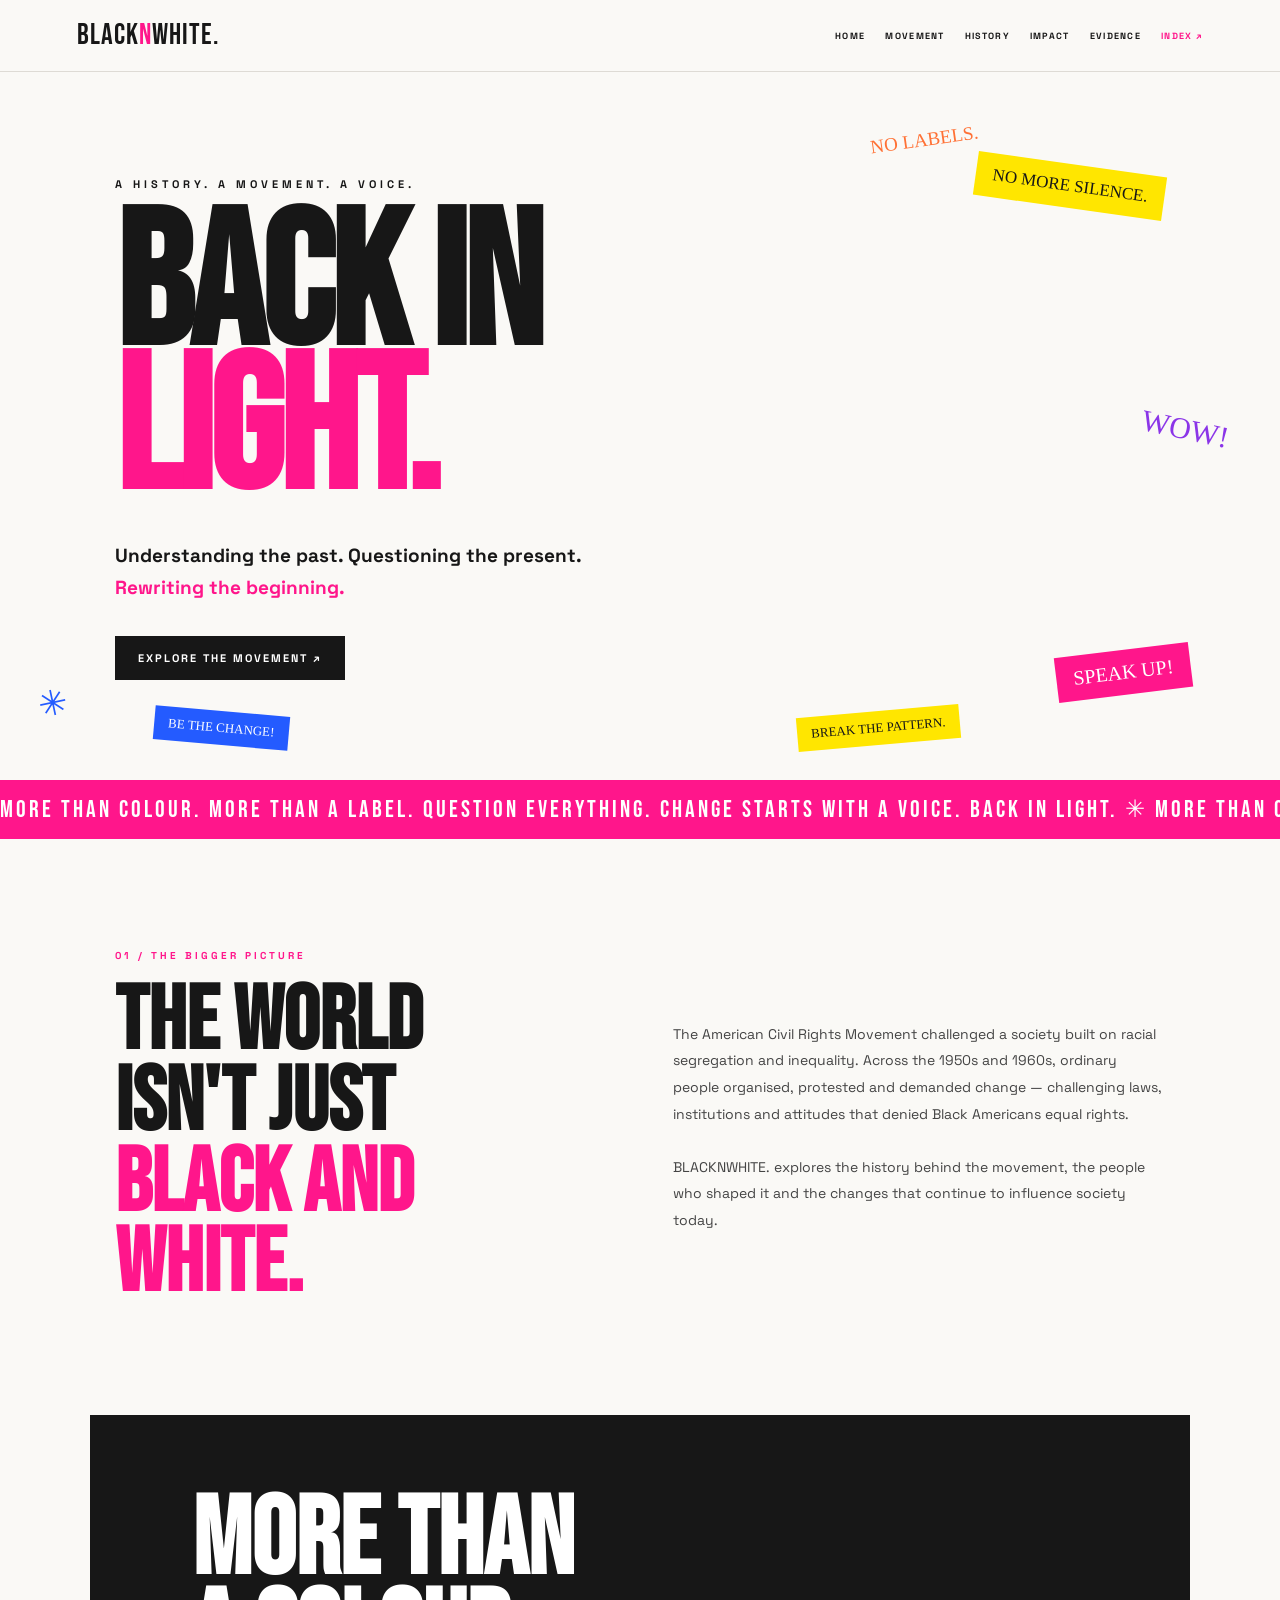
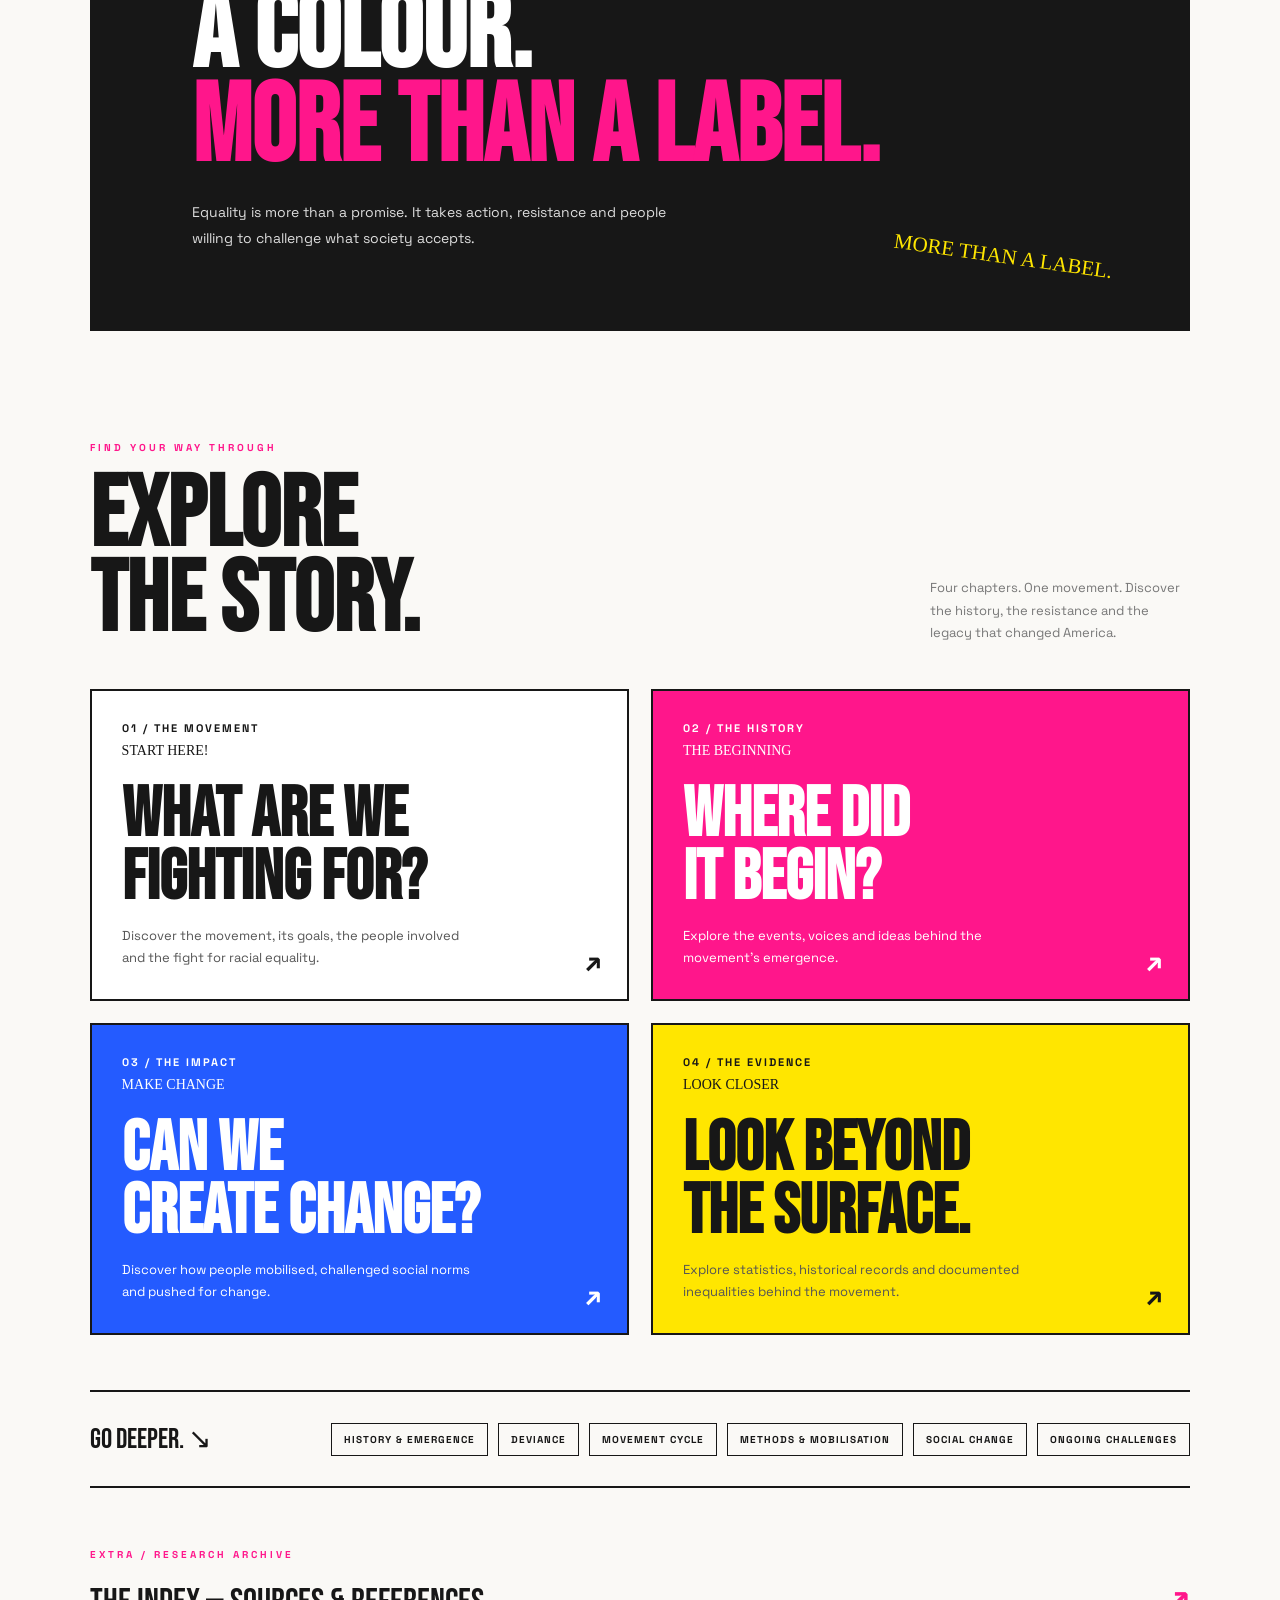
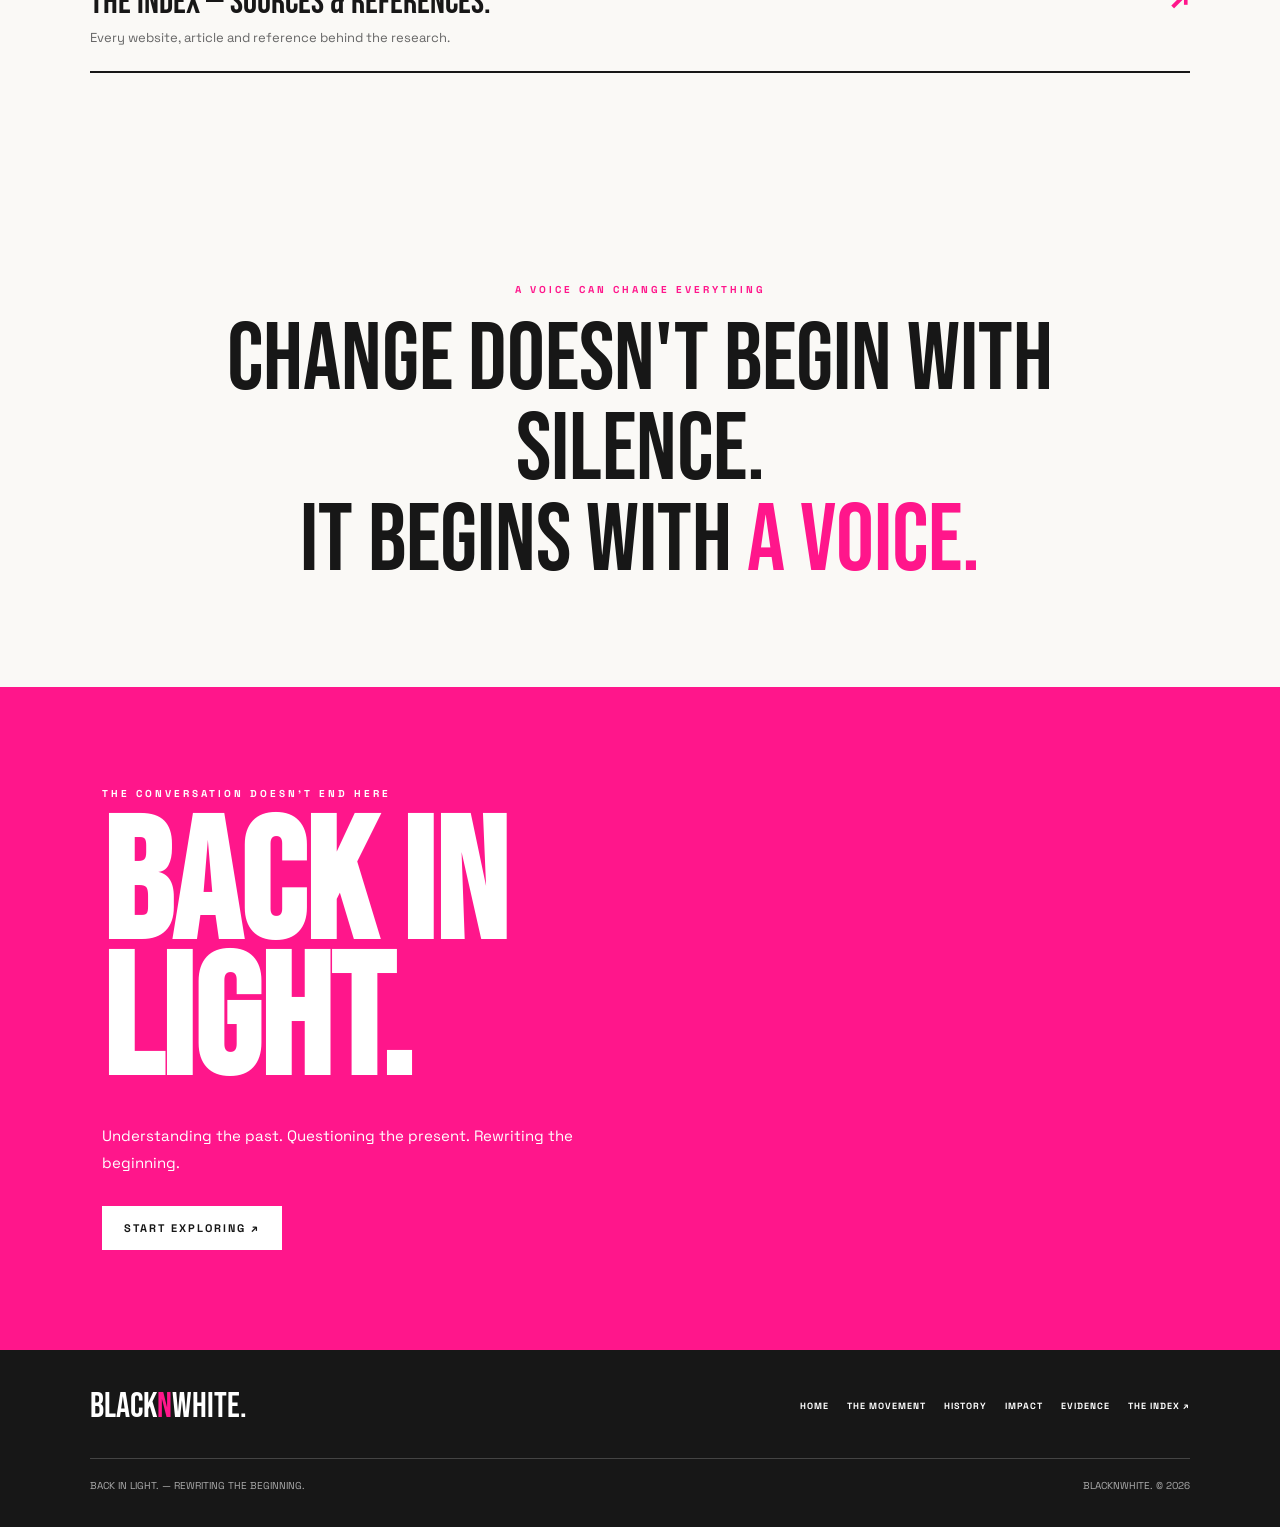
==== index.html @ 0b934551 "Update index.html" ====
<!DOCTYPE html>
<html lang="en">
<head>
  <meta charset="UTF-8">
  <meta name="viewport" content="width=device-width, initial-scale=1.0">

  <title>BLACKNWHITE. — Back in Light</title>

  <link rel="preconnect" href="https://fonts.googleapis.com">
  <link rel="preconnect" href="https://fonts.gstatic.com" crossorigin>

  <link href="https://fonts.googleapis.com/css2?family=Bebas+Neue&family=Permanent+Marker&family=Space+Grotesk:wght@400;500;600;700;800&display=swap" rel="stylesheet">

  <style>
    :root {
      --pink: #ff168b;
      --blue: #245bff;
      --purple: #8b35e8;
      --yellow: #ffe600;
      --orange: #ff7135;
      --black: #171717;
      --paper: #faf9f6;
      --grey: #777;
    }

    * {
      margin: 0;
      padding: 0;
      box-sizing: border-box;
    }

    html {
      scroll-behavior: smooth;
    }

    body {
      background: var(--paper);
      color: var(--black);
      font-family: 'Space Grotesk', sans-serif;
      overflow-x: hidden;
    }

    a {
      color: inherit;
      text-decoration: none;
    }

    /* SMALL CORNER NAVIGATION */

    header {
      padding: 18px 6%;
      display: flex;
      justify-content: space-between;
      align-items: center;
      border-bottom: 1px solid #dedbd5;
      position: sticky;
      top: 0;
      background: rgba(250,249,246,.96);
      backdrop-filter: blur(10px);
      z-index: 100;
    }

    .logo {
      font-family: 'Bebas Neue', sans-serif;
      font-size: 29px;
      letter-spacing: 1px;
      white-space: nowrap;
    }

    .logo span {
      color: var(--pink);
    }

    nav {
      display: flex;
      gap: 20px;
      align-items: center;
      font-size: 9px;
      font-weight: 800;
      letter-spacing: 1.3px;
    }

    nav a {
      transition: color .2s;
    }

    nav a:hover {
      color: var(--pink);
    }

    .nav-index {
      color: var(--pink);
    }

    /* HERO */

    .hero {
      min-height: 650px;
      padding: 105px 9% 100px;
      position: relative;
      display: flex;
      flex-direction: column;
      justify-content: center;
      overflow: hidden;
    }

    .hero-content {
      position: relative;
      z-index: 3;
      max-width: 850px;
    }

    .eyebrow {
      font-size: 11px;
      font-weight: 800;
      letter-spacing: 4px;
      margin-bottom: 25px;
    }

    .hero h1 {
      font-family: 'Bebas Neue', sans-serif;
      font-size: clamp(100px, 16vw, 190px);
      line-height: .76;
      letter-spacing: -4px;
    }

    .hero h1 .pink {
      color: var(--pink);
    }

    .hero-subtitle {
      font-size: clamp(14px, 2vw, 19px);
      font-weight: 700;
      margin-top: 35px;
      max-width: 480px;
      line-height: 1.7;
    }

    .hero-subtitle span {
      color: var(--pink);
    }

    .hero-button {
      display: inline-block;
      margin-top: 32px;
      background: var(--black);
      color: white;
      padding: 15px 23px;
      font-size: 11px;
      font-weight: 800;
      letter-spacing: 2px;
      transition: .25s;
    }

    .hero-button:hover {
      background: var(--pink);
      transform: translateY(-3px);
    }

    /* DECORATIVE STICKERS */

    .sticker {
      position: absolute;
      font-family: 'Permanent Marker', cursive;
      z-index: 1;
      pointer-events: none;
    }

    .sticker-one {
      right: 9%;
      top: 13%;
      background: var(--yellow);
      padding: 12px 17px;
      transform: rotate(8deg);
      font-size: 17px;
    }

    .sticker-two {
      right: 7%;
      bottom: 12%;
      color: white;
      background: var(--pink);
      padding: 11px 17px;
      transform: rotate(-7deg);
      font-size: 20px;
    }

    .sticker-three {
      left: 3%;
      bottom: 8%;
      color: var(--blue);
      font-size: 35px;
      transform: rotate(-12deg);
    }

    .sticker-four {
      right: 4%;
      top: 48%;
      color: var(--purple);
      font-size: 30px;
      transform: rotate(12deg);
    }

    .sticker-five {
      left: 68%;
      top: 8%;
      color: var(--orange);
      font-size: 19px;
      transform: rotate(-8deg);
    }

    .sticker-six {
      left: 12%;
      bottom: 5%;
      background: var(--blue);
      color: white;
      padding: 9px 14px;
      transform: rotate(5deg);
      font-size: 13px;
    }

    .sticker-seven {
      right: 25%;
      bottom: 5%;
      background: var(--yellow);
      padding: 9px 14px;
      transform: rotate(-5deg);
      font-size: 13px;
    }

    /* TICKER */

    .ticker {
      background: var(--pink);
      color: white;
      overflow: hidden;
      padding: 15px 0;
      white-space: nowrap;
      font-family: 'Bebas Neue', sans-serif;
      font-size: 24px;
      letter-spacing: 3px;
    }

    .ticker-track {
      display: inline-block;
      animation: ticker 26s linear infinite;
    }

    @keyframes ticker {
      from { transform: translateX(0); }
      to { transform: translateX(-50%); }
    }

    /* INTRO */

    .intro {
      padding: 110px 9%;
      display: grid;
      grid-template-columns: 1fr 1fr;
      gap: 65px;
      align-items: center;
    }

    .section-label {
      font-size: 10px;
      font-weight: 800;
      letter-spacing: 3px;
      color: var(--pink);
      margin-bottom: 20px;
    }

    .intro h2 {
      font-family: 'Bebas Neue', sans-serif;
      font-size: clamp(55px, 7vw, 90px);
      line-height: .9;
    }

    .intro h2 span {
      color: var(--pink);
    }

    .intro p {
      font-size: 14px;
      line-height: 1.9;
      color: #444;
    }

    /* ART PANEL */

    .art-panel {
      background: var(--black);
      color: white;
      margin: 0 7%;
      padding: 80px 8%;
      position: relative;
      overflow: hidden;
    }

    .art-panel h2 {
      font-family: 'Bebas Neue', sans-serif;
      font-size: clamp(55px, 9vw, 110px);
      line-height: .85;
      position: relative;
      z-index: 2;
    }

    .art-panel h2 span {
      color: var(--pink);
    }

    .art-panel p {
      margin-top: 25px;
      max-width: 480px;
      line-height: 1.8;
      color: #ddd;
      font-size: 14px;
    }

    .art-sticker {
      position: absolute;
      right: 7%;
      bottom: 12%;
      font-family: 'Permanent Marker', cursive;
      font-size: 21px;
      color: var(--yellow);
      transform: rotate(8deg);
    }

    /* EXPLORE */

    .explore {
      padding: 110px 7%;
    }

    .explore-heading {
      display: flex;
      justify-content: space-between;
      align-items: end;
      margin-bottom: 45px;
      gap: 20px;
    }

    .explore-heading h2 {
      font-family: 'Bebas Neue', sans-serif;
      font-size: clamp(60px, 8vw, 100px);
      line-height: .85;
    }

    .explore-heading p {
      max-width: 260px;
      font-size: 13px;
      line-height: 1.7;
      color: var(--grey);
    }

    .explore-grid {
      display: grid;
      grid-template-columns: repeat(2, 1fr);
      gap: 22px;
    }

    .explore-card {
      min-height: 300px;
      padding: 30px;
      border: 2px solid var(--black);
      position: relative;
      display: flex;
      flex-direction: column;
      justify-content: space-between;
      transition: .25s;
      background: white;
      overflow: hidden;
    }

    .explore-card:hover {
      transform: translateY(-6px) rotate(-.5deg);
      box-shadow: 7px 7px 0 var(--pink);
    }

    .card-number {
      font-size: 11px;
      font-weight: 800;
      letter-spacing: 2px;
    }

    .card-tag {
      font-family: 'Permanent Marker', cursive;
      font-size: 14px;
      margin-top: 8px;
    }

    .explore-card h3 {
      font-family: 'Bebas Neue', sans-serif;
      font-size: clamp(45px, 6vw, 70px);
      line-height: .9;
      margin: 25px 0 15px;
    }

    .explore-card p {
      font-size: 13px;
      line-height: 1.7;
      max-width: 380px;
      color: #555;
      padding-right: 20px;
    }

    .card-arrow {
      position: absolute;
      right: 25px;
      bottom: 20px;
      font-size: 27px;
      font-weight: 800;
    }

    .pink-card {
      background: var(--pink);
      color: white;
    }

    .pink-card p {
      color: white;
    }

    .blue-card {
      background: var(--blue);
      color: white;
    }

    .blue-card p {
      color: white;
    }

    .yellow-card {
      background: var(--yellow);
    }

    /* SUBLINKS */

    .sub-links {
      margin-top: 55px;
      padding: 30px 0;
      border-top: 2px solid var(--black);
      border-bottom: 2px solid var(--black);
      display: flex;
      justify-content: space-between;
      align-items: center;
      flex-wrap: wrap;
      gap: 20px;
    }

    .sub-links-title {
      font-family: 'Bebas Neue', sans-serif;
      font-size: 28px;
    }

    .sub-links-list {
      display: flex;
      flex-wrap: wrap;
      gap: 10px;
    }

    .sub-links-list a {
      font-size: 10px;
      font-weight: 800;
      letter-spacing: 1px;
      padding: 9px 12px;
      border: 1px solid var(--black);
      transition: .2s;
    }

    .sub-links-list a:hover {
      background: var(--pink);
      border-color: var(--pink);
      color: white;
    }

    /* RESEARCH INDEX */

    .index-link {
      display: flex;
      justify-content: space-between;
      align-items: center;
      gap: 20px;
      margin-top: 35px;
      padding: 25px 0;
      border-bottom: 2px solid var(--black);
      transition: .2s;
    }

    .index-link:hover .index-arrow {
      transform: translateX(8px);
      color: var(--blue);
    }

    .index-heading {
      font-family: 'Bebas Neue', sans-serif;
      font-size: 35px;
    }

    .index-description {
      font-size: 13px;
      color: #666;
      margin-top: 5px;
    }

    .index-arrow {
      font-size: 32px;
      font-weight: 800;
      color: var(--pink);
      transition: .2s;
    }

    /* QUOTE */

    .quote {
      padding: 100px 9%;
      text-align: center;
    }

    .quote p {
      font-family: 'Bebas Neue', sans-serif;
      font-size: clamp(45px, 8vw, 95px);
      line-height: .95;
    }

    .quote span {
      color: var(--pink);
    }

    /* FINAL */

    .final-section {
      background: var(--pink);
      color: white;
      padding: 100px 8%;
      position: relative;
      overflow: hidden;
    }

    .final-section h2 {
      font-family: 'Bebas Neue', sans-serif;
      font-size: clamp(80px, 14vw, 170px);
      line-height: .8;
    }

    .final-section p {
      margin-top: 30px;
      font-size: 15px;
      line-height: 1.8;
      max-width: 500px;
    }

    .final-link {
      display: inline-block;
      margin-top: 30px;
      background: white;
      color: var(--black);
      padding: 15px 22px;
      font-size: 11px;
      font-weight: 800;
      letter-spacing: 2px;
      transition: .2s;
    }

    .final-link:hover {
      background: var(--black);
      color: white;
    }

    /* FOOTER */

    footer {
      background: var(--black);
      color: white;
      padding: 35px 7%;
    }

    .footer-top {
      display: flex;
      justify-content: space-between;
      align-items: center;
      flex-wrap: wrap;
      gap: 25px;
    }

    .footer-logo {
      font-family: 'Bebas Neue', sans-serif;
      font-size: 35px;
    }

    .footer-logo span {
      color: var(--pink);
    }

    .footer-nav {
      display: flex;
      flex-wrap: wrap;
      gap: 18px;
      font-size: 9px;
      font-weight: 800;
      letter-spacing: 1px;
    }

    .footer-nav a:hover {
      color: var(--pink);
    }

    .footer-bottom {
      border-top: 1px solid #444;
      margin-top: 30px;
      padding-top: 20px;
      display: flex;
      justify-content: space-between;
      gap: 15px;
      flex-wrap: wrap;
      font-size: 10px;
      color: #aaa;
    }

    /* MOBILE */

    @media (max-width: 750px) {
      header {
        padding: 15px 5%;
      }

      .logo {
        font-size: 25px;
      }

      nav {
        gap: 10px;
        font-size: 8px;
      }

      .hero {
        min-height: 580px;
        padding: 90px 7%;
      }

      .hero h1 {
        letter-spacing: -2px;
      }

      .sticker-one {
        right: 5%;
        top: 5%;
        font-size: 12px;
      }

      .sticker-two {
        right: 5%;
        bottom: 5%;
        font-size: 15px;
      }

      .sticker-three {
        font-size: 23px;
        bottom: 3%;
      }

      .sticker-four,
      .sticker-five,
      .sticker-seven {
        display: none;
      }

      .sticker-six {
        left: auto;
        right: 7%;
        bottom: 18%;
        font-size: 11px;
      }

      .intro {
        grid-template-columns: 1fr;
        gap: 30px;
        padding: 75px 8%;
      }

      .art-panel {
        margin: 0 4%;
        padding: 60px 8%;
      }

      .art-sticker {
        display: none;
      }

      .explore {
        padding: 75px 5%;
      }

      .explore-heading {
        flex-direction: column;
        align-items: flex-start;
      }

      .explore-grid {
        grid-template-columns: 1fr;
      }

      .explore-card {
        min-height: 270px;
      }

      .sub-links {
        align-items: flex-start;
        flex-direction: column;
      }

      .quote {
        padding: 75px 7%;
      }

      .footer-top {
        flex-direction: column;
        align-items: flex-start;
      }

      .footer-nav {
        gap: 12px;
      }
    }

    @media (max-width: 480px) {
      header {
        flex-direction: column;
        gap: 10px;
      }

      nav {
        justify-content: center;
        flex-wrap: wrap;
      }

      .hero {
        min-height: 520px;
      }

      .hero h1 {
        font-size: clamp(85px, 19vw, 115px);
      }

      .sticker-one {
        top: 4%;
      }

      .sticker-six {
        display: none;
      }
    }
  </style>
</head>

<body>

  <!-- HEADER -->

  <header>
    <a href="index.html" class="logo">BLACK<span>N</span>WHITE.</a>

    <nav>
      <a href="index.html">HOME</a>
      <a href="movement.html">MOVEMENT</a>
      <a href="history.html">HISTORY</a>
      <a href="impact.html">IMPACT</a>
      <a href="sources.html">EVIDENCE</a>
      <a href="index-of-sources.html" class="nav-index">INDEX ↗</a>
    </nav>
  </header>


  <!-- HERO -->

  <section class="hero">

    <div class="hero-content">
      <div class="eyebrow">A HISTORY. A MOVEMENT. A VOICE.</div>

      <h1>
        BACK IN<br>
        <span class="pink">LIGHT.</span>
      </h1>

      <p class="hero-subtitle">
        Understanding the past. Questioning the present.
        <span>Rewriting the beginning.</span>
      </p>

      <a href="movement.html" class="hero-button">
        EXPLORE THE MOVEMENT ↗
      </a>
    </div>

    <div class="sticker sticker-one">NO MORE SILENCE.</div>
    <div class="sticker sticker-two">SPEAK UP!</div>
    <div class="sticker sticker-three">✳</div>
    <div class="sticker sticker-four">WOW!</div>
    <div class="sticker sticker-five">NO LABELS.</div>
    <div class="sticker sticker-six">BE THE CHANGE!</div>
    <div class="sticker sticker-seven">BREAK THE PATTERN.</div>

  </section>


  <!-- TICKER -->

  <div class="ticker">
    <div class="ticker-track">
      MORE THAN COLOUR. MORE THAN A LABEL. QUESTION EVERYTHING.
      CHANGE STARTS WITH A VOICE. BACK IN LIGHT. ✳
      MORE THAN COLOUR. MORE THAN A LABEL. QUESTION EVERYTHING.
      CHANGE STARTS WITH A VOICE. BACK IN LIGHT. ✳
    </div>
  </div>


  <!-- INTRO -->

  <section class="intro">

    <div>
      <div class="section-label">01 / THE BIGGER PICTURE</div>

      <h2>
        THE WORLD<br>
        ISN'T JUST<br>
        <span>BLACK AND WHITE.</span>
      </h2>
    </div>

    <div>
      <p>
        The American Civil Rights Movement challenged a society built
        on racial segregation and inequality. Across the 1950s and
        1960s, ordinary people organised, protested and demanded
        change — challenging laws, institutions and attitudes that
        denied Black Americans equal rights.
        <br><br>
        BLACKNWHITE. explores the history behind the movement,
        the people who shaped it and the changes that continue
        to influence society today.
      </p>
    </div>

  </section>


  <!-- ART PANEL -->

  <section class="art-panel">

    <div class="art-sticker">MORE THAN A LABEL.</div>

    <h2>
      MORE THAN<br>
      A COLOUR.<br>
      <span>MORE THAN A LABEL.</span>
    </h2>

    <p>
      Equality is more than a promise. It takes action, resistance
      and people willing to challenge what society accepts.
    </p>

  </section>


  <!-- EXPLORE -->

  <section class="explore" id="explore">

    <div class="explore-heading">

      <div>
        <div class="section-label">FIND YOUR WAY THROUGH</div>
        <h2>EXPLORE<br>THE STORY.</h2>
      </div>

      <p>
        Four chapters. One movement.
        Discover the history, the resistance and the legacy
        that changed America.
      </p>

    </div>


    <div class="explore-grid">

      <a href="movement.html" class="explore-card">

        <div>
          <div class="card-number">01 / THE MOVEMENT</div>
          <div class="card-tag">START HERE!</div>
        </div>

        <div>
          <h3>WHAT ARE WE<br>FIGHTING FOR?</h3>
          <p>
            Discover the movement, its goals, the people involved
            and the fight for racial equality.
          </p>
        </div>

        <div class="card-arrow">↗</div>

      </a>


      <a href="history.html" class="explore-card pink-card">

        <div>
          <div class="card-number">02 / THE HISTORY</div>
          <div class="card-tag">THE BEGINNING</div>
        </div>

        <div>
          <h3>WHERE DID<br>IT BEGIN?</h3>
          <p>
            Explore the events, voices and ideas behind the
            movement's emergence.
          </p>
        </div>

        <div class="card-arrow">↗</div>

      </a>


      <a href="impact.html" class="explore-card blue-card">

        <div>
          <div class="card-number">03 / THE IMPACT</div>
          <div class="card-tag">MAKE CHANGE</div>
        </div>

        <div>
          <h3>CAN WE<br>CREATE CHANGE?</h3>
          <p>
            Discover how people mobilised, challenged social norms
            and pushed for change.
          </p>
        </div>

        <div class="card-arrow">↗</div>

      </a>


      <a href="sources.html" class="explore-card yellow-card">

        <div>
          <div class="card-number">04 / THE EVIDENCE</div>
          <div class="card-tag">LOOK CLOSER</div>
        </div>

        <div>
          <h3>LOOK BEYOND<br>THE SURFACE.</h3>
          <p>
            Explore statistics, historical records and documented
            inequalities behind the movement.
          </p>
        </div>

        <div class="card-arrow">↗</div>

      </a>

    </div>


    <!-- EXTRA TOPIC LINKS -->

    <div class="sub-links">

      <div class="sub-links-title">GO DEEPER. ↘</div>

      <div class="sub-links-list">
        <a href="history.html#emergence">HISTORY & EMERGENCE</a>
        <a href="history.html#deviance">DEVIANCE</a>
        <a href="history.html#movement-cycle">MOVEMENT CYCLE</a>
        <a href="impact.html#methods">METHODS & MOBILISATION</a>
        <a href="impact.html#social-change">SOCIAL CHANGE</a>
        <a href="impact.html#limitations">ONGOING CHALLENGES</a>
      </div>

    </div>


    <!-- INDEX -->

    <a href="index-of-sources.html" class="index-link">

      <div>
        <div class="section-label">EXTRA / RESEARCH ARCHIVE</div>

        <div class="index-heading">
          THE INDEX — SOURCES & REFERENCES.
        </div>

        <p class="index-description">
          Every website, article and reference behind the research.
        </p>
      </div>

      <div class="index-arrow">↗</div>

    </a>

  </section>


  <!-- QUOTE -->

  <section class="quote">

    <div class="section-label">A VOICE CAN CHANGE EVERYTHING</div>

    <p>
      CHANGE DOESN'T BEGIN WITH SILENCE.<br>
      IT BEGINS WITH <span>A VOICE.</span>
    </p>

  </section>


  <!-- FINAL SECTION -->

  <section class="final-section">

    <div class="section-label" style="color:white;">
      THE CONVERSATION DOESN'T END HERE
    </div>

    <h2>BACK IN<br>LIGHT.</h2>

    <p>
      Understanding the past. Questioning the present.
      Rewriting the beginning.
    </p>

    <a href="movement.html" class="final-link">
      START EXPLORING ↗
    </a>

  </section>


  <!-- FOOTER -->

  <footer>

    <div class="footer-top">

      <div class="footer-logo">
        BLACK<span>N</span>WHITE.
      </div>

      <div class="footer-nav">
        <a href="index.html">HOME</a>
        <a href="movement.html">THE MOVEMENT</a>
        <a href="history.html">HISTORY</a>
        <a href="impact.html">IMPACT</a>
        <a href="sources.html">EVIDENCE</a>
        <a href="index-of-sources.html">THE INDEX ↗</a>
      </div>

    </div>

    <div class="footer-bottom">
      <span>BACK IN LIGHT. — REWRITING THE BEGINNING.</span>
      <span>BLACKNWHITE. © 2026</span>
    </div>

  </footer>

</body>
</html>
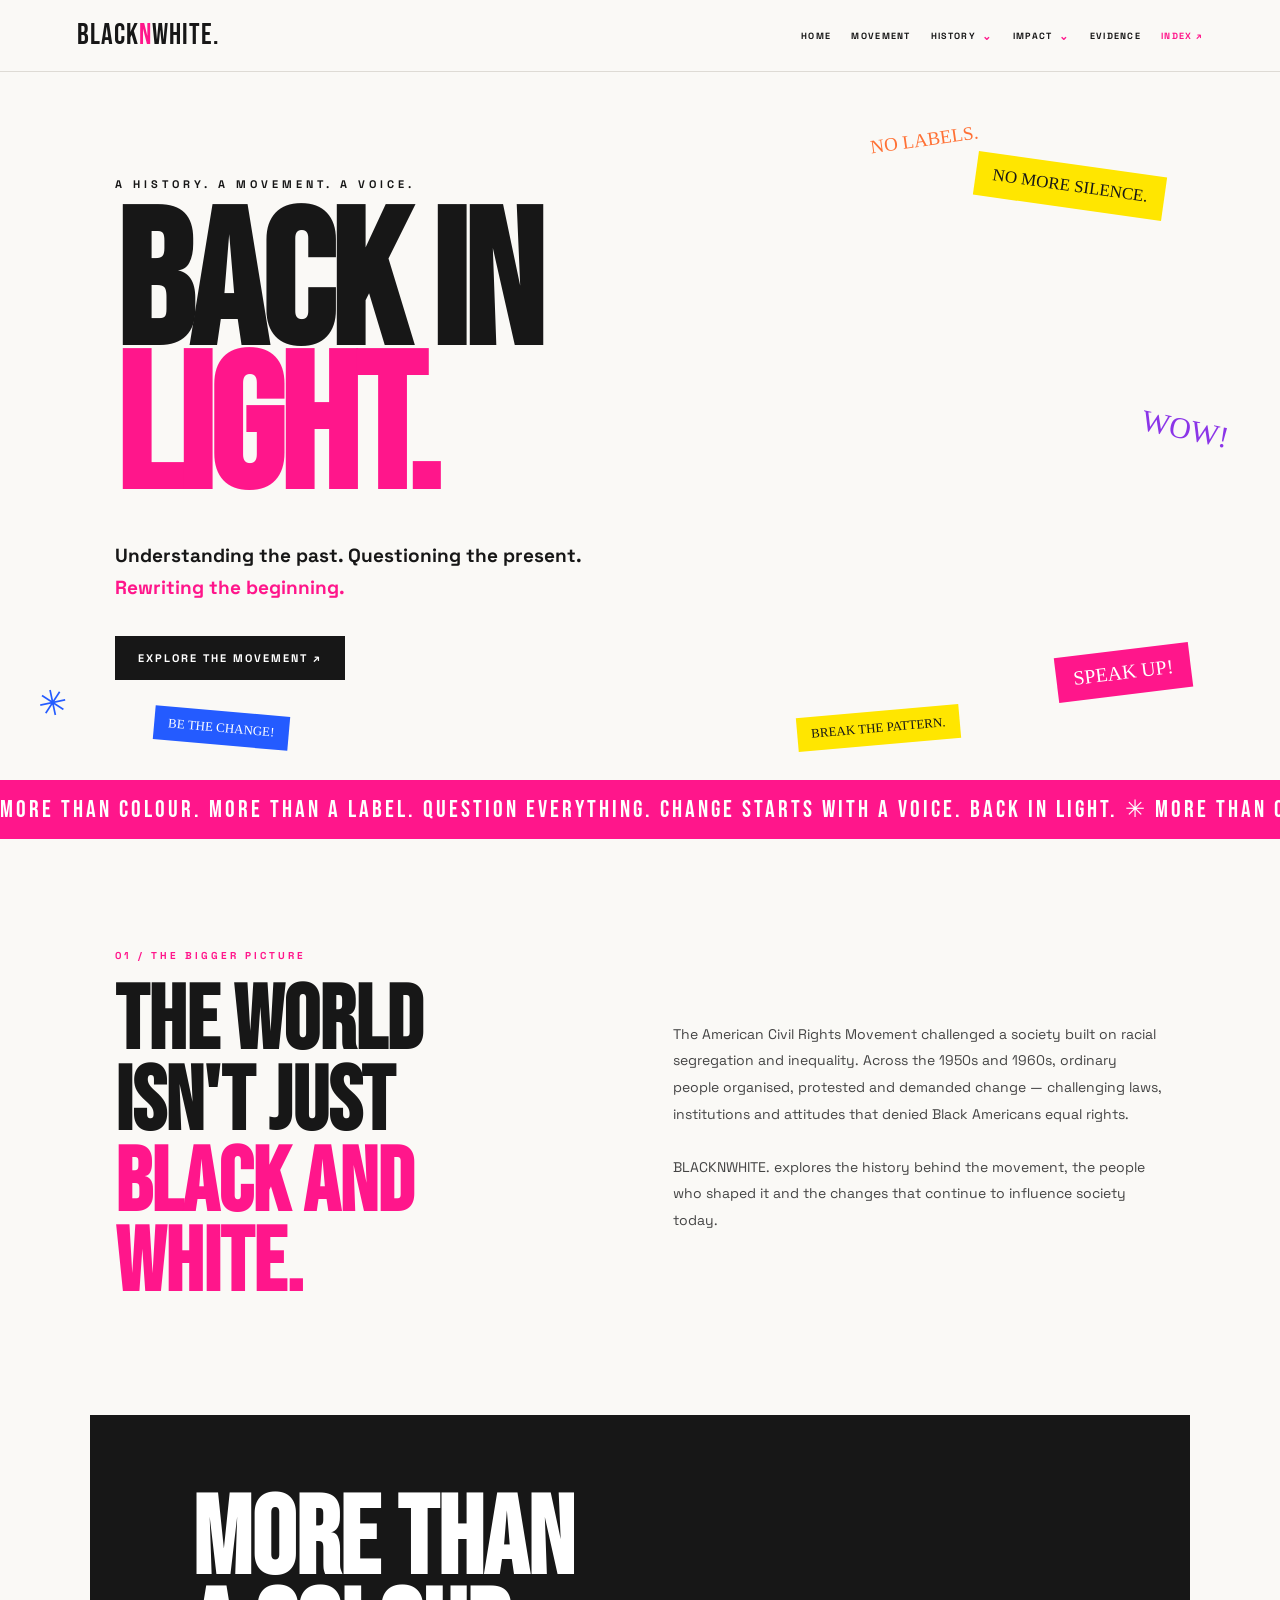
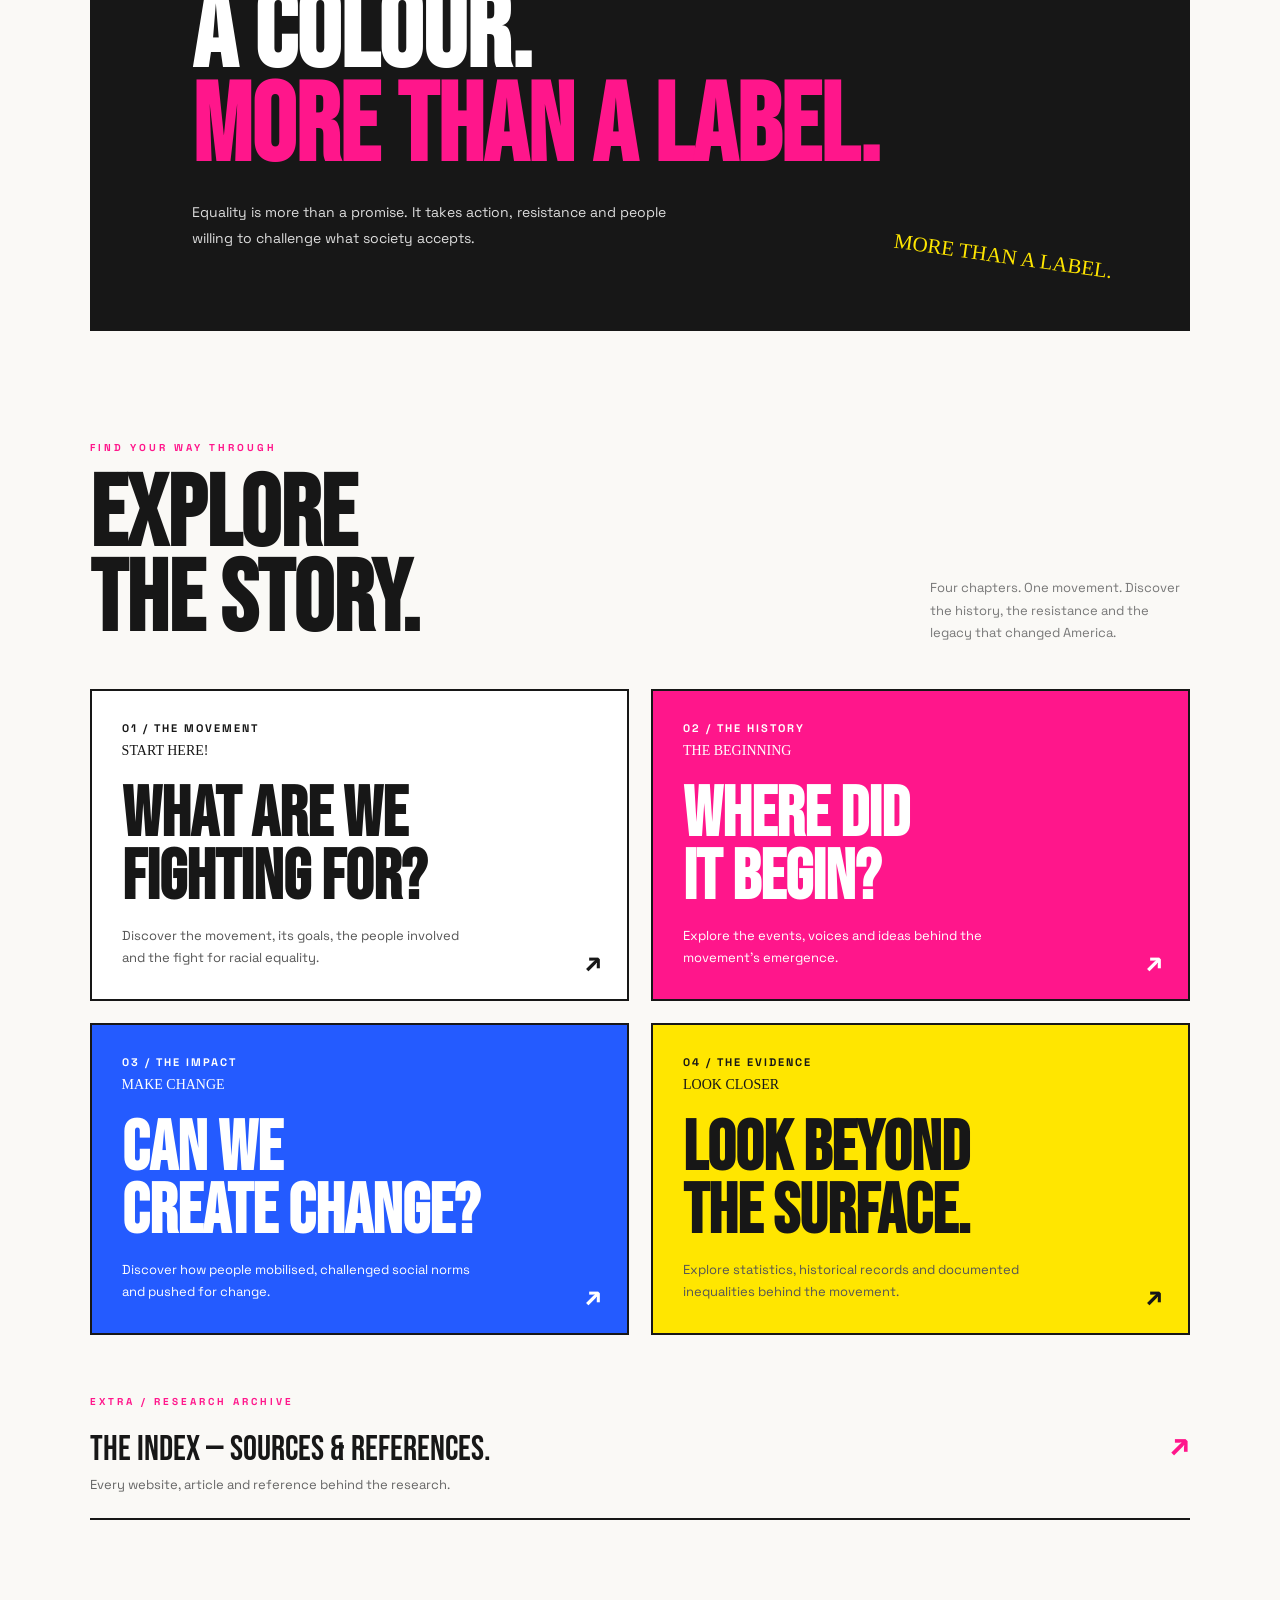
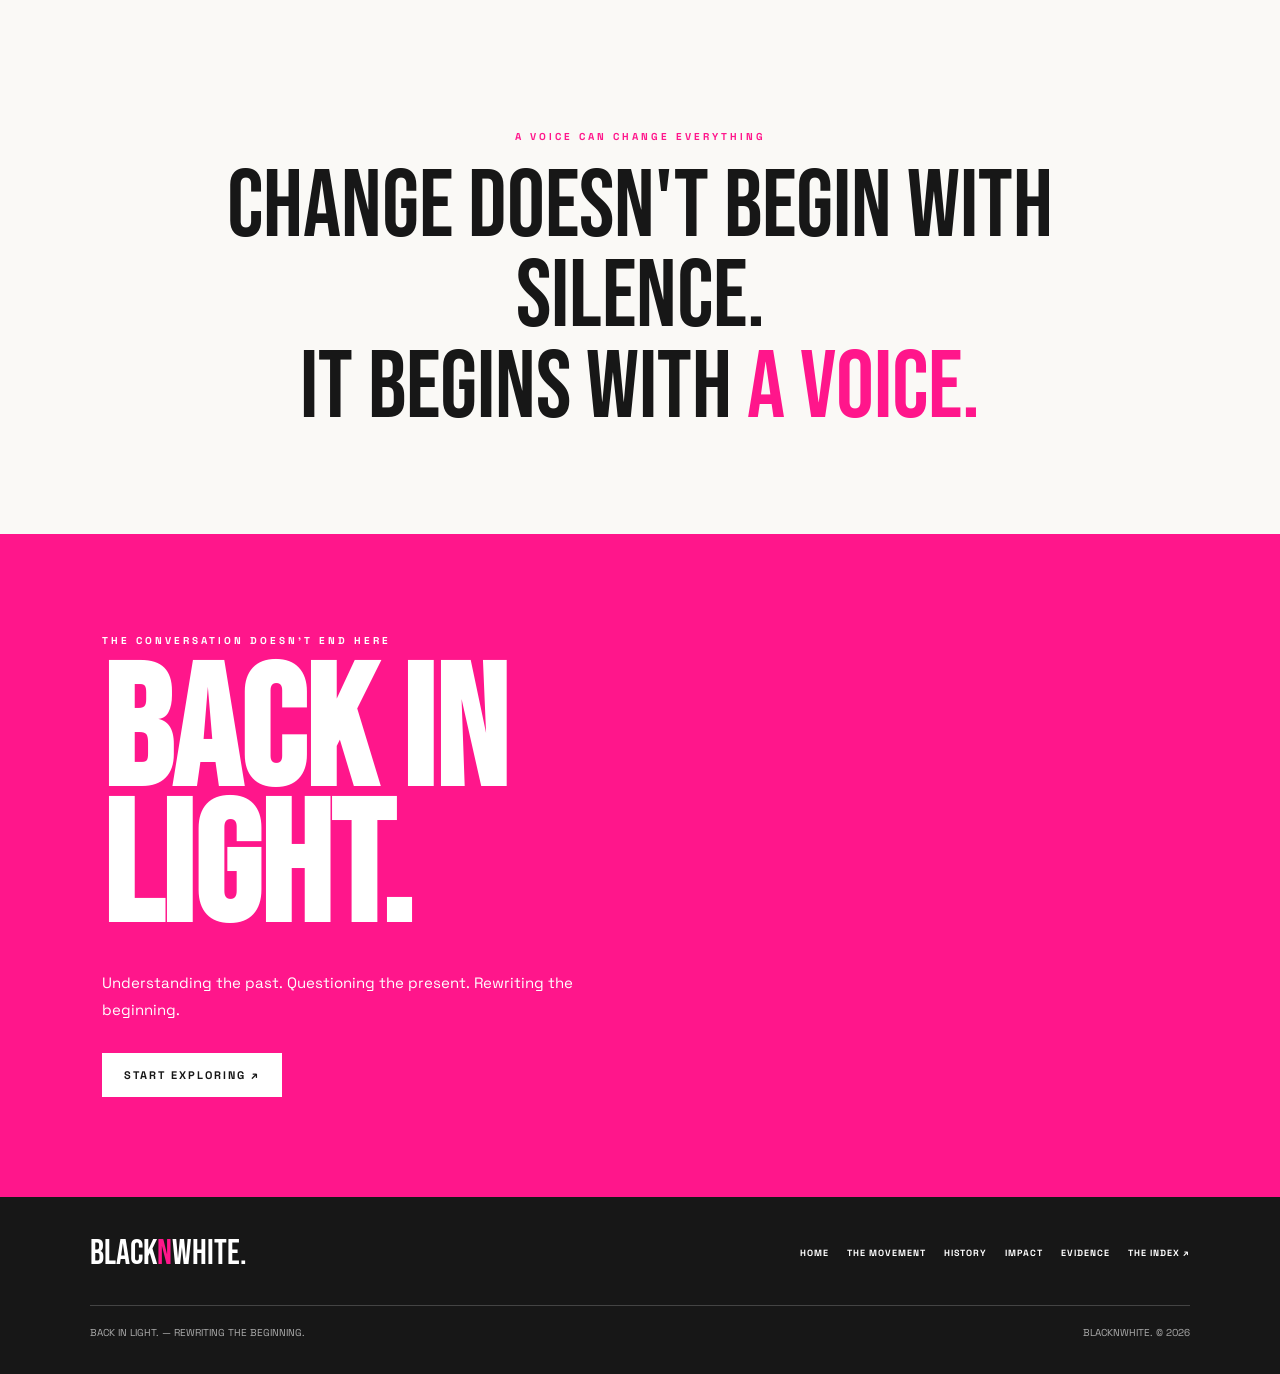
==== commit 5e2e6dab: "Update index.html" ====
--- a/index.html
+++ b/index.html
@@ -93,6 +93,63 @@
       color: var(--pink);
     }
 
+    /* DROPDOWN MENUS */
+
+    .nav-dropdown {
+      position: relative;
+      display: flex;
+      align-items: center;
+    }
+
+    .nav-dropdown-trigger {
+      display: flex;
+      align-items: center;
+      gap: 4px;
+    }
+
+    .dropdown-arrow {
+      border: 0;
+      background: transparent;
+      color: var(--pink);
+      font: inherit;
+      font-size: 11px;
+      cursor: pointer;
+      padding: 2px;
+    }
+
+    .dropdown-menu {
+      position: absolute;
+      top: 100%;
+      left: -12px;
+      min-width: 205px;
+      padding: 16px 0 8px;
+      background: var(--paper);
+      border: 1px solid #dedbd5;
+      box-shadow: 5px 5px 0 var(--pink);
+      display: none;
+      flex-direction: column;
+      z-index: 200;
+    }
+
+    .nav-dropdown.is-open .dropdown-menu {
+      display: flex;
+    }
+
+    .dropdown-menu a {
+      display: block;
+      padding: 12px 14px;
+      font-size: 9px;
+      font-weight: 800;
+      letter-spacing: 1px;
+      white-space: nowrap;
+      transition: background .2s, color .2s;
+    }
+
+    .dropdown-menu a:hover {
+      background: var(--pink);
+      color: white;
+    }
+
     /* HERO */
 
     .hero {
@@ -435,46 +492,6 @@
       background: var(--yellow);
     }
 
-    /* SUBLINKS */
-
-    .sub-links {
-      margin-top: 55px;
-      padding: 30px 0;
-      border-top: 2px solid var(--black);
-      border-bottom: 2px solid var(--black);
-      display: flex;
-      justify-content: space-between;
-      align-items: center;
-      flex-wrap: wrap;
-      gap: 20px;
-    }
-
-    .sub-links-title {
-      font-family: 'Bebas Neue', sans-serif;
-      font-size: 28px;
-    }
-
-    .sub-links-list {
-      display: flex;
-      flex-wrap: wrap;
-      gap: 10px;
-    }
-
-    .sub-links-list a {
-      font-size: 10px;
-      font-weight: 800;
-      letter-spacing: 1px;
-      padding: 9px 12px;
-      border: 1px solid var(--black);
-      transition: .2s;
-    }
-
-    .sub-links-list a:hover {
-      background: var(--pink);
-      border-color: var(--pink);
-      color: white;
-    }
-
     /* RESEARCH INDEX */
 
     .index-link {
@@ -705,11 +722,6 @@
         min-height: 270px;
       }
 
-      .sub-links {
-        align-items: flex-start;
-        flex-direction: column;
-      }
-
       .quote {
         padding: 75px 7%;
       }
@@ -721,6 +733,11 @@
 
       .footer-nav {
         gap: 12px;
+      }
+
+      .dropdown-menu {
+        left: -8px;
+        min-width: 190px;
       }
     }
 
@@ -764,18 +781,41 @@
     <nav>
       <a href="index.html">HOME</a>
       <a href="movement.html">MOVEMENT</a>
-      <a href="history.html">HISTORY</a>
-      <a href="impact.html">IMPACT</a>
+
+      <div class="nav-dropdown">
+        <div class="nav-dropdown-trigger">
+          <a href="history.html">HISTORY</a>
+          <button class="dropdown-arrow" type="button" aria-label="Open History menu" aria-expanded="false">⌄</button>
+        </div>
+
+        <div class="dropdown-menu">
+          <a href="history.html#emergence">HISTORY & EMERGENCE</a>
+          <a href="history.html#deviance">DEVIANCE</a>
+          <a href="history.html#movement-cycle">MOVEMENT CYCLE</a>
+        </div>
+      </div>
+
+      <div class="nav-dropdown">
+        <div class="nav-dropdown-trigger">
+          <a href="impact.html">IMPACT</a>
+          <button class="dropdown-arrow" type="button" aria-label="Open Impact menu" aria-expanded="false">⌄</button>
+        </div>
+
+        <div class="dropdown-menu">
+          <a href="impact.html#methods">METHODS & MOBILISATION</a>
+          <a href="impact.html#social-change">SOCIAL CHANGE</a>
+          <a href="impact.html#limitations">ONGOING CHALLENGES</a>
+        </div>
+      </div>
+
       <a href="sources.html">EVIDENCE</a>
       <a href="index-of-sources.html" class="nav-index">INDEX ↗</a>
     </nav>
   </header>
 
-
   <!-- HERO -->
 
   <section class="hero">
-
     <div class="hero-content">
       <div class="eyebrow">A HISTORY. A MOVEMENT. A VOICE.</div>
 
@@ -801,9 +841,7 @@
     <div class="sticker sticker-five">NO LABELS.</div>
     <div class="sticker sticker-six">BE THE CHANGE!</div>
     <div class="sticker sticker-seven">BREAK THE PATTERN.</div>
-
   </section>
-
 
   <!-- TICKER -->
 
@@ -816,11 +854,9 @@
     </div>
   </div>
 
-
   <!-- INTRO -->
 
   <section class="intro">
-
     <div>
       <div class="section-label">01 / THE BIGGER PICTURE</div>
 
@@ -844,14 +880,11 @@
         to influence society today.
       </p>
     </div>
-
   </section>
 
-
   <!-- ART PANEL -->
 
   <section class="art-panel">
-
     <div class="art-sticker">MORE THAN A LABEL.</div>
 
     <h2>
@@ -864,16 +897,13 @@
       Equality is more than a promise. It takes action, resistance
       and people willing to challenge what society accepts.
     </p>
-
   </section>
 
-
   <!-- EXPLORE -->
 
   <section class="explore" id="explore">
 
     <div class="explore-heading">
-
       <div>
         <div class="section-label">FIND YOUR WAY THROUGH</div>
         <h2>EXPLORE<br>THE STORY.</h2>
@@ -884,14 +914,11 @@
         Discover the history, the resistance and the legacy
         that changed America.
       </p>
-
     </div>
 
-
     <div class="explore-grid">
 
       <a href="movement.html" class="explore-card">
-
         <div>
           <div class="card-number">01 / THE MOVEMENT</div>
           <div class="card-tag">START HERE!</div>
@@ -906,12 +933,9 @@
         </div>
 
         <div class="card-arrow">↗</div>
-
       </a>
 
-
       <a href="history.html" class="explore-card pink-card">
-
         <div>
           <div class="card-number">02 / THE HISTORY</div>
           <div class="card-tag">THE BEGINNING</div>
@@ -926,12 +950,9 @@
         </div>
 
         <div class="card-arrow">↗</div>
-
       </a>
 
-
       <a href="impact.html" class="explore-card blue-card">
-
         <div>
           <div class="card-number">03 / THE IMPACT</div>
           <div class="card-tag">MAKE CHANGE</div>
@@ -946,12 +967,9 @@
         </div>
 
         <div class="card-arrow">↗</div>
-
       </a>
 
-
       <a href="sources.html" class="explore-card yellow-card">
-
         <div>
           <div class="card-number">04 / THE EVIDENCE</div>
           <div class="card-tag">LOOK CLOSER</div>
@@ -966,34 +984,13 @@
         </div>
 
         <div class="card-arrow">↗</div>
-
       </a>
 
     </div>
 
-
-    <!-- EXTRA TOPIC LINKS -->
-
-    <div class="sub-links">
-
-      <div class="sub-links-title">GO DEEPER. ↘</div>
-
-      <div class="sub-links-list">
-        <a href="history.html#emergence">HISTORY & EMERGENCE</a>
-        <a href="history.html#deviance">DEVIANCE</a>
-        <a href="history.html#movement-cycle">MOVEMENT CYCLE</a>
-        <a href="impact.html#methods">METHODS & MOBILISATION</a>
-        <a href="impact.html#social-change">SOCIAL CHANGE</a>
-        <a href="impact.html#limitations">ONGOING CHALLENGES</a>
-      </div>
-
-    </div>
-
-
     <!-- INDEX -->
 
     <a href="index-of-sources.html" class="index-link">
-
       <div>
         <div class="section-label">EXTRA / RESEARCH ARCHIVE</div>
 
@@ -1007,30 +1004,24 @@
       </div>
 
       <div class="index-arrow">↗</div>
-
     </a>
 
   </section>
 
-
   <!-- QUOTE -->
 
   <section class="quote">
-
     <div class="section-label">A VOICE CAN CHANGE EVERYTHING</div>
 
     <p>
       CHANGE DOESN'T BEGIN WITH SILENCE.<br>
       IT BEGINS WITH <span>A VOICE.</span>
     </p>
-
   </section>
 
-
   <!-- FINAL SECTION -->
 
   <section class="final-section">
-
     <div class="section-label" style="color:white;">
       THE CONVERSATION DOESN'T END HERE
     </div>
@@ -1045,16 +1036,12 @@
     <a href="movement.html" class="final-link">
       START EXPLORING ↗
     </a>
-
   </section>
 
-
   <!-- FOOTER -->
 
   <footer>
-
     <div class="footer-top">
-
       <div class="footer-logo">
         BLACK<span>N</span>WHITE.
       </div>
@@ -1067,15 +1054,74 @@
         <a href="sources.html">EVIDENCE</a>
         <a href="index-of-sources.html">THE INDEX ↗</a>
       </div>
-
     </div>
 
     <div class="footer-bottom">
       <span>BACK IN LIGHT. — REWRITING THE BEGINNING.</span>
       <span>BLACKNWHITE. © 2026</span>
     </div>
-
   </footer>
+
+  <!-- DROPDOWN INTERACTION -->
+
+  <script>
+    const dropdowns = document.querySelectorAll('.nav-dropdown');
+    let scrollClosed = false;
+
+    function closeDropdowns() {
+      dropdowns.forEach(dropdown => {
+        dropdown.classList.remove('is-open');
+
+        const button = dropdown.querySelector('.dropdown-arrow');
+        button.setAttribute('aria-expanded', 'false');
+      });
+    }
+
+    dropdowns.forEach(dropdown => {
+      const button = dropdown.querySelector('.dropdown-arrow');
+
+      dropdown.addEventListener('mouseenter', () => {
+        if (window.matchMedia('(hover: hover)').matches && !scrollClosed) {
+          closeDropdowns();
+          dropdown.classList.add('is-open');
+          button.setAttribute('aria-expanded', 'true');
+        }
+      });
+
+      dropdown.addEventListener('mouseleave', () => {
+        dropdown.classList.remove('is-open');
+        button.setAttribute('aria-expanded', 'false');
+        scrollClosed = false;
+      });
+
+      button.addEventListener('click', event => {
+        event.stopPropagation();
+
+        const willOpen = !dropdown.classList.contains('is-open');
+        closeDropdowns();
+
+        if (willOpen) {
+          dropdown.classList.add('is-open');
+          button.setAttribute('aria-expanded', 'true');
+        }
+      });
+
+      dropdown.querySelectorAll('.dropdown-menu a').forEach(link => {
+        link.addEventListener('click', closeDropdowns);
+      });
+    });
+
+    document.addEventListener('click', event => {
+      if (!event.target.closest('.nav-dropdown')) {
+        closeDropdowns();
+      }
+    });
+
+    window.addEventListener('scroll', () => {
+      closeDropdowns();
+      scrollClosed = true;
+    }, { passive: true });
+  </script>
 
 </body>
 </html>
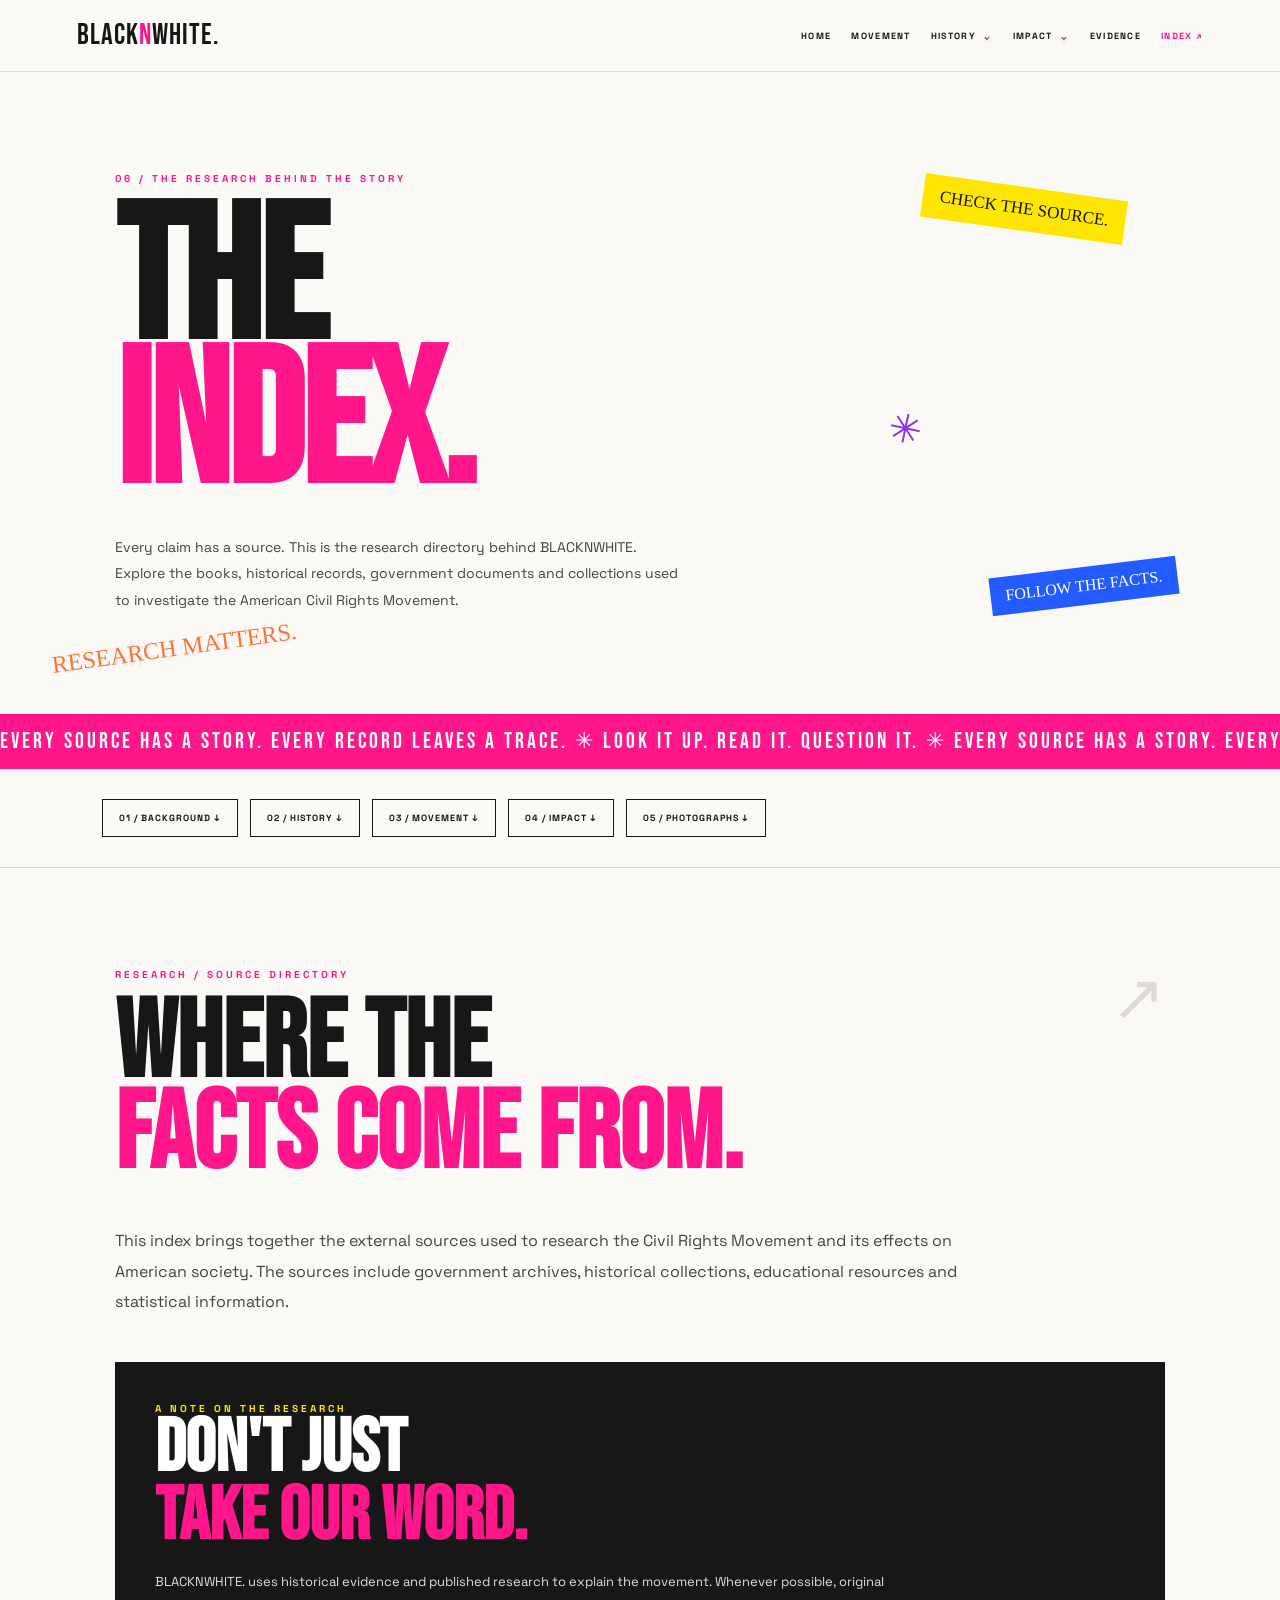
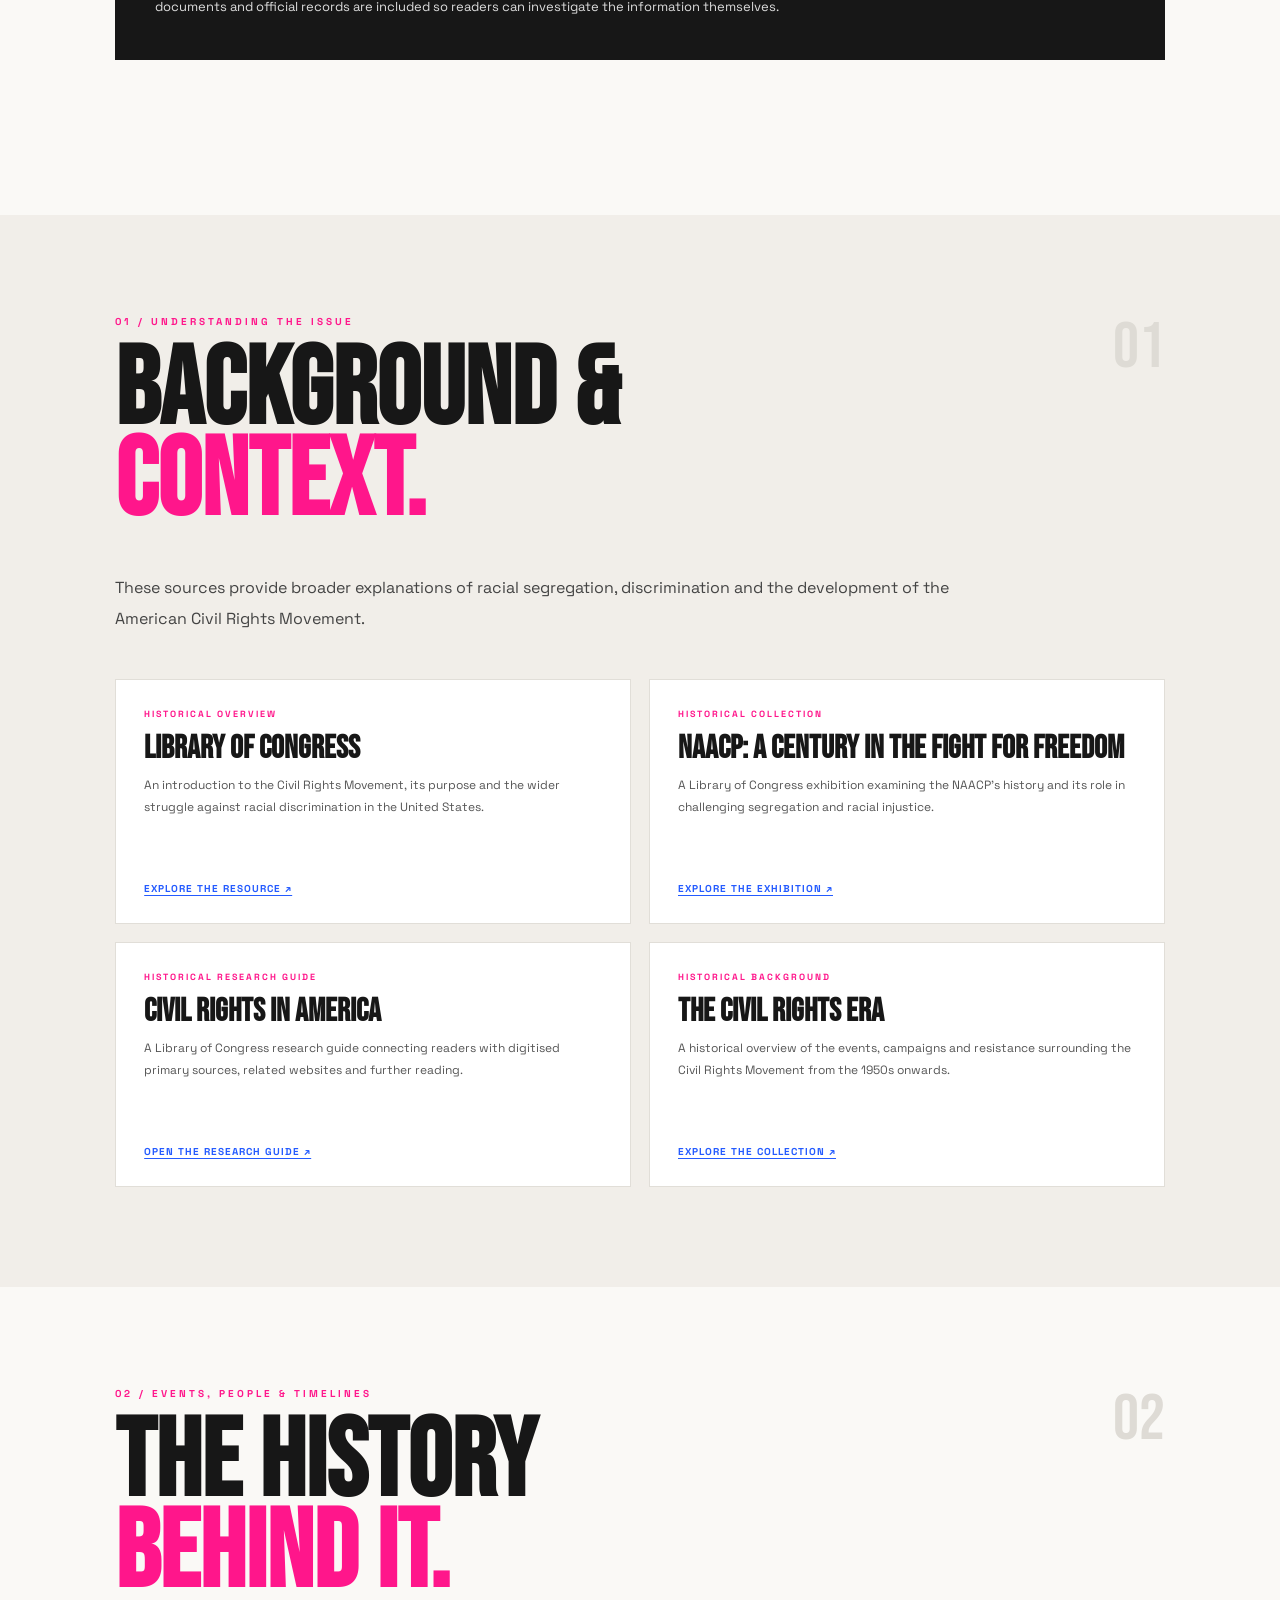
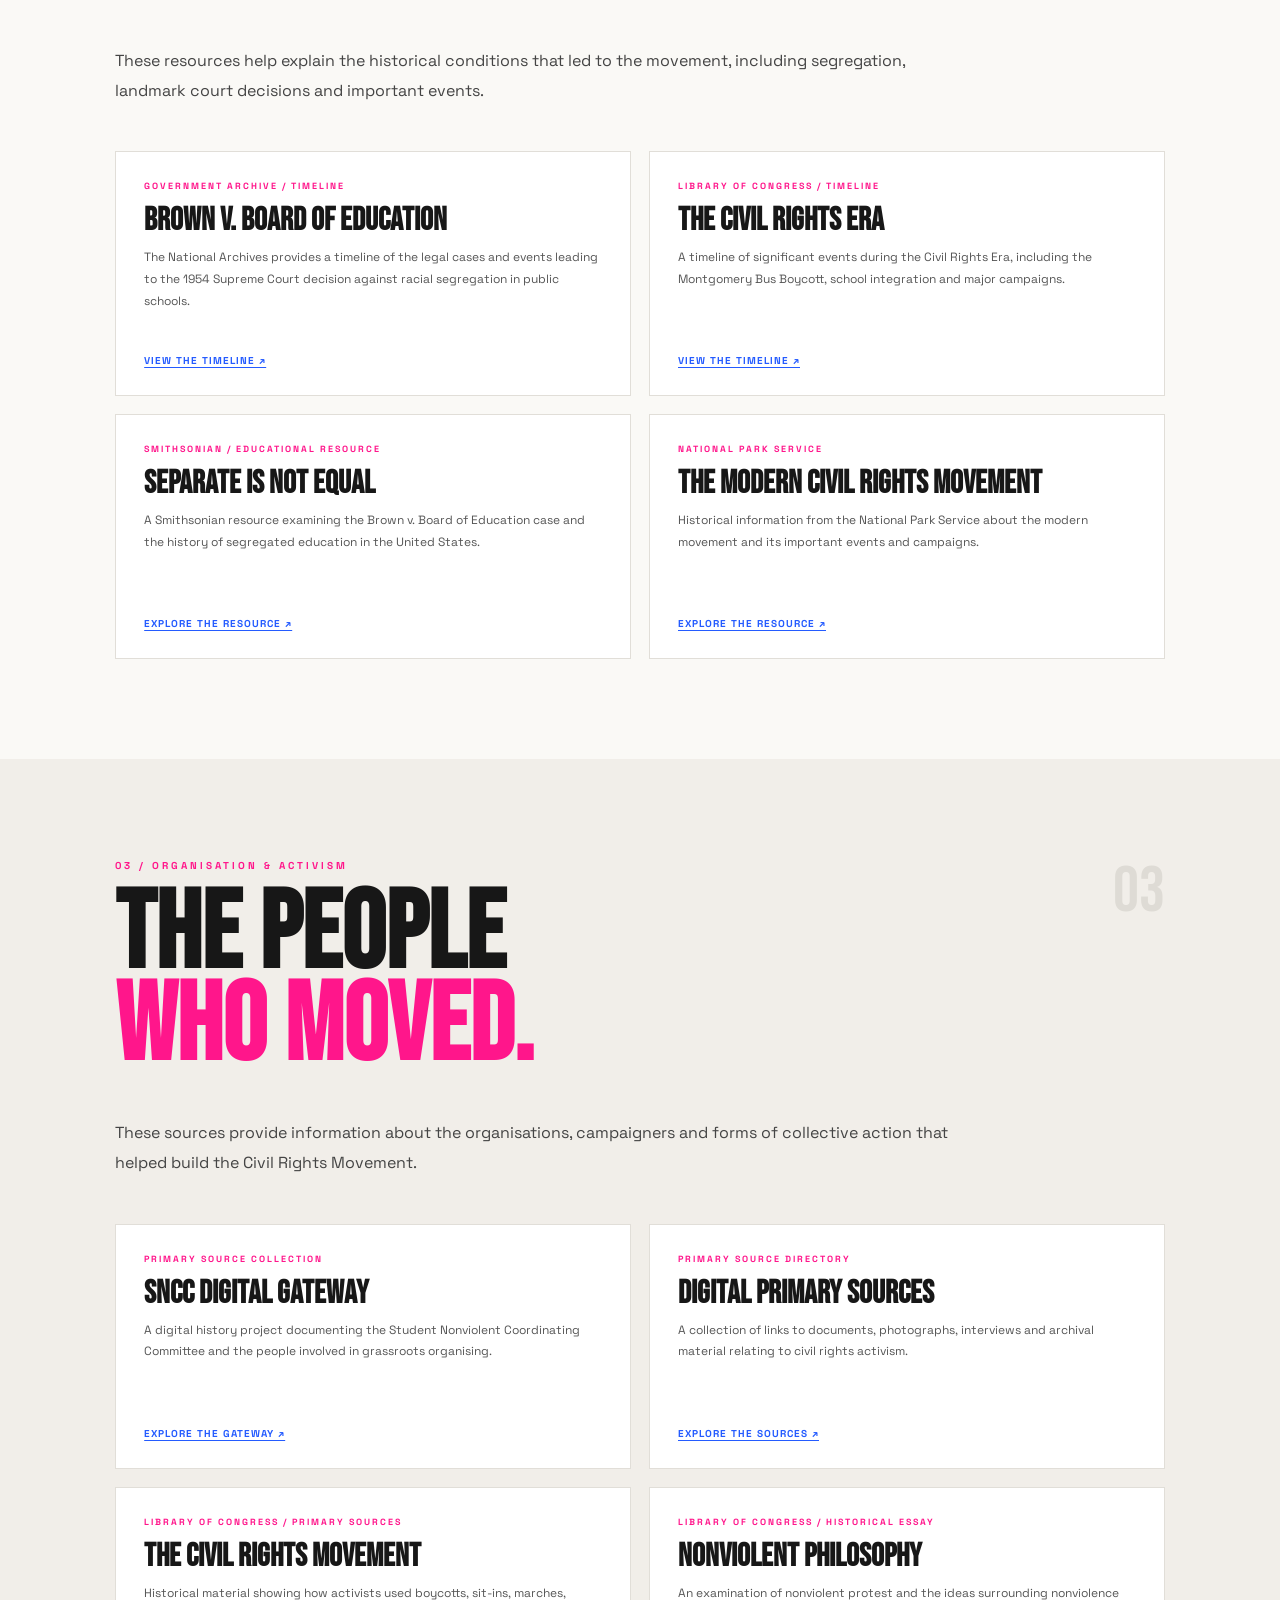
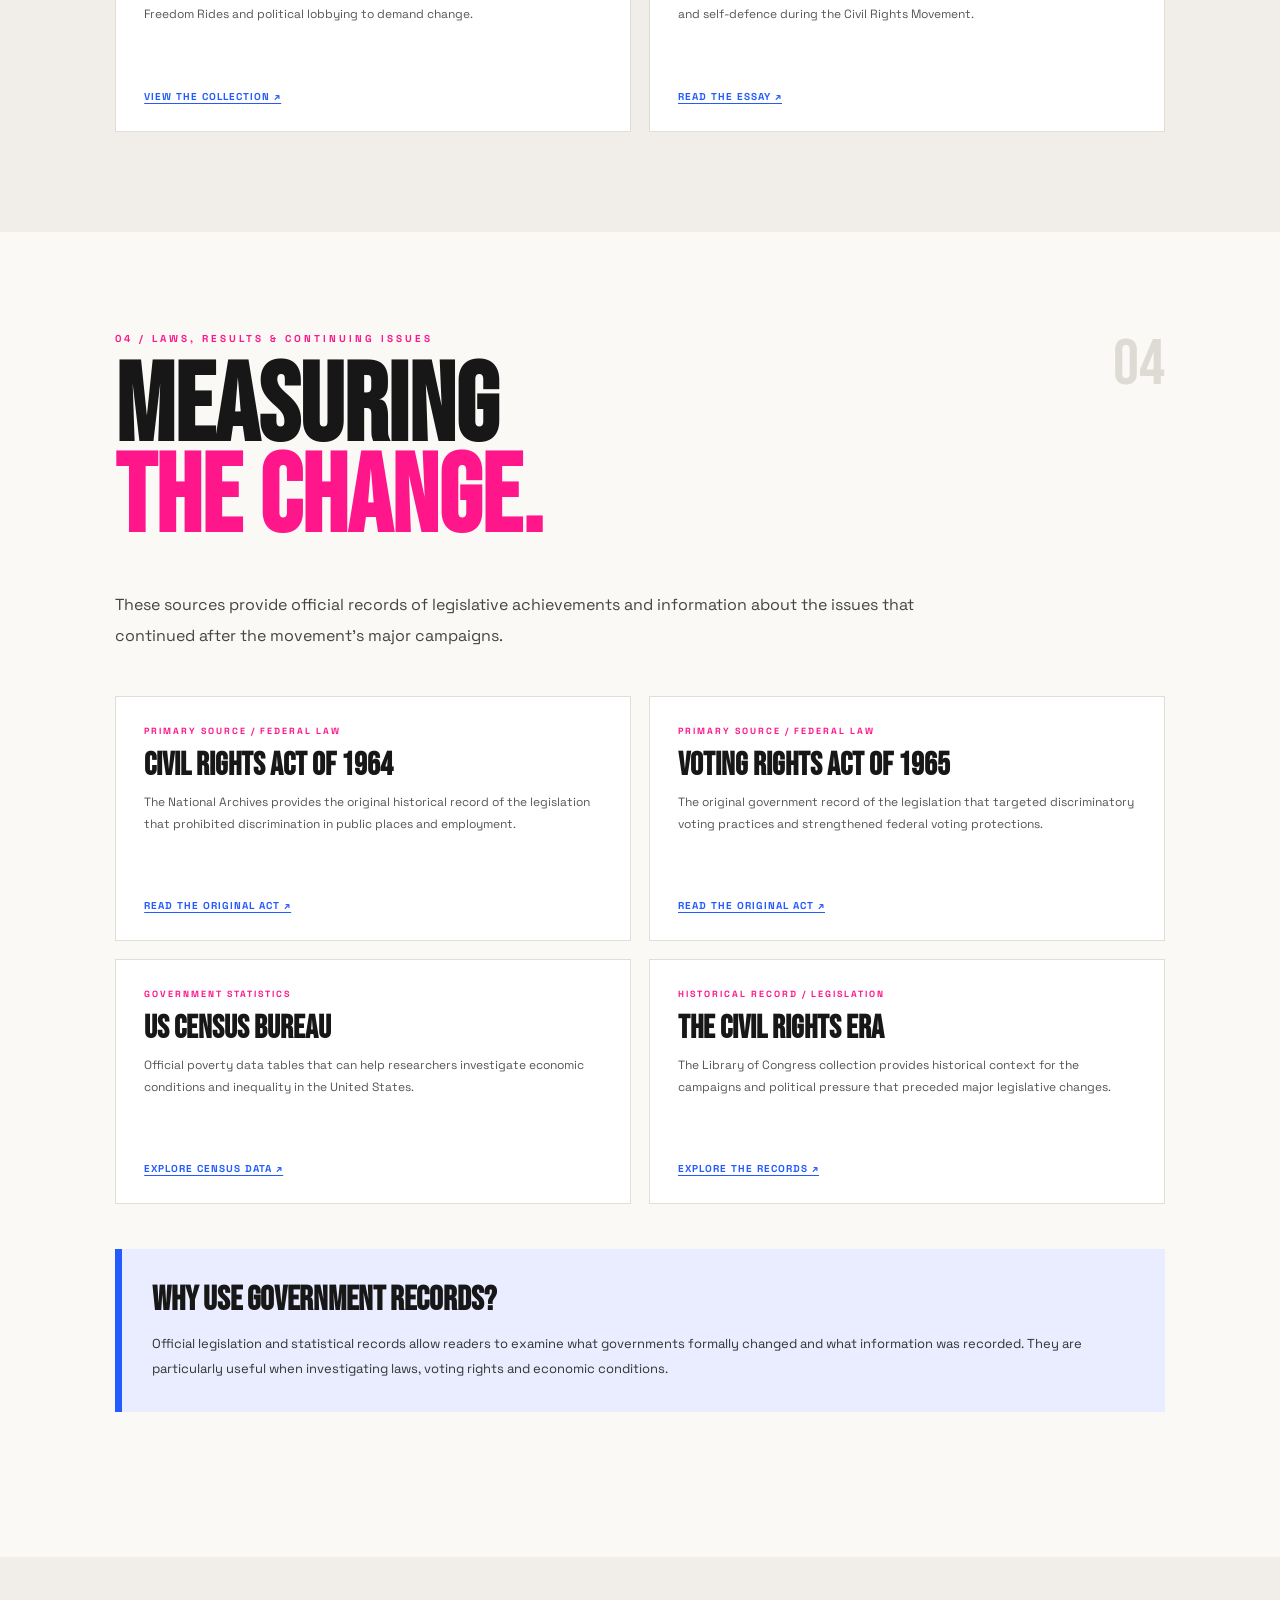
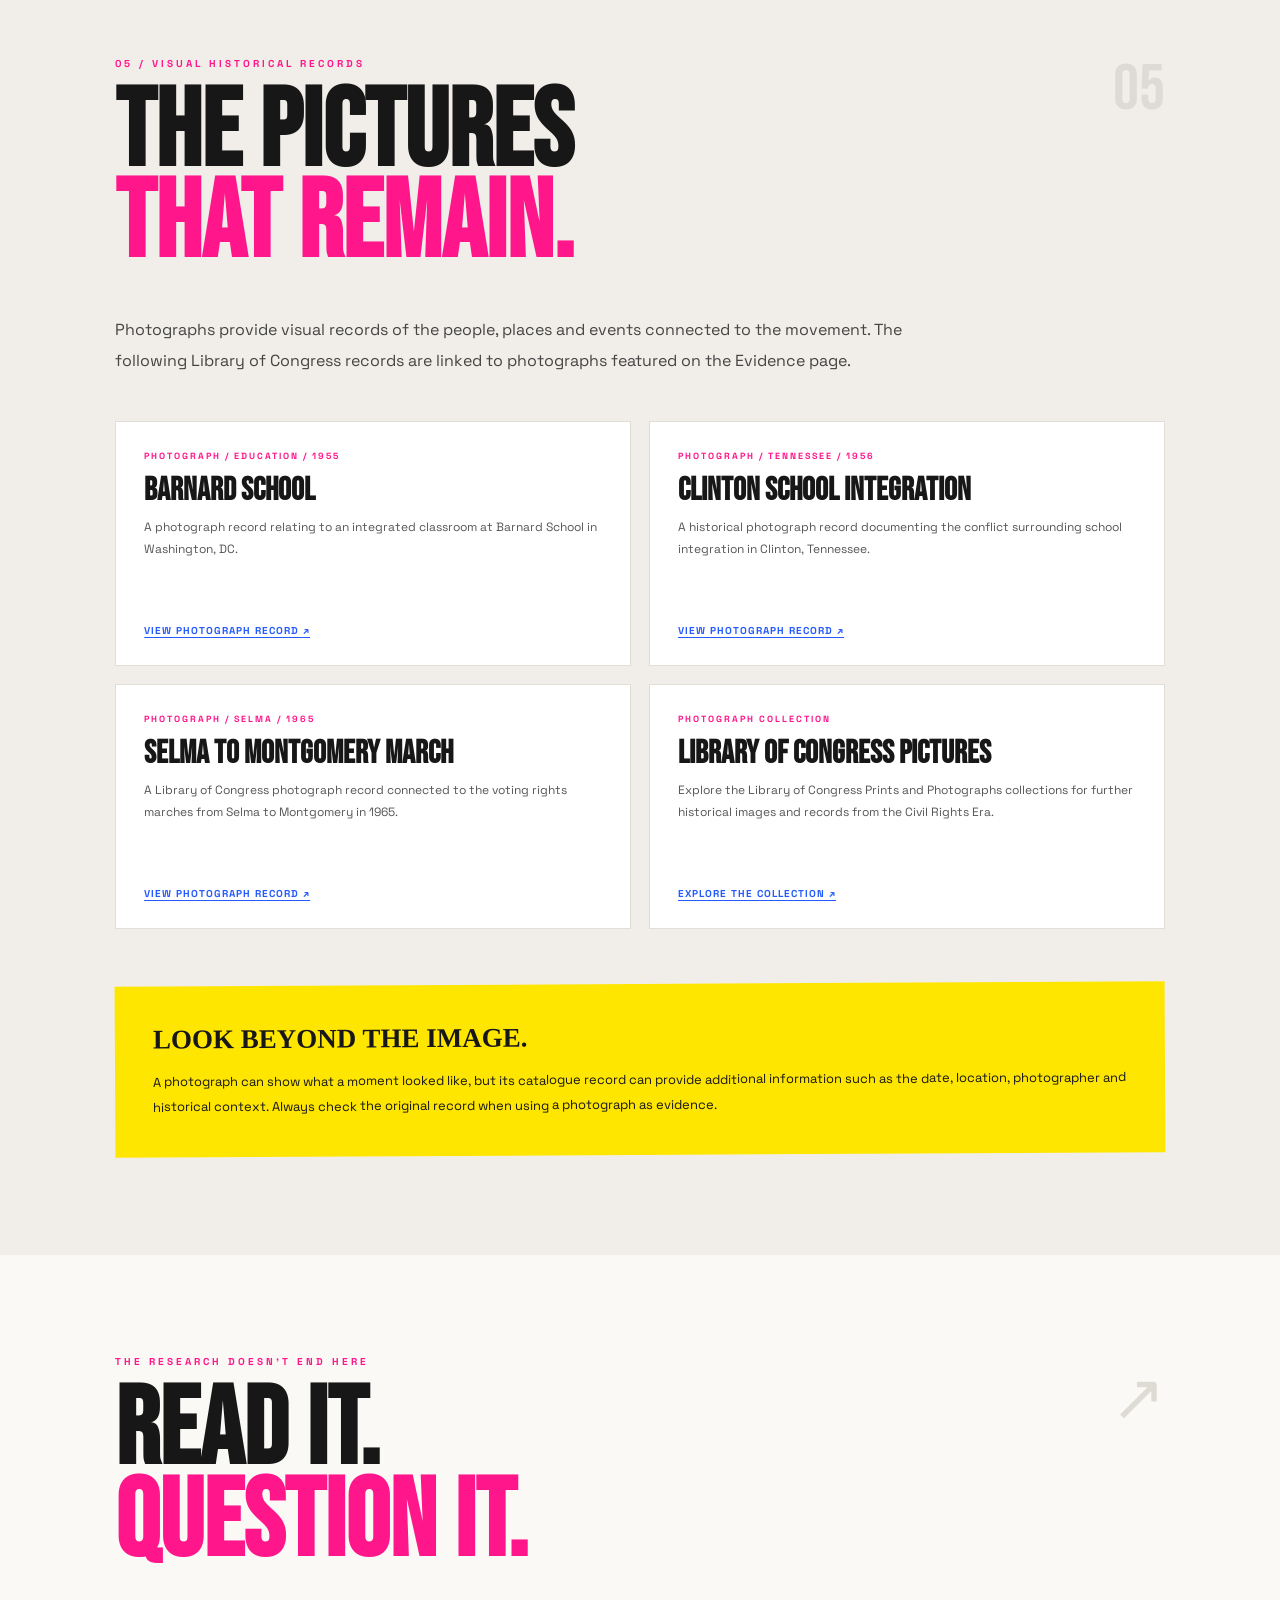
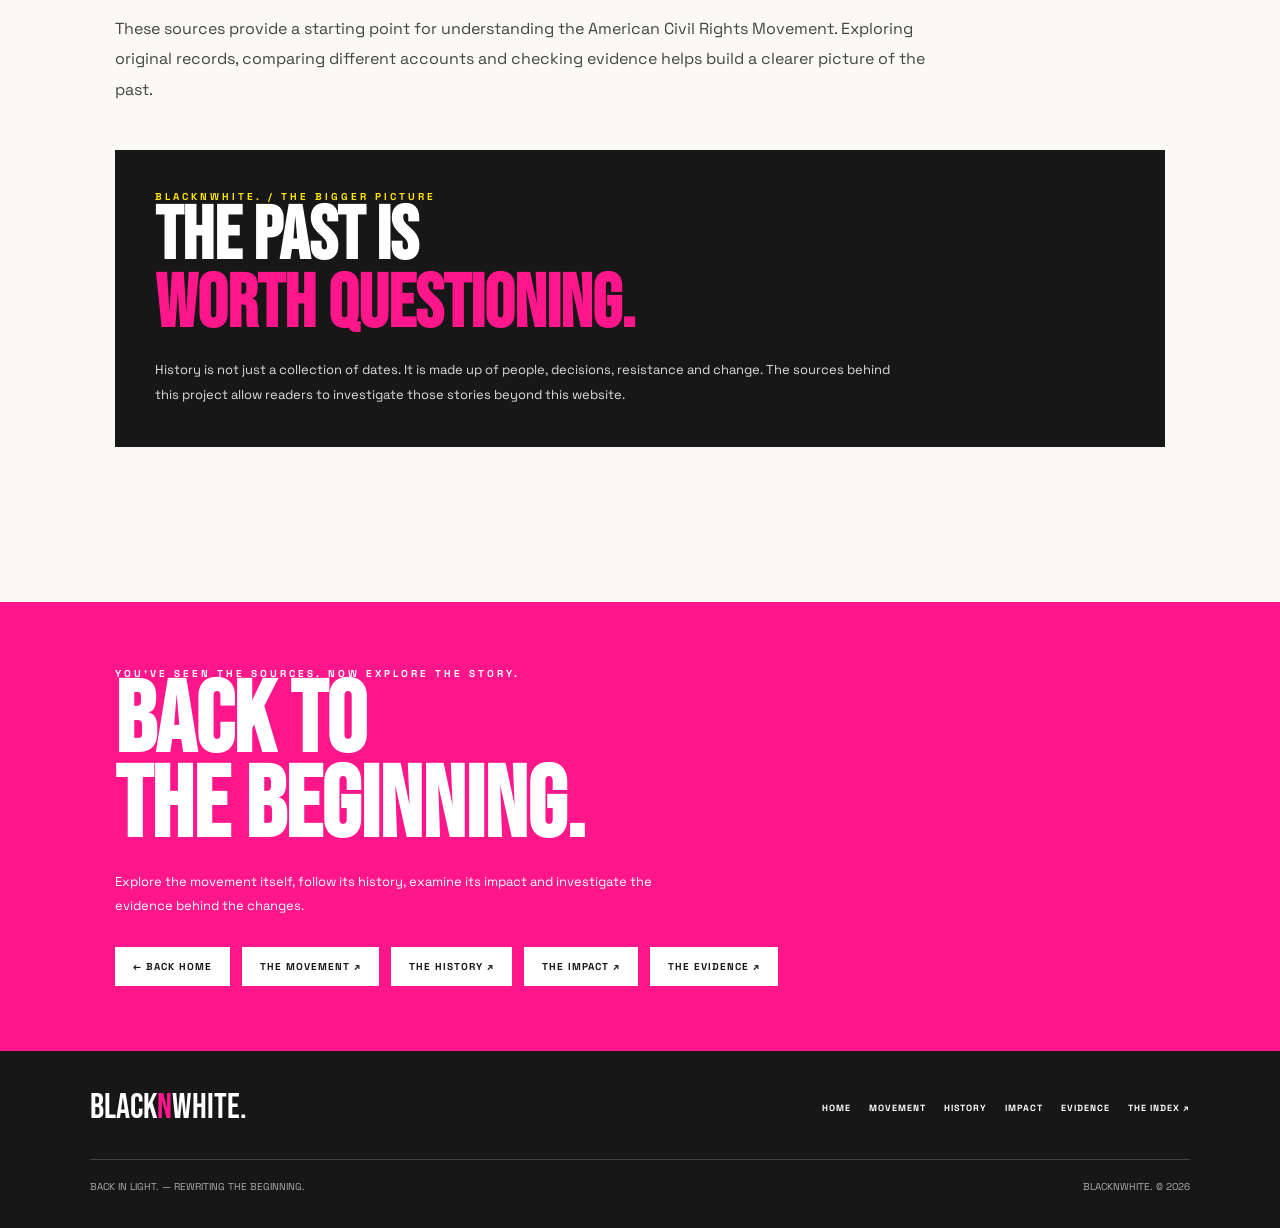
==== commit 4601d558: "Create index.html" ====
--- a/index.html
+++ b/index.html
@@ -2,1153 +2,1347 @@
 <!DOCTYPE html>
 <html lang="en">
 <head>
-  <meta charset="UTF-8">
-  <meta name="viewport" content="width=device-width, initial-scale=1.0">
-
-  <title>BLACKNWHITE. — Back in Light</title>
-
-  <link rel="preconnect" href="https://fonts.googleapis.com">
-  <link rel="preconnect" href="https://fonts.gstatic.com" crossorigin>
-
-  <link href="https://fonts.googleapis.com/css2?family=Bebas+Neue&family=Permanent+Marker&family=Space+Grotesk:wght@400;500;600;700;800&display=swap" rel="stylesheet">
-
-  <style>
-    :root {
-      --pink: #ff168b;
-      --blue: #245bff;
-      --purple: #8b35e8;
-      --yellow: #ffe600;
-      --orange: #ff7135;
-      --black: #171717;
-      --paper: #faf9f6;
-      --grey: #777;
-    }
-
-    * {
-      margin: 0;
-      padding: 0;
-      box-sizing: border-box;
-    }
-
-    html {
-      scroll-behavior: smooth;
-    }
-
-    body {
-      background: var(--paper);
-      color: var(--black);
-      font-family: 'Space Grotesk', sans-serif;
-      overflow-x: hidden;
-    }
-
-    a {
-      color: inherit;
-      text-decoration: none;
-    }
-
-    /* SMALL CORNER NAVIGATION */
-
-    header {
-      padding: 18px 6%;
-      display: flex;
-      justify-content: space-between;
-      align-items: center;
-      border-bottom: 1px solid #dedbd5;
-      position: sticky;
-      top: 0;
-      background: rgba(250,249,246,.96);
-      backdrop-filter: blur(10px);
-      z-index: 100;
-    }
-
-    .logo {
-      font-family: 'Bebas Neue', sans-serif;
-      font-size: 29px;
-      letter-spacing: 1px;
-      white-space: nowrap;
-    }
-
-    .logo span {
-      color: var(--pink);
-    }
-
-    nav {
-      display: flex;
-      gap: 20px;
-      align-items: center;
-      font-size: 9px;
-      font-weight: 800;
-      letter-spacing: 1.3px;
-    }
-
-    nav a {
-      transition: color .2s;
-    }
-
-    nav a:hover {
-      color: var(--pink);
-    }
-
-    .nav-index {
-      color: var(--pink);
-    }
-
-    /* DROPDOWN MENUS */
-
-    .nav-dropdown {
-      position: relative;
-      display: flex;
-      align-items: center;
-    }
-
-    .nav-dropdown-trigger {
-      display: flex;
-      align-items: center;
-      gap: 4px;
-    }
-
-    .dropdown-arrow {
-      border: 0;
-      background: transparent;
-      color: var(--pink);
-      font: inherit;
-      font-size: 11px;
-      cursor: pointer;
-      padding: 2px;
-    }
-
-    .dropdown-menu {
-      position: absolute;
-      top: 100%;
-      left: -12px;
-      min-width: 205px;
-      padding: 16px 0 8px;
-      background: var(--paper);
-      border: 1px solid #dedbd5;
-      box-shadow: 5px 5px 0 var(--pink);
-      display: none;
-      flex-direction: column;
-      z-index: 200;
-    }
-
-    .nav-dropdown.is-open .dropdown-menu {
-      display: flex;
-    }
-
-    .dropdown-menu a {
-      display: block;
-      padding: 12px 14px;
-      font-size: 9px;
-      font-weight: 800;
-      letter-spacing: 1px;
-      white-space: nowrap;
-      transition: background .2s, color .2s;
-    }
-
-    .dropdown-menu a:hover {
-      background: var(--pink);
-      color: white;
-    }
-
-    /* HERO */
-
-    .hero {
-      min-height: 650px;
-      padding: 105px 9% 100px;
-      position: relative;
-      display: flex;
-      flex-direction: column;
-      justify-content: center;
-      overflow: hidden;
-    }
-
-    .hero-content {
-      position: relative;
-      z-index: 3;
-      max-width: 850px;
-    }
-
-    .eyebrow {
-      font-size: 11px;
-      font-weight: 800;
-      letter-spacing: 4px;
-      margin-bottom: 25px;
-    }
-
-    .hero h1 {
-      font-family: 'Bebas Neue', sans-serif;
-      font-size: clamp(100px, 16vw, 190px);
-      line-height: .76;
-      letter-spacing: -4px;
-    }
-
-    .hero h1 .pink {
-      color: var(--pink);
-    }
-
-    .hero-subtitle {
-      font-size: clamp(14px, 2vw, 19px);
-      font-weight: 700;
-      margin-top: 35px;
-      max-width: 480px;
-      line-height: 1.7;
-    }
-
-    .hero-subtitle span {
-      color: var(--pink);
-    }
-
-    .hero-button {
-      display: inline-block;
-      margin-top: 32px;
-      background: var(--black);
-      color: white;
-      padding: 15px 23px;
-      font-size: 11px;
-      font-weight: 800;
-      letter-spacing: 2px;
-      transition: .25s;
-    }
-
-    .hero-button:hover {
-      background: var(--pink);
-      transform: translateY(-3px);
-    }
-
-    /* DECORATIVE STICKERS */
-
-    .sticker {
-      position: absolute;
-      font-family: 'Permanent Marker', cursive;
-      z-index: 1;
-      pointer-events: none;
-    }
-
-    .sticker-one {
-      right: 9%;
-      top: 13%;
-      background: var(--yellow);
-      padding: 12px 17px;
-      transform: rotate(8deg);
-      font-size: 17px;
-    }
-
-    .sticker-two {
-      right: 7%;
-      bottom: 12%;
-      color: white;
-      background: var(--pink);
-      padding: 11px 17px;
-      transform: rotate(-7deg);
-      font-size: 20px;
-    }
-
-    .sticker-three {
-      left: 3%;
-      bottom: 8%;
-      color: var(--blue);
-      font-size: 35px;
-      transform: rotate(-12deg);
-    }
-
-    .sticker-four {
-      right: 4%;
-      top: 48%;
-      color: var(--purple);
-      font-size: 30px;
-      transform: rotate(12deg);
-    }
-
-    .sticker-five {
-      left: 68%;
-      top: 8%;
-      color: var(--orange);
-      font-size: 19px;
-      transform: rotate(-8deg);
-    }
-
-    .sticker-six {
-      left: 12%;
-      bottom: 5%;
-      background: var(--blue);
-      color: white;
-      padding: 9px 14px;
-      transform: rotate(5deg);
-      font-size: 13px;
-    }
-
-    .sticker-seven {
-      right: 25%;
-      bottom: 5%;
-      background: var(--yellow);
-      padding: 9px 14px;
-      transform: rotate(-5deg);
-      font-size: 13px;
-    }
-
-    /* TICKER */
-
-    .ticker {
-      background: var(--pink);
-      color: white;
-      overflow: hidden;
-      padding: 15px 0;
-      white-space: nowrap;
-      font-family: 'Bebas Neue', sans-serif;
-      font-size: 24px;
-      letter-spacing: 3px;
-    }
-
-    .ticker-track {
-      display: inline-block;
-      animation: ticker 26s linear infinite;
-    }
-
-    @keyframes ticker {
-      from { transform: translateX(0); }
-      to { transform: translateX(-50%); }
-    }
-
-    /* INTRO */
-
-    .intro {
-      padding: 110px 9%;
-      display: grid;
-      grid-template-columns: 1fr 1fr;
-      gap: 65px;
-      align-items: center;
-    }
-
-    .section-label {
-      font-size: 10px;
-      font-weight: 800;
-      letter-spacing: 3px;
-      color: var(--pink);
-      margin-bottom: 20px;
-    }
-
-    .intro h2 {
-      font-family: 'Bebas Neue', sans-serif;
-      font-size: clamp(55px, 7vw, 90px);
-      line-height: .9;
-    }
-
-    .intro h2 span {
-      color: var(--pink);
-    }
-
-    .intro p {
-      font-size: 14px;
-      line-height: 1.9;
-      color: #444;
-    }
-
-    /* ART PANEL */
-
-    .art-panel {
-      background: var(--black);
-      color: white;
-      margin: 0 7%;
-      padding: 80px 8%;
-      position: relative;
-      overflow: hidden;
-    }
-
-    .art-panel h2 {
-      font-family: 'Bebas Neue', sans-serif;
-      font-size: clamp(55px, 9vw, 110px);
-      line-height: .85;
-      position: relative;
-      z-index: 2;
-    }
-
-    .art-panel h2 span {
-      color: var(--pink);
-    }
-
-    .art-panel p {
-      margin-top: 25px;
-      max-width: 480px;
-      line-height: 1.8;
-      color: #ddd;
-      font-size: 14px;
-    }
-
-    .art-sticker {
-      position: absolute;
-      right: 7%;
-      bottom: 12%;
-      font-family: 'Permanent Marker', cursive;
-      font-size: 21px;
-      color: var(--yellow);
-      transform: rotate(8deg);
-    }
-
-    /* EXPLORE */
-
-    .explore {
-      padding: 110px 7%;
-    }
-
-    .explore-heading {
-      display: flex;
-      justify-content: space-between;
-      align-items: end;
-      margin-bottom: 45px;
-      gap: 20px;
-    }
-
-    .explore-heading h2 {
-      font-family: 'Bebas Neue', sans-serif;
-      font-size: clamp(60px, 8vw, 100px);
-      line-height: .85;
-    }
-
-    .explore-heading p {
-      max-width: 260px;
-      font-size: 13px;
-      line-height: 1.7;
-      color: var(--grey);
-    }
-
-    .explore-grid {
-      display: grid;
-      grid-template-columns: repeat(2, 1fr);
-      gap: 22px;
-    }
-
-    .explore-card {
-      min-height: 300px;
-      padding: 30px;
-      border: 2px solid var(--black);
-      position: relative;
-      display: flex;
-      flex-direction: column;
-      justify-content: space-between;
-      transition: .25s;
-      background: white;
-      overflow: hidden;
-    }
-
-    .explore-card:hover {
-      transform: translateY(-6px) rotate(-.5deg);
-      box-shadow: 7px 7px 0 var(--pink);
-    }
-
-    .card-number {
-      font-size: 11px;
-      font-weight: 800;
-      letter-spacing: 2px;
-    }
-
-    .card-tag {
-      font-family: 'Permanent Marker', cursive;
-      font-size: 14px;
-      margin-top: 8px;
-    }
-
-    .explore-card h3 {
-      font-family: 'Bebas Neue', sans-serif;
-      font-size: clamp(45px, 6vw, 70px);
-      line-height: .9;
-      margin: 25px 0 15px;
-    }
-
-    .explore-card p {
-      font-size: 13px;
-      line-height: 1.7;
-      max-width: 380px;
-      color: #555;
-      padding-right: 20px;
-    }
-
-    .card-arrow {
-      position: absolute;
-      right: 25px;
-      bottom: 20px;
-      font-size: 27px;
-      font-weight: 800;
-    }
-
-    .pink-card {
-      background: var(--pink);
-      color: white;
-    }
-
-    .pink-card p {
-      color: white;
-    }
-
-    .blue-card {
-      background: var(--blue);
-      color: white;
-    }
-
-    .blue-card p {
-      color: white;
-    }
-
-    .yellow-card {
-      background: var(--yellow);
-    }
-
-    /* RESEARCH INDEX */
-
-    .index-link {
-      display: flex;
-      justify-content: space-between;
-      align-items: center;
-      gap: 20px;
-      margin-top: 35px;
-      padding: 25px 0;
-      border-bottom: 2px solid var(--black);
-      transition: .2s;
-    }
-
-    .index-link:hover .index-arrow {
-      transform: translateX(8px);
-      color: var(--blue);
-    }
-
-    .index-heading {
-      font-family: 'Bebas Neue', sans-serif;
-      font-size: 35px;
-    }
-
-    .index-description {
-      font-size: 13px;
-      color: #666;
-      margin-top: 5px;
-    }
-
-    .index-arrow {
-      font-size: 32px;
-      font-weight: 800;
-      color: var(--pink);
-      transition: .2s;
-    }
-
-    /* QUOTE */
-
-    .quote {
-      padding: 100px 9%;
-      text-align: center;
-    }
-
-    .quote p {
-      font-family: 'Bebas Neue', sans-serif;
-      font-size: clamp(45px, 8vw, 95px);
-      line-height: .95;
-    }
-
-    .quote span {
-      color: var(--pink);
-    }
-
-    /* FINAL */
-
-    .final-section {
-      background: var(--pink);
-      color: white;
-      padding: 100px 8%;
-      position: relative;
-      overflow: hidden;
-    }
-
-    .final-section h2 {
-      font-family: 'Bebas Neue', sans-serif;
-      font-size: clamp(80px, 14vw, 170px);
-      line-height: .8;
-    }
-
-    .final-section p {
-      margin-top: 30px;
-      font-size: 15px;
-      line-height: 1.8;
-      max-width: 500px;
-    }
-
-    .final-link {
-      display: inline-block;
-      margin-top: 30px;
-      background: white;
-      color: var(--black);
-      padding: 15px 22px;
-      font-size: 11px;
-      font-weight: 800;
-      letter-spacing: 2px;
-      transition: .2s;
-    }
-
-    .final-link:hover {
-      background: var(--black);
-      color: white;
-    }
-
-    /* FOOTER */
-
-    footer {
-      background: var(--black);
-      color: white;
-      padding: 35px 7%;
-    }
-
-    .footer-top {
-      display: flex;
-      justify-content: space-between;
-      align-items: center;
-      flex-wrap: wrap;
-      gap: 25px;
-    }
-
-    .footer-logo {
-      font-family: 'Bebas Neue', sans-serif;
-      font-size: 35px;
-    }
-
-    .footer-logo span {
-      color: var(--pink);
-    }
-
-    .footer-nav {
-      display: flex;
-      flex-wrap: wrap;
-      gap: 18px;
-      font-size: 9px;
-      font-weight: 800;
-      letter-spacing: 1px;
-    }
-
-    .footer-nav a:hover {
-      color: var(--pink);
-    }
-
-    .footer-bottom {
-      border-top: 1px solid #444;
-      margin-top: 30px;
-      padding-top: 20px;
-      display: flex;
-      justify-content: space-between;
-      gap: 15px;
-      flex-wrap: wrap;
-      font-size: 10px;
-      color: #aaa;
-    }
-
-    /* MOBILE */
-
-    @media (max-width: 750px) {
-      header {
-        padding: 15px 5%;
-      }
-
-      .logo {
-        font-size: 25px;
-      }
-
-      nav {
-        gap: 10px;
-        font-size: 8px;
-      }
-
-      .hero {
-        min-height: 580px;
-        padding: 90px 7%;
-      }
-
-      .hero h1 {
-        letter-spacing: -2px;
-      }
-
-      .sticker-one {
-        right: 5%;
-        top: 5%;
-        font-size: 12px;
-      }
-
-      .sticker-two {
-        right: 5%;
-        bottom: 5%;
-        font-size: 15px;
-      }
-
-      .sticker-three {
-        font-size: 23px;
-        bottom: 3%;
-      }
-
-      .sticker-four,
-      .sticker-five,
-      .sticker-seven {
-        display: none;
-      }
-
-      .sticker-six {
-        left: auto;
-        right: 7%;
-        bottom: 18%;
-        font-size: 11px;
-      }
-
-      .intro {
-        grid-template-columns: 1fr;
-        gap: 30px;
-        padding: 75px 8%;
-      }
-
-      .art-panel {
-        margin: 0 4%;
-        padding: 60px 8%;
-      }
-
-      .art-sticker {
-        display: none;
-      }
-
-      .explore {
-        padding: 75px 5%;
-      }
-
-      .explore-heading {
-        flex-direction: column;
-        align-items: flex-start;
-      }
-
-      .explore-grid {
-        grid-template-columns: 1fr;
-      }
-
-      .explore-card {
-        min-height: 270px;
-      }
-
-      .quote {
-        padding: 75px 7%;
-      }
-
-      .footer-top {
-        flex-direction: column;
-        align-items: flex-start;
-      }
-
-      .footer-nav {
-        gap: 12px;
-      }
-
-      .dropdown-menu {
-        left: -8px;
-        min-width: 190px;
-      }
-    }
-
-    @media (max-width: 480px) {
-      header {
-        flex-direction: column;
-        gap: 10px;
-      }
-
-      nav {
-        justify-content: center;
-        flex-wrap: wrap;
-      }
-
-      .hero {
-        min-height: 520px;
-      }
-
-      .hero h1 {
-        font-size: clamp(85px, 19vw, 115px);
-      }
-
-      .sticker-one {
-        top: 4%;
-      }
-
-      .sticker-six {
-        display: none;
-      }
-    }
-  </style>
+<meta charset="UTF-8">
+<meta name="viewport" content="width=device-width, initial-scale=1.0">
+<title>INDEX — BLACKNWHITE.</title>
+
+<link rel="preconnect" href="https://fonts.googleapis.com">
+<link rel="preconnect" href="https://fonts.gstatic.com" crossorigin>
+<link href="https://fonts.googleapis.com/css2?family=Bebas+Neue&family=Permanent+Marker&family=Space+Grotesk:wght@400;500;600;700;800&display=swap" rel="stylesheet">
+
+<style>
+:root {
+  --pink:#ff168b;
+  --blue:#245bff;
+  --purple:#8b35e8;
+  --yellow:#ffe600;
+  --orange:#ff7135;
+  --black:#171717;
+  --paper:#faf9f6;
+  --grey:#777;
+}
+
+* {
+  margin:0;
+  padding:0;
+  box-sizing:border-box;
+}
+
+html {
+  scroll-behavior:smooth;
+  scroll-padding-top:100px;
+}
+
+body {
+  background:var(--paper);
+  color:var(--black);
+  font-family:'Space Grotesk',sans-serif;
+  overflow-x:hidden;
+}
+
+a {
+  color:inherit;
+  text-decoration:none;
+}
+
+/* HEADER */
+
+header {
+  padding:18px 6%;
+  display:flex;
+  justify-content:space-between;
+  align-items:center;
+  border-bottom:1px solid #dedbd5;
+  position:sticky;
+  top:0;
+  background:rgba(250,249,246,.96);
+  backdrop-filter:blur(10px);
+  z-index:100;
+}
+
+.logo {
+  font-family:'Bebas Neue',sans-serif;
+  font-size:29px;
+  letter-spacing:1px;
+  white-space:nowrap;
+}
+
+.logo span,
+.footer-logo span {
+  color:var(--pink);
+}
+
+nav {
+  display:flex;
+  gap:20px;
+  align-items:center;
+  font-size:9px;
+  font-weight:800;
+  letter-spacing:1.3px;
+}
+
+nav a {
+  transition:color .2s;
+}
+
+nav a:hover {
+  color:var(--pink);
+}
+
+.nav-active {
+  color:var(--pink);
+}
+
+/* DROPDOWNS */
+
+.nav-dropdown {
+  position:relative;
+  display:flex;
+  align-items:center;
+}
+
+.nav-dropdown-trigger {
+  display:flex;
+  align-items:center;
+  gap:4px;
+}
+
+.dropdown-arrow {
+  border:0;
+  background:transparent;
+  color:var(--pink);
+  font:inherit;
+  font-size:11px;
+  cursor:pointer;
+  padding:2px;
+}
+
+.dropdown-menu {
+  position:absolute;
+  top:100%;
+  left:-12px;
+  min-width:205px;
+  padding:16px 0 8px;
+  background:var(--paper);
+  border:1px solid #dedbd5;
+  box-shadow:5px 5px 0 var(--pink);
+  display:none;
+  flex-direction:column;
+  z-index:200;
+}
+
+.nav-dropdown.is-open .dropdown-menu {
+  display:flex;
+}
+
+.dropdown-menu a {
+  display:block;
+  padding:12px 14px;
+  font-size:9px;
+  font-weight:800;
+  letter-spacing:1px;
+  white-space:nowrap;
+}
+
+.dropdown-menu a:hover {
+  background:var(--pink);
+  color:white;
+}
+
+/* HERO */
+
+.page-hero {
+  min-height:510px;
+  padding:100px 9%;
+  position:relative;
+  display:flex;
+  flex-direction:column;
+  justify-content:center;
+  overflow:hidden;
+}
+
+.eyebrow,
+.section-label {
+  font-size:10px;
+  font-weight:800;
+  letter-spacing:3px;
+  color:var(--pink);
+}
+
+.page-hero h1 {
+  font-family:'Bebas Neue',sans-serif;
+  font-size:clamp(100px,17vw,190px);
+  line-height:.76;
+  letter-spacing:-3px;
+  margin-top:25px;
+  position:relative;
+  z-index:2;
+}
+
+.page-hero h1 span {
+  color:var(--pink);
+}
+
+.hero-description {
+  max-width:570px;
+  font-size:14px;
+  line-height:1.9;
+  margin-top:35px;
+  color:#444;
+  position:relative;
+  z-index:2;
+}
+
+.sticker {
+  position:absolute;
+  z-index:1;
+  pointer-events:none;
+  font-family:'Permanent Marker',cursive;
+}
+
+.sticker-one {
+  right:12%;
+  top:18%;
+  background:var(--yellow);
+  padding:12px 17px;
+  transform:rotate(8deg);
+  font-size:17px;
+}
+
+.sticker-two {
+  right:8%;
+  bottom:17%;
+  background:var(--blue);
+  color:white;
+  padding:10px 15px;
+  transform:rotate(-7deg);
+  font-size:16px;
+}
+
+.sticker-three {
+  right:28%;
+  top:52%;
+  color:var(--purple);
+  font-size:40px;
+  transform:rotate(12deg);
+}
+
+.sticker-four {
+  left:4%;
+  bottom:8%;
+  color:var(--orange);
+  font-size:24px;
+  transform:rotate(-8deg);
+}
+
+/* TICKER */
+
+.ticker {
+  background:var(--pink);
+  color:white;
+  padding:14px 0;
+  overflow:hidden;
+  white-space:nowrap;
+  font-family:'Bebas Neue',sans-serif;
+  font-size:22px;
+  letter-spacing:3px;
+}
+
+.ticker-track {
+  display:inline-block;
+  animation:ticker 27s linear infinite;
+}
+
+@keyframes ticker {
+  from {transform:translateX(0);}
+  to {transform:translateX(-50%);}
+}
+
+/* JUMP LINKS */
+
+.jump-nav {
+  padding:30px 8%;
+  display:flex;
+  flex-wrap:wrap;
+  gap:12px;
+  border-bottom:1px solid #dedbd5;
+}
+
+.jump-nav a {
+  border:1px solid var(--black);
+  padding:12px 16px;
+  font-size:9px;
+  font-weight:800;
+  letter-spacing:1px;
+  transition:.2s;
+}
+
+.jump-nav a:hover {
+  background:var(--pink);
+  color:white;
+  border-color:var(--pink);
+  transform:translateY(-3px);
+}
+
+/* SECTIONS */
+
+.content-section {
+  padding:100px 9%;
+  position:relative;
+}
+
+.content-section.alt {
+  background:#f1eee9;
+}
+
+.section-top {
+  display:flex;
+  justify-content:space-between;
+  align-items:flex-start;
+  gap:30px;
+  margin-bottom:45px;
+}
+
+.section-top h2 {
+  font-family:'Bebas Neue',sans-serif;
+  font-size:clamp(65px,9vw,110px);
+  line-height:.83;
+  margin-top:18px;
+}
+
+.section-top h2 span {
+  color:var(--pink);
+}
+
+.section-number {
+  font-family:'Bebas Neue',sans-serif;
+  font-size:65px;
+  color:#dedbd5;
+  line-height:1;
+}
+
+.lead-text {
+  max-width:850px;
+  font-size:16px;
+  line-height:1.9;
+  color:#444;
+  margin-bottom:45px;
+}
+
+/* INTRO PANEL */
+
+.index-intro {
+  background:var(--black);
+  color:white;
+  padding:40px;
+  margin:35px 0 55px;
+}
+
+.index-intro h3 {
+  font-family:'Bebas Neue',sans-serif;
+  font-size:clamp(42px,7vw,75px);
+  line-height:.9;
+}
+
+.index-intro h3 span {
+  color:var(--pink);
+}
+
+.index-intro p {
+  max-width:760px;
+  margin-top:20px;
+  font-size:13px;
+  line-height:1.9;
+  color:#ddd;
+}
+
+/* SOURCE CATEGORIES */
+
+.source-category {
+  margin:65px 0;
+  scroll-margin-top:110px;
+}
+
+.category-heading {
+  display:flex;
+  justify-content:space-between;
+  align-items:flex-end;
+  gap:20px;
+  padding-bottom:18px;
+  border-bottom:2px solid var(--black);
+  margin-bottom:25px;
+}
+
+.category-heading h3 {
+  font-family:'Bebas Neue',sans-serif;
+  font-size:clamp(38px,6vw,60px);
+  line-height:.9;
+}
+
+.category-heading h3 span {
+  color:var(--pink);
+}
+
+.category-number {
+  font-family:'Bebas Neue',sans-serif;
+  font-size:45px;
+  color:#d7d2ca;
+}
+
+/* SOURCE CARDS */
+
+.source-grid {
+  display:grid;
+  grid-template-columns:repeat(2,1fr);
+  gap:18px;
+}
+
+.source-card {
+  background:white;
+  border:1px solid #e1ded8;
+  padding:28px;
+  position:relative;
+  transition:.2s;
+  display:flex;
+  flex-direction:column;
+  min-height:245px;
+}
+
+.source-card:hover {
+  transform:translateY(-4px);
+  box-shadow:5px 5px 0 var(--pink);
+}
+
+.source-type {
+  color:var(--pink);
+  font-size:9px;
+  font-weight:800;
+  letter-spacing:2px;
+}
+
+.source-card h4 {
+  font-family:'Bebas Neue',sans-serif;
+  font-size:32px;
+  margin:13px 0 10px;
+  line-height:1;
+}
+
+.source-card p {
+  font-size:12px;
+  line-height:1.8;
+  color:#555;
+  flex:1;
+}
+
+.source-card a {
+  display:inline-block;
+  align-self:flex-start;
+  margin-top:20px;
+  color:var(--blue);
+  font-size:10px;
+  font-weight:800;
+  letter-spacing:1px;
+  text-decoration:underline;
+  text-underline-offset:3px;
+}
+
+.source-card a:hover {
+  color:var(--pink);
+}
+
+/* SOURCE NOTE */
+
+.source-reminder {
+  background:#e9edff;
+  border-left:7px solid var(--blue);
+  padding:30px;
+  margin:45px 0;
+}
+
+.source-reminder h3 {
+  font-family:'Bebas Neue',sans-serif;
+  font-size:34px;
+  margin-bottom:12px;
+}
+
+.source-reminder p {
+  font-size:13px;
+  line-height:1.9;
+  color:#333;
+}
+
+/* RESEARCH NOTE */
+
+.research-note {
+  background:var(--yellow);
+  padding:38px;
+  margin-top:55px;
+  transform:rotate(-.3deg);
+}
+
+.research-note h3 {
+  font-family:'Permanent Marker',cursive;
+  font-size:27px;
+  margin-bottom:15px;
+}
+
+.research-note p {
+  font-size:13px;
+  line-height:1.9;
+}
+
+/* BOTTOM NAV */
+
+.bottom-nav {
+  padding:65px 9%;
+  background:var(--pink);
+  color:white;
+}
+
+.bottom-nav h2 {
+  font-family:'Bebas Neue',sans-serif;
+  font-size:clamp(55px,9vw,100px);
+  line-height:.85;
+}
+
+.bottom-nav p {
+  font-size:13px;
+  line-height:1.8;
+  margin-top:20px;
+  max-width:550px;
+}
+
+.bottom-links {
+  display:flex;
+  flex-wrap:wrap;
+  gap:12px;
+  margin-top:30px;
+}
+
+.bottom-links a {
+  background:white;
+  color:var(--black);
+  padding:13px 18px;
+  font-size:10px;
+  font-weight:800;
+  letter-spacing:1px;
+  transition:.2s;
+}
+
+.bottom-links a:hover {
+  background:var(--black);
+  color:white;
+}
+
+/* FOOTER */
+
+footer {
+  background:var(--black);
+  color:white;
+  padding:35px 7%;
+}
+
+.footer-top {
+  display:flex;
+  justify-content:space-between;
+  align-items:center;
+  flex-wrap:wrap;
+  gap:25px;
+}
+
+.footer-logo {
+  font-family:'Bebas Neue',sans-serif;
+  font-size:35px;
+}
+
+.footer-nav {
+  display:flex;
+  flex-wrap:wrap;
+  gap:18px;
+  font-size:9px;
+  font-weight:800;
+  letter-spacing:1px;
+}
+
+.footer-nav a:hover {
+  color:var(--pink);
+}
+
+.footer-bottom {
+  border-top:1px solid #444;
+  margin-top:30px;
+  padding-top:20px;
+  display:flex;
+  justify-content:space-between;
+  gap:15px;
+  flex-wrap:wrap;
+  font-size:10px;
+  color:#aaa;
+}
+
+/* MOBILE */
+
+@media(max-width:750px) {
+  header {
+    padding:15px 5%;
+  }
+
+  .logo {
+    font-size:25px;
+  }
+
+  nav {
+    gap:10px;
+    font-size:8px;
+  }
+
+  .page-hero {
+    min-height:480px;
+    padding:80px 7%;
+  }
+
+  .page-hero h1 {
+    font-size:clamp(85px,16vw,130px);
+  }
+
+  .sticker-one {
+    right:5%;
+    top:7%;
+    font-size:12px;
+  }
+
+  .sticker-two {
+    right:5%;
+    bottom:7%;
+    font-size:12px;
+  }
+
+  .sticker-three,
+  .sticker-four {
+    display:none;
+  }
+
+  .content-section {
+    padding:75px 7%;
+  }
+
+  .section-top {
+    flex-direction:column;
+    gap:15px;
+  }
+
+  .section-number {
+    font-size:45px;
+  }
+
+  .source-grid {
+    grid-template-columns:1fr;
+  }
+
+  .jump-nav {
+    padding:22px 6%;
+  }
+
+  .index-intro,
+  .research-note {
+    padding:28px;
+  }
+
+  .footer-top {
+    flex-direction:column;
+    align-items:flex-start;
+  }
+}
+
+@media(max-width:480px) {
+  header {
+    flex-direction:column;
+    gap:10px;
+  }
+
+  nav {
+    justify-content:center;
+    flex-wrap:wrap;
+  }
+
+  .page-hero {
+    min-height:430px;
+  }
+
+  .page-hero h1 {
+    font-size:clamp(75px,18vw,105px);
+  }
+
+  .jump-nav a {
+    font-size:8px;
+  }
+
+  .bottom-links {
+    flex-direction:column;
+    align-items:flex-start;
+  }
+}
+</style>
 </head>
 
 <body>
 
-  <!-- HEADER -->
-
-  <header>
-    <a href="index.html" class="logo">BLACK<span>N</span>WHITE.</a>
-
-    <nav>
-      <a href="index.html">HOME</a>
-      <a href="movement.html">MOVEMENT</a>
-
-      <div class="nav-dropdown">
-        <div class="nav-dropdown-trigger">
-          <a href="history.html">HISTORY</a>
-          <button class="dropdown-arrow" type="button" aria-label="Open History menu" aria-expanded="false">⌄</button>
-        </div>
-
-        <div class="dropdown-menu">
-          <a href="history.html#emergence">HISTORY & EMERGENCE</a>
-          <a href="history.html#deviance">DEVIANCE</a>
-          <a href="history.html#movement-cycle">MOVEMENT CYCLE</a>
-        </div>
+<!-- HEADER -->
+
+<header>
+  <a href="home.html" class="logo">BLACK<span>N</span>WHITE.</a>
+
+  <nav>
+    <a href="home.html">HOME</a>
+    <a href="movement.html">MOVEMENT</a>
+
+    <div class="nav-dropdown">
+      <div class="nav-dropdown-trigger">
+        <a href="history.html">HISTORY</a>
+        <button class="dropdown-arrow" type="button" aria-label="Open History menu" aria-expanded="false">⌄</button>
       </div>
-
-      <div class="nav-dropdown">
-        <div class="nav-dropdown-trigger">
-          <a href="impact.html">IMPACT</a>
-          <button class="dropdown-arrow" type="button" aria-label="Open Impact menu" aria-expanded="false">⌄</button>
-        </div>
-
-        <div class="dropdown-menu">
-          <a href="impact.html#methods">METHODS & MOBILISATION</a>
-          <a href="impact.html#social-change">SOCIAL CHANGE</a>
-          <a href="impact.html#limitations">ONGOING CHALLENGES</a>
-        </div>
-      </div>
-
-      <a href="sources.html">EVIDENCE</a>
-      <a href="index-of-sources.html" class="nav-index">INDEX ↗</a>
-    </nav>
-  </header>
-
-  <!-- HERO -->
-
-  <section class="hero">
-    <div class="hero-content">
-      <div class="eyebrow">A HISTORY. A MOVEMENT. A VOICE.</div>
-
-      <h1>
-        BACK IN<br>
-        <span class="pink">LIGHT.</span>
-      </h1>
-
-      <p class="hero-subtitle">
-        Understanding the past. Questioning the present.
-        <span>Rewriting the beginning.</span>
-      </p>
-
-      <a href="movement.html" class="hero-button">
-        EXPLORE THE MOVEMENT ↗
-      </a>
-    </div>
-
-    <div class="sticker sticker-one">NO MORE SILENCE.</div>
-    <div class="sticker sticker-two">SPEAK UP!</div>
-    <div class="sticker sticker-three">✳</div>
-    <div class="sticker sticker-four">WOW!</div>
-    <div class="sticker sticker-five">NO LABELS.</div>
-    <div class="sticker sticker-six">BE THE CHANGE!</div>
-    <div class="sticker sticker-seven">BREAK THE PATTERN.</div>
-  </section>
-
-  <!-- TICKER -->
-
-  <div class="ticker">
-    <div class="ticker-track">
-      MORE THAN COLOUR. MORE THAN A LABEL. QUESTION EVERYTHING.
-      CHANGE STARTS WITH A VOICE. BACK IN LIGHT. ✳
-      MORE THAN COLOUR. MORE THAN A LABEL. QUESTION EVERYTHING.
-      CHANGE STARTS WITH A VOICE. BACK IN LIGHT. ✳
-    </div>
-  </div>
-
-  <!-- INTRO -->
-
-  <section class="intro">
-    <div>
-      <div class="section-label">01 / THE BIGGER PICTURE</div>
-
-      <h2>
-        THE WORLD<br>
-        ISN'T JUST<br>
-        <span>BLACK AND WHITE.</span>
-      </h2>
-    </div>
-
-    <div>
-      <p>
-        The American Civil Rights Movement challenged a society built
-        on racial segregation and inequality. Across the 1950s and
-        1960s, ordinary people organised, protested and demanded
-        change — challenging laws, institutions and attitudes that
-        denied Black Americans equal rights.
-        <br><br>
-        BLACKNWHITE. explores the history behind the movement,
-        the people who shaped it and the changes that continue
-        to influence society today.
-      </p>
-    </div>
-  </section>
-
-  <!-- ART PANEL -->
-
-  <section class="art-panel">
-    <div class="art-sticker">MORE THAN A LABEL.</div>
-
-    <h2>
-      MORE THAN<br>
-      A COLOUR.<br>
-      <span>MORE THAN A LABEL.</span>
-    </h2>
-
-    <p>
-      Equality is more than a promise. It takes action, resistance
-      and people willing to challenge what society accepts.
-    </p>
-  </section>
-
-  <!-- EXPLORE -->
-
-  <section class="explore" id="explore">
-
-    <div class="explore-heading">
-      <div>
-        <div class="section-label">FIND YOUR WAY THROUGH</div>
-        <h2>EXPLORE<br>THE STORY.</h2>
-      </div>
-
-      <p>
-        Four chapters. One movement.
-        Discover the history, the resistance and the legacy
-        that changed America.
-      </p>
-    </div>
-
-    <div class="explore-grid">
-
-      <a href="movement.html" class="explore-card">
-        <div>
-          <div class="card-number">01 / THE MOVEMENT</div>
-          <div class="card-tag">START HERE!</div>
-        </div>
-
-        <div>
-          <h3>WHAT ARE WE<br>FIGHTING FOR?</h3>
-          <p>
-            Discover the movement, its goals, the people involved
-            and the fight for racial equality.
-          </p>
-        </div>
-
-        <div class="card-arrow">↗</div>
-      </a>
-
-      <a href="history.html" class="explore-card pink-card">
-        <div>
-          <div class="card-number">02 / THE HISTORY</div>
-          <div class="card-tag">THE BEGINNING</div>
-        </div>
-
-        <div>
-          <h3>WHERE DID<br>IT BEGIN?</h3>
-          <p>
-            Explore the events, voices and ideas behind the
-            movement's emergence.
-          </p>
-        </div>
-
-        <div class="card-arrow">↗</div>
-      </a>
-
-      <a href="impact.html" class="explore-card blue-card">
-        <div>
-          <div class="card-number">03 / THE IMPACT</div>
-          <div class="card-tag">MAKE CHANGE</div>
-        </div>
-
-        <div>
-          <h3>CAN WE<br>CREATE CHANGE?</h3>
-          <p>
-            Discover how people mobilised, challenged social norms
-            and pushed for change.
-          </p>
-        </div>
-
-        <div class="card-arrow">↗</div>
-      </a>
-
-      <a href="sources.html" class="explore-card yellow-card">
-        <div>
-          <div class="card-number">04 / THE EVIDENCE</div>
-          <div class="card-tag">LOOK CLOSER</div>
-        </div>
-
-        <div>
-          <h3>LOOK BEYOND<br>THE SURFACE.</h3>
-          <p>
-            Explore statistics, historical records and documented
-            inequalities behind the movement.
-          </p>
-        </div>
-
-        <div class="card-arrow">↗</div>
-      </a>
-
-    </div>
-
-    <!-- INDEX -->
-
-    <a href="index-of-sources.html" class="index-link">
-      <div>
-        <div class="section-label">EXTRA / RESEARCH ARCHIVE</div>
-
-        <div class="index-heading">
-          THE INDEX — SOURCES & REFERENCES.
-        </div>
-
-        <p class="index-description">
-          Every website, article and reference behind the research.
-        </p>
-      </div>
-
-      <div class="index-arrow">↗</div>
-    </a>
-
-  </section>
-
-  <!-- QUOTE -->
-
-  <section class="quote">
-    <div class="section-label">A VOICE CAN CHANGE EVERYTHING</div>
-
-    <p>
-      CHANGE DOESN'T BEGIN WITH SILENCE.<br>
-      IT BEGINS WITH <span>A VOICE.</span>
-    </p>
-  </section>
-
-  <!-- FINAL SECTION -->
-
-  <section class="final-section">
-    <div class="section-label" style="color:white;">
-      THE CONVERSATION DOESN'T END HERE
-    </div>
-
-    <h2>BACK IN<br>LIGHT.</h2>
-
-    <p>
-      Understanding the past. Questioning the present.
-      Rewriting the beginning.
-    </p>
-
-    <a href="movement.html" class="final-link">
-      START EXPLORING ↗
-    </a>
-  </section>
-
-  <!-- FOOTER -->
-
-  <footer>
-    <div class="footer-top">
-      <div class="footer-logo">
-        BLACK<span>N</span>WHITE.
-      </div>
-
-      <div class="footer-nav">
-        <a href="index.html">HOME</a>
-        <a href="movement.html">THE MOVEMENT</a>
-        <a href="history.html">HISTORY</a>
-        <a href="impact.html">IMPACT</a>
-        <a href="sources.html">EVIDENCE</a>
-        <a href="index-of-sources.html">THE INDEX ↗</a>
+      <div class="dropdown-menu">
+        <a href="history.html#emergence">HISTORY & EMERGENCE</a>
+        <a href="history.html#deviance">DEVIANCE</a>
+        <a href="history.html#movement-cycle">MOVEMENT CYCLE</a>
       </div>
     </div>
 
-    <div class="footer-bottom">
-      <span>BACK IN LIGHT. — REWRITING THE BEGINNING.</span>
-      <span>BLACKNWHITE. © 2026</span>
+    <div class="nav-dropdown">
+      <div class="nav-dropdown-trigger">
+        <a href="impact.html">IMPACT</a>
+        <button class="dropdown-arrow" type="button" aria-label="Open Impact menu" aria-expanded="false">⌄</button>
+      </div>
+      <div class="dropdown-menu">
+        <a href="impact.html#methods">METHODS & MOBILISATION</a>
+        <a href="impact.html#social-change">SOCIAL CHANGE</a>
+        <a href="impact.html#limitations">ONGOING CHALLENGES</a>
+      </div>
     </div>
-  </footer>
-
-  <!-- DROPDOWN INTERACTION -->
-
-  <script>
-    const dropdowns = document.querySelectorAll('.nav-dropdown');
-    let scrollClosed = false;
-
-    function closeDropdowns() {
-      dropdowns.forEach(dropdown => {
-        dropdown.classList.remove('is-open');
-
-        const button = dropdown.querySelector('.dropdown-arrow');
-        button.setAttribute('aria-expanded', 'false');
-      });
+
+    <a href="evidence.html">EVIDENCE</a>
+    <a href="index.html" class="nav-active">INDEX ↗</a>
+  </nav>
+</header>
+
+<!-- HERO -->
+
+<section class="page-hero">
+  <div class="eyebrow">06 / THE RESEARCH BEHIND THE STORY</div>
+
+  <h1>
+    THE<br>
+    <span>INDEX.</span>
+  </h1>
+
+  <p class="hero-description">
+    Every claim has a source. This is the research directory
+    behind BLACKNWHITE. Explore the books, historical records,
+    government documents and collections used to investigate
+    the American Civil Rights Movement.
+  </p>
+
+  <div class="sticker sticker-one">CHECK THE SOURCE.</div>
+  <div class="sticker sticker-two">FOLLOW THE FACTS.</div>
+  <div class="sticker sticker-three">✳</div>
+  <div class="sticker sticker-four">RESEARCH MATTERS.</div>
+</section>
+
+<!-- TICKER -->
+
+<div class="ticker">
+  <div class="ticker-track">
+    EVERY SOURCE HAS A STORY. EVERY RECORD LEAVES A TRACE. ✳
+    LOOK IT UP. READ IT. QUESTION IT. ✳
+    EVERY SOURCE HAS A STORY. EVERY RECORD LEAVES A TRACE. ✳
+    LOOK IT UP. READ IT. QUESTION IT. ✳
+  </div>
+</div>
+
+<!-- JUMP LINKS -->
+
+<div class="jump-nav">
+  <a href="#background">01 / BACKGROUND ↓</a>
+  <a href="#history-sources">02 / HISTORY ↓</a>
+  <a href="#movement-sources">03 / MOVEMENT ↓</a>
+  <a href="#impact-sources">04 / IMPACT ↓</a>
+  <a href="#photo-sources">05 / PHOTOGRAPHS ↓</a>
+</div>
+
+<!-- INTRODUCTION -->
+
+<section class="content-section">
+
+  <div class="section-top">
+    <div>
+      <div class="section-label">RESEARCH / SOURCE DIRECTORY</div>
+      <h2>WHERE THE<br><span>FACTS COME FROM.</span></h2>
+    </div>
+    <div class="section-number">↗</div>
+  </div>
+
+  <p class="lead-text">
+    This index brings together the external sources used to
+    research the Civil Rights Movement and its effects on
+    American society. The sources include government archives,
+    historical collections, educational resources and
+    statistical information.
+  </p>
+
+  <div class="index-intro">
+    <div class="section-label" style="color:var(--yellow);">A NOTE ON THE RESEARCH</div>
+    <h3>DON'T JUST<br><span>TAKE OUR WORD.</span></h3>
+    <p>
+      BLACKNWHITE. uses historical evidence and published
+      research to explain the movement. Whenever possible,
+      original documents and official records are included
+      so readers can investigate the information themselves.
+    </p>
+  </div>
+
+</section>
+
+<!-- BACKGROUND SOURCES -->
+
+<section class="content-section alt" id="background">
+
+  <div class="section-top">
+    <div>
+      <div class="section-label">01 / UNDERSTANDING THE ISSUE</div>
+      <h2>BACKGROUND &<br><span>CONTEXT.</span></h2>
+    </div>
+    <div class="section-number">01</div>
+  </div>
+
+  <p class="lead-text">
+    These sources provide broader explanations of racial
+    segregation, discrimination and the development of the
+    American Civil Rights Movement.
+  </p>
+
+  <div class="source-grid">
+
+    <article class="source-card">
+      <div class="source-type">HISTORICAL OVERVIEW</div>
+      <h4>LIBRARY OF CONGRESS</h4>
+      <p>
+        An introduction to the Civil Rights Movement, its
+        purpose and the wider struggle against racial
+        discrimination in the United States.
+      </p>
+      <a href="https://www.loc.gov/classroom-materials/united-states-history-primary-source-timeline/post-war-united-states-1945-1968/civil-rights-movement/" target="_blank" rel="noopener">
+        EXPLORE THE RESOURCE ↗
+      </a>
+    </article>
+
+    <article class="source-card">
+      <div class="source-type">HISTORICAL COLLECTION</div>
+      <h4>NAACP: A CENTURY IN THE FIGHT FOR FREEDOM</h4>
+      <p>
+        A Library of Congress exhibition examining the
+        NAACP's history and its role in challenging
+        segregation and racial injustice.
+      </p>
+      <a href="https://loc.gov/exhibits/naacp/the-civil-rights-era.html" target="_blank" rel="noopener">
+        EXPLORE THE EXHIBITION ↗
+      </a>
+    </article>
+
+    <article class="source-card">
+      <div class="source-type">HISTORICAL RESEARCH GUIDE</div>
+      <h4>CIVIL RIGHTS IN AMERICA</h4>
+      <p>
+        A Library of Congress research guide connecting
+        readers with digitised primary sources, related
+        websites and further reading.
+      </p>
+      <a href="https://guides.loc.gov/civil-rights-in-america" target="_blank" rel="noopener">
+        OPEN THE RESEARCH GUIDE ↗
+      </a>
+    </article>
+
+    <article class="source-card">
+      <div class="source-type">HISTORICAL BACKGROUND</div>
+      <h4>THE CIVIL RIGHTS ERA</h4>
+      <p>
+        A historical overview of the events, campaigns
+        and resistance surrounding the Civil Rights
+        Movement from the 1950s onwards.
+      </p>
+      <a href="https://www.loc.gov/exhibits/civil-rights-act/civil-rights-era.html" target="_blank" rel="noopener">
+        EXPLORE THE COLLECTION ↗
+      </a>
+    </article>
+
+  </div>
+
+</section>
+
+<!-- HISTORY SOURCES -->
+
+<section class="content-section" id="history-sources">
+
+  <div class="section-top">
+    <div>
+      <div class="section-label">02 / EVENTS, PEOPLE & TIMELINES</div>
+      <h2>THE HISTORY<br><span>BEHIND IT.</span></h2>
+    </div>
+    <div class="section-number">02</div>
+  </div>
+
+  <p class="lead-text">
+    These resources help explain the historical conditions
+    that led to the movement, including segregation,
+    landmark court decisions and important events.
+  </p>
+
+  <div class="source-grid">
+
+    <article class="source-card">
+      <div class="source-type">GOVERNMENT ARCHIVE / TIMELINE</div>
+      <h4>BROWN v. BOARD OF EDUCATION</h4>
+      <p>
+        The National Archives provides a timeline of the
+        legal cases and events leading to the 1954 Supreme
+        Court decision against racial segregation in public
+        schools.
+      </p>
+      <a href="https://www.archives.gov/education/lessons/brown-v-board/timeline.html" target="_blank" rel="noopener">
+        VIEW THE TIMELINE ↗
+      </a>
+    </article>
+
+    <article class="source-card">
+      <div class="source-type">LIBRARY OF CONGRESS / TIMELINE</div>
+      <h4>THE CIVIL RIGHTS ERA</h4>
+      <p>
+        A timeline of significant events during the
+        Civil Rights Era, including the Montgomery Bus
+        Boycott, school integration and major campaigns.
+      </p>
+      <a href="https://www.loc.gov/exhibits/civil-rights-act/civil-rights-era-timeline.html" target="_blank" rel="noopener">
+        VIEW THE TIMELINE ↗
+      </a>
+    </article>
+
+    <article class="source-card">
+      <div class="source-type">SMITHSONIAN / EDUCATIONAL RESOURCE</div>
+      <h4>SEPARATE IS NOT EQUAL</h4>
+      <p>
+        A Smithsonian resource examining the Brown v.
+        Board of Education case and the history of
+        segregated education in the United States.
+      </p>
+      <a href="https://americanhistory.si.edu/brown/resources/timeline.html" target="_blank" rel="noopener">
+        EXPLORE THE RESOURCE ↗
+      </a>
+    </article>
+
+    <article class="source-card">
+      <div class="source-type">NATIONAL PARK SERVICE</div>
+      <h4>THE MODERN CIVIL RIGHTS MOVEMENT</h4>
+      <p>
+        Historical information from the National Park
+        Service about the modern movement and its
+        important events and campaigns.
+      </p>
+      <a href="https://www.nps.gov/subjects/civilrights/modern-civil-rights-movement.htm" target="_blank" rel="noopener">
+        EXPLORE THE RESOURCE ↗
+      </a>
+    </article>
+
+  </div>
+
+</section>
+
+<!-- MOVEMENT SOURCES -->
+
+<section class="content-section alt" id="movement-sources">
+
+  <div class="section-top">
+    <div>
+      <div class="section-label">03 / ORGANISATION & ACTIVISM</div>
+      <h2>THE PEOPLE<br><span>WHO MOVED.</span></h2>
+    </div>
+    <div class="section-number">03</div>
+  </div>
+
+  <p class="lead-text">
+    These sources provide information about the organisations,
+    campaigners and forms of collective action that helped
+    build the Civil Rights Movement.
+  </p>
+
+  <div class="source-grid">
+
+    <article class="source-card">
+      <div class="source-type">PRIMARY SOURCE COLLECTION</div>
+      <h4>SNCC DIGITAL GATEWAY</h4>
+      <p>
+        A digital history project documenting the Student
+        Nonviolent Coordinating Committee and the people
+        involved in grassroots organising.
+      </p>
+      <a href="https://snccdigital.org/" target="_blank" rel="noopener">
+        EXPLORE THE GATEWAY ↗
+      </a>
+    </article>
+
+    <article class="source-card">
+      <div class="source-type">PRIMARY SOURCE DIRECTORY</div>
+      <h4>DIGITAL PRIMARY SOURCES</h4>
+      <p>
+        A collection of links to documents, photographs,
+        interviews and archival material relating to
+        civil rights activism.
+      </p>
+      <a href="https://snccdigital.org/resources/digital-primary-sources/" target="_blank" rel="noopener">
+        EXPLORE THE SOURCES ↗
+      </a>
+    </article>
+
+    <article class="source-card">
+      <div class="source-type">LIBRARY OF CONGRESS / PRIMARY SOURCES</div>
+      <h4>THE CIVIL RIGHTS MOVEMENT</h4>
+      <p>
+        Historical material showing how activists used
+        boycotts, sit-ins, marches, Freedom Rides and
+        political lobbying to demand change.
+      </p>
+      <a href="https://www.loc.gov/classroom-materials/united-states-history-primary-source-timeline/post-war-united-states-1945-1968/civil-rights-movement/" target="_blank" rel="noopener">
+        VIEW THE COLLECTION ↗
+      </a>
+    </article>
+
+    <article class="source-card">
+      <div class="source-type">LIBRARY OF CONGRESS / HISTORICAL ESSAY</div>
+      <h4>NONVIOLENT PHILOSOPHY</h4>
+      <p>
+        An examination of nonviolent protest and the
+        ideas surrounding nonviolence and self-defence
+        during the Civil Rights Movement.
+      </p>
+      <a href="https://www.loc.gov/collections/civil-rights-history-project/articles-and-essays/nonviolent-philosophy-and-self-defense/" target="_blank" rel="noopener">
+        READ THE ESSAY ↗
+      </a>
+    </article>
+
+  </div>
+
+</section>
+
+<!-- IMPACT SOURCES -->
+
+<section class="content-section" id="impact-sources">
+
+  <div class="section-top">
+    <div>
+      <div class="section-label">04 / LAWS, RESULTS & CONTINUING ISSUES</div>
+      <h2>MEASURING<br><span>THE CHANGE.</span></h2>
+    </div>
+    <div class="section-number">04</div>
+  </div>
+
+  <p class="lead-text">
+    These sources provide official records of legislative
+    achievements and information about the issues that
+    continued after the movement's major campaigns.
+  </p>
+
+  <div class="source-grid">
+
+    <article class="source-card">
+      <div class="source-type">PRIMARY SOURCE / FEDERAL LAW</div>
+      <h4>CIVIL RIGHTS ACT OF 1964</h4>
+      <p>
+        The National Archives provides the original
+        historical record of the legislation that
+        prohibited discrimination in public places
+        and employment.
+      </p>
+      <a href="https://www.archives.gov/milestone-documents/civil-rights-act" target="_blank" rel="noopener">
+        READ THE ORIGINAL ACT ↗
+      </a>
+    </article>
+
+    <article class="source-card">
+      <div class="source-type">PRIMARY SOURCE / FEDERAL LAW</div>
+      <h4>VOTING RIGHTS ACT OF 1965</h4>
+      <p>
+        The original government record of the legislation
+        that targeted discriminatory voting practices
+        and strengthened federal voting protections.
+      </p>
+      <a href="https://www.archives.gov/milestone-documents/voting-rights-act" target="_blank" rel="noopener">
+        READ THE ORIGINAL ACT ↗
+      </a>
+    </article>
+
+    <article class="source-card">
+      <div class="source-type">GOVERNMENT STATISTICS</div>
+      <h4>US CENSUS BUREAU</h4>
+      <p>
+        Official poverty data tables that can help
+        researchers investigate economic conditions
+        and inequality in the United States.
+      </p>
+      <a href="https://www.census.gov/topics/income-poverty/poverty/data/tables.html" target="_blank" rel="noopener">
+        EXPLORE CENSUS DATA ↗
+      </a>
+    </article>
+
+    <article class="source-card">
+      <div class="source-type">HISTORICAL RECORD / LEGISLATION</div>
+      <h4>THE CIVIL RIGHTS ERA</h4>
+      <p>
+        The Library of Congress collection provides
+        historical context for the campaigns and
+        political pressure that preceded major
+        legislative changes.
+      </p>
+      <a href="https://www.loc.gov/exhibits/civil-rights-act/civil-rights-era.html" target="_blank" rel="noopener">
+        EXPLORE THE RECORDS ↗
+      </a>
+    </article>
+
+  </div>
+
+  <div class="source-reminder">
+    <h3>WHY USE GOVERNMENT RECORDS?</h3>
+    <p>
+      Official legislation and statistical records allow
+      readers to examine what governments formally changed
+      and what information was recorded. They are particularly
+      useful when investigating laws, voting rights and
+      economic conditions.
+    </p>
+  </div>
+
+</section>
+
+<!-- PHOTOGRAPH SOURCES -->
+
+<section class="content-section alt" id="photo-sources">
+
+  <div class="section-top">
+    <div>
+      <div class="section-label">05 / VISUAL HISTORICAL RECORDS</div>
+      <h2>THE PICTURES<br><span>THAT REMAIN.</span></h2>
+    </div>
+    <div class="section-number">05</div>
+  </div>
+
+  <p class="lead-text">
+    Photographs provide visual records of the people,
+    places and events connected to the movement. The
+    following Library of Congress records are linked
+    to photographs featured on the Evidence page.
+  </p>
+
+  <div class="source-grid">
+
+    <article class="source-card">
+      <div class="source-type">PHOTOGRAPH / EDUCATION / 1955</div>
+      <h4>BARNARD SCHOOL</h4>
+      <p>
+        A photograph record relating to an integrated
+        classroom at Barnard School in Washington, DC.
+      </p>
+      <a href="https://www.loc.gov/pictures/item/2003654384/" target="_blank" rel="noopener">
+        VIEW PHOTOGRAPH RECORD ↗
+      </a>
+    </article>
+
+    <article class="source-card">
+      <div class="source-type">PHOTOGRAPH / TENNESSEE / 1956</div>
+      <h4>CLINTON SCHOOL INTEGRATION</h4>
+      <p>
+        A historical photograph record documenting
+        the conflict surrounding school integration
+        in Clinton, Tennessee.
+      </p>
+      <a href="https://www.loc.gov/pictures/item/2003654360/" target="_blank" rel="noopener">
+        VIEW PHOTOGRAPH RECORD ↗
+      </a>
+    </article>
+
+    <article class="source-card">
+      <div class="source-type">PHOTOGRAPH / SELMA / 1965</div>
+      <h4>SELMA TO MONTGOMERY MARCH</h4>
+      <p>
+        A Library of Congress photograph record connected
+        to the voting rights marches from Selma to
+        Montgomery in 1965.
+      </p>
+      <a href="https://www.loc.gov/pictures/item/2003675346/" target="_blank" rel="noopener">
+        VIEW PHOTOGRAPH RECORD ↗
+      </a>
+    </article>
+
+    <article class="source-card">
+      <div class="source-type">PHOTOGRAPH COLLECTION</div>
+      <h4>LIBRARY OF CONGRESS PICTURES</h4>
+      <p>
+        Explore the Library of Congress Prints and
+        Photographs collections for further historical
+        images and records from the Civil Rights Era.
+      </p>
+      <a href="https://www.loc.gov/pictures/" target="_blank" rel="noopener">
+        EXPLORE THE COLLECTION ↗
+      </a>
+    </article>
+
+  </div>
+
+  <div class="research-note">
+    <h3>LOOK BEYOND THE IMAGE.</h3>
+    <p>
+      A photograph can show what a moment looked like,
+      but its catalogue record can provide additional
+      information such as the date, location, photographer
+      and historical context. Always check the original
+      record when using a photograph as evidence.
+    </p>
+  </div>
+
+</section>
+
+<!-- FINAL NOTE -->
+
+<section class="content-section">
+
+  <div class="section-label">THE RESEARCH DOESN'T END HERE</div>
+
+  <div class="section-top">
+    <div>
+      <h2>READ IT.<br><span>QUESTION IT.</span></h2>
+    </div>
+    <div class="section-number">↗</div>
+  </div>
+
+  <p class="lead-text">
+    These sources provide a starting point for understanding
+    the American Civil Rights Movement. Exploring original
+    records, comparing different accounts and checking
+    evidence helps build a clearer picture of the past.
+  </p>
+
+  <div class="index-intro">
+    <div class="section-label" style="color:var(--yellow);">BLACKNWHITE. / THE BIGGER PICTURE</div>
+    <h3>THE PAST IS<br><span>WORTH QUESTIONING.</span></h3>
+    <p>
+      History is not just a collection of dates. It is
+      made up of people, decisions, resistance and change.
+      The sources behind this project allow readers to
+      investigate those stories beyond this website.
+    </p>
+  </div>
+
+</section>
+
+<!-- BOTTOM NAVIGATION -->
+
+<section class="bottom-nav">
+  <div class="section-label" style="color:white;">YOU'VE SEEN THE SOURCES. NOW EXPLORE THE STORY.</div>
+
+  <h2>BACK TO<br>THE BEGINNING.</h2>
+
+  <p>
+    Explore the movement itself, follow its history,
+    examine its impact and investigate the evidence
+    behind the changes.
+  </p>
+
+  <div class="bottom-links">
+    <a href="home.html">← BACK HOME</a>
+    <a href="movement.html">THE MOVEMENT ↗</a>
+    <a href="history.html">THE HISTORY ↗</a>
+    <a href="impact.html">THE IMPACT ↗</a>
+    <a href="evidence.html">THE EVIDENCE ↗</a>
+  </div>
+</section>
+
+<!-- FOOTER -->
+
+<footer>
+  <div class="footer-top">
+    <div class="footer-logo">BLACK<span>N</span>WHITE.</div>
+
+    <div class="footer-nav">
+      <a href="home.html">HOME</a>
+      <a href="movement.html">MOVEMENT</a>
+      <a href="history.html">HISTORY</a>
+      <a href="impact.html">IMPACT</a>
+      <a href="evidence.html">EVIDENCE</a>
+      <a href="index.html">THE INDEX ↗</a>
+    </div>
+  </div>
+
+  <div class="footer-bottom">
+    <span>BACK IN LIGHT. — REWRITING THE BEGINNING.</span>
+    <span>BLACKNWHITE. © 2026</span>
+  </div>
+</footer>
+
+<!-- DROPDOWN INTERACTION -->
+
+<script>
+const dropdowns = document.querySelectorAll('.nav-dropdown');
+let scrollClosed = false;
+
+function closeDropdowns() {
+  dropdowns.forEach(dropdown => {
+    dropdown.classList.remove('is-open');
+    const button = dropdown.querySelector('.dropdown-arrow');
+    button.setAttribute('aria-expanded','false');
+  });
+}
+
+dropdowns.forEach(dropdown => {
+  const button = dropdown.querySelector('.dropdown-arrow');
+
+  dropdown.addEventListener('mouseenter',() => {
+    if (window.matchMedia('(hover: hover)').matches && !scrollClosed) {
+      closeDropdowns();
+      dropdown.classList.add('is-open');
+      button.setAttribute('aria-expanded','true');
     }
-
-    dropdowns.forEach(dropdown => {
-      const button = dropdown.querySelector('.dropdown-arrow');
-
-      dropdown.addEventListener('mouseenter', () => {
-        if (window.matchMedia('(hover: hover)').matches && !scrollClosed) {
-          closeDropdowns();
-          dropdown.classList.add('is-open');
-          button.setAttribute('aria-expanded', 'true');
-        }
-      });
-
-      dropdown.addEventListener('mouseleave', () => {
-        dropdown.classList.remove('is-open');
-        button.setAttribute('aria-expanded', 'false');
-        scrollClosed = false;
-      });
-
-      button.addEventListener('click', event => {
-        event.stopPropagation();
-
-        const willOpen = !dropdown.classList.contains('is-open');
-        closeDropdowns();
-
-        if (willOpen) {
-          dropdown.classList.add('is-open');
-          button.setAttribute('aria-expanded', 'true');
-        }
-      });
-
-      dropdown.querySelectorAll('.dropdown-menu a').forEach(link => {
-        link.addEventListener('click', closeDropdowns);
-      });
-    });
-
-    document.addEventListener('click', event => {
-      if (!event.target.closest('.nav-dropdown')) {
-        closeDropdowns();
-      }
-    });
-
-    window.addEventListener('scroll', () => {
-      closeDropdowns();
-      scrollClosed = true;
-    }, { passive: true });
-  </script>
+  });
+
+  dropdown.addEventListener('mouseleave',() => {
+    dropdown.classList.remove('is-open');
+    button.setAttribute('aria-expanded','false');
+    scrollClosed = false;
+  });
+
+  button.addEventListener('click',event => {
+    event.stopPropagation();
+
+    const willOpen = !dropdown.classList.contains('is-open');
+    closeDropdowns();
+
+    if (willOpen) {
+      dropdown.classList.add('is-open');
+      button.setAttribute('aria-expanded','true');
+    }
+  });
+
+  dropdown.querySelectorAll('.dropdown-menu a').forEach(link => {
+    link.addEventListener('click',closeDropdowns);
+  });
+});
+
+document.addEventListener('click',event => {
+  if (!event.target.closest('.nav-dropdown')) {
+    closeDropdowns();
+  }
+});
+
+window.addEventListener('scroll',() => {
+  closeDropdowns();
+  scrollClosed = true;
+},{passive:true});
+</script>
 
 </body>
 </html>
-
-
- 
-
-
-
-
-
-  
-
-
- 
-
-
-
-
-
-  
-
-  
-   
-   
-
-
-
-
-    
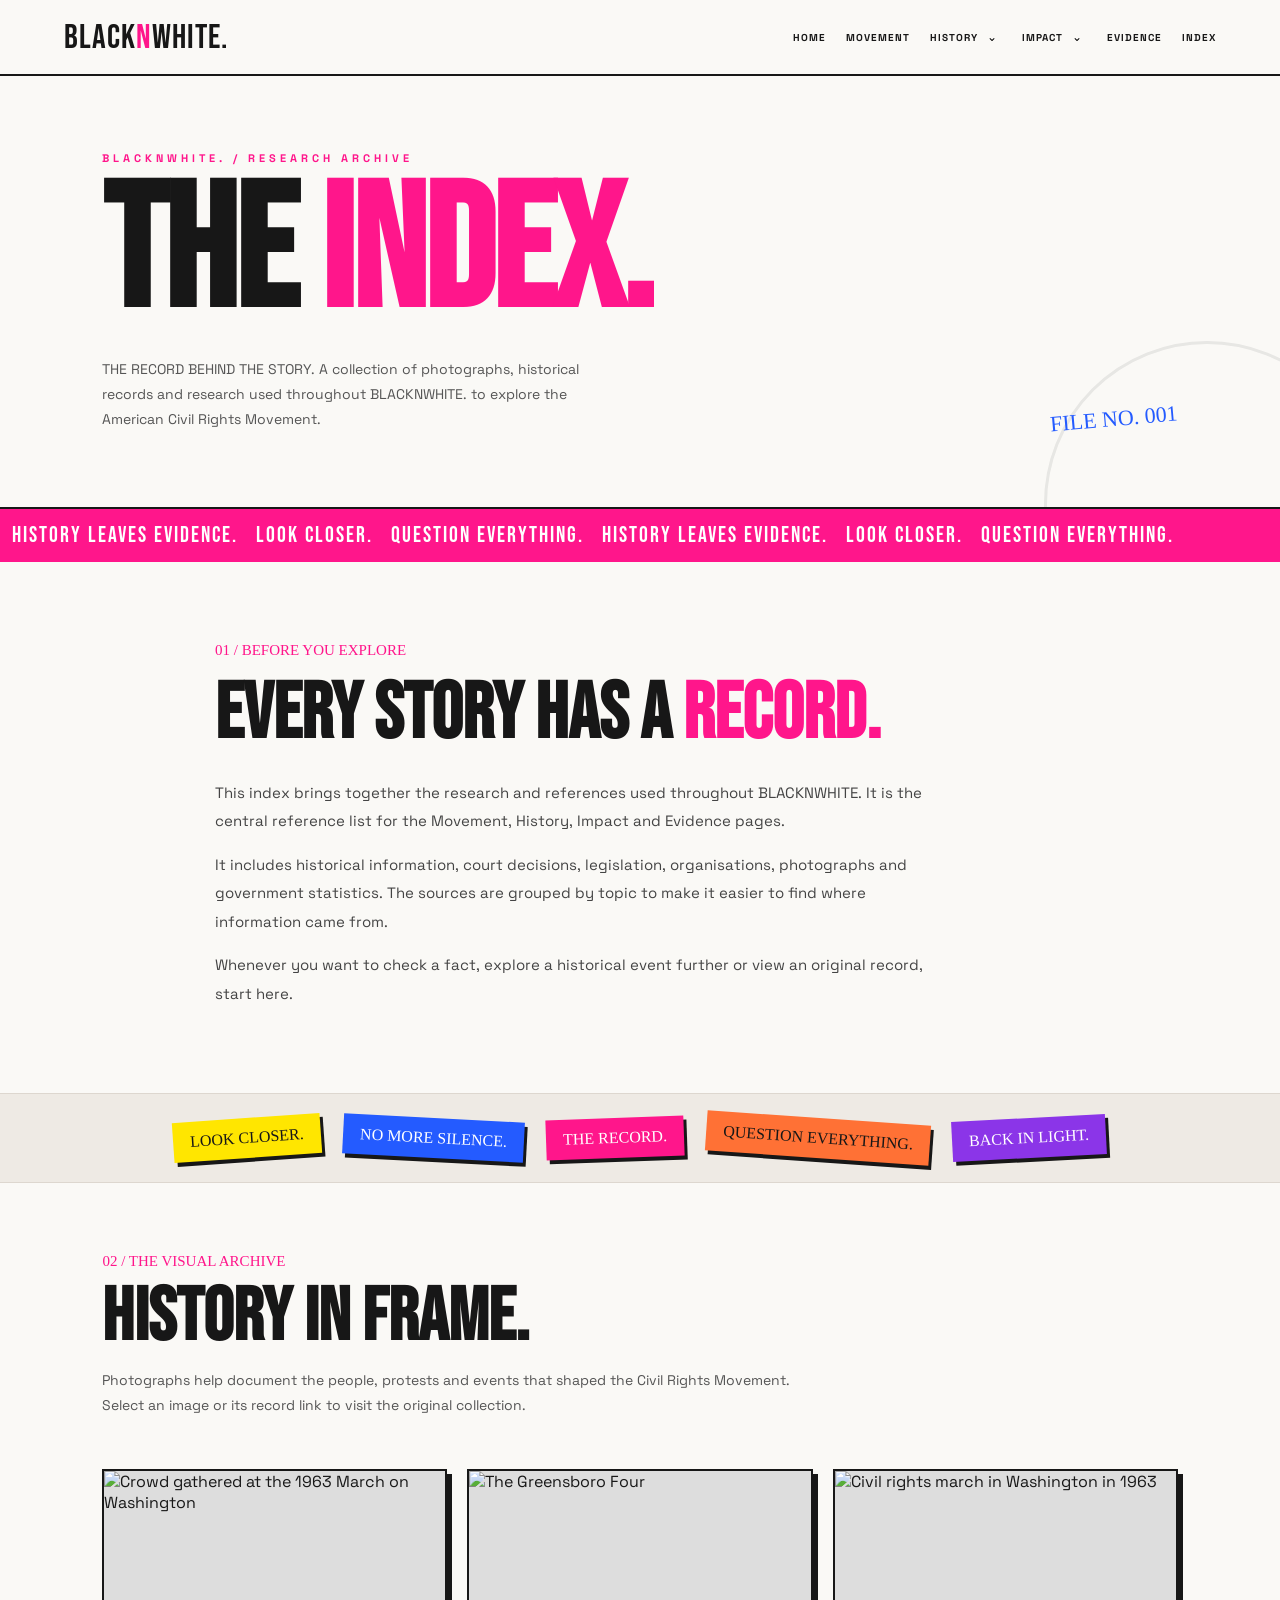
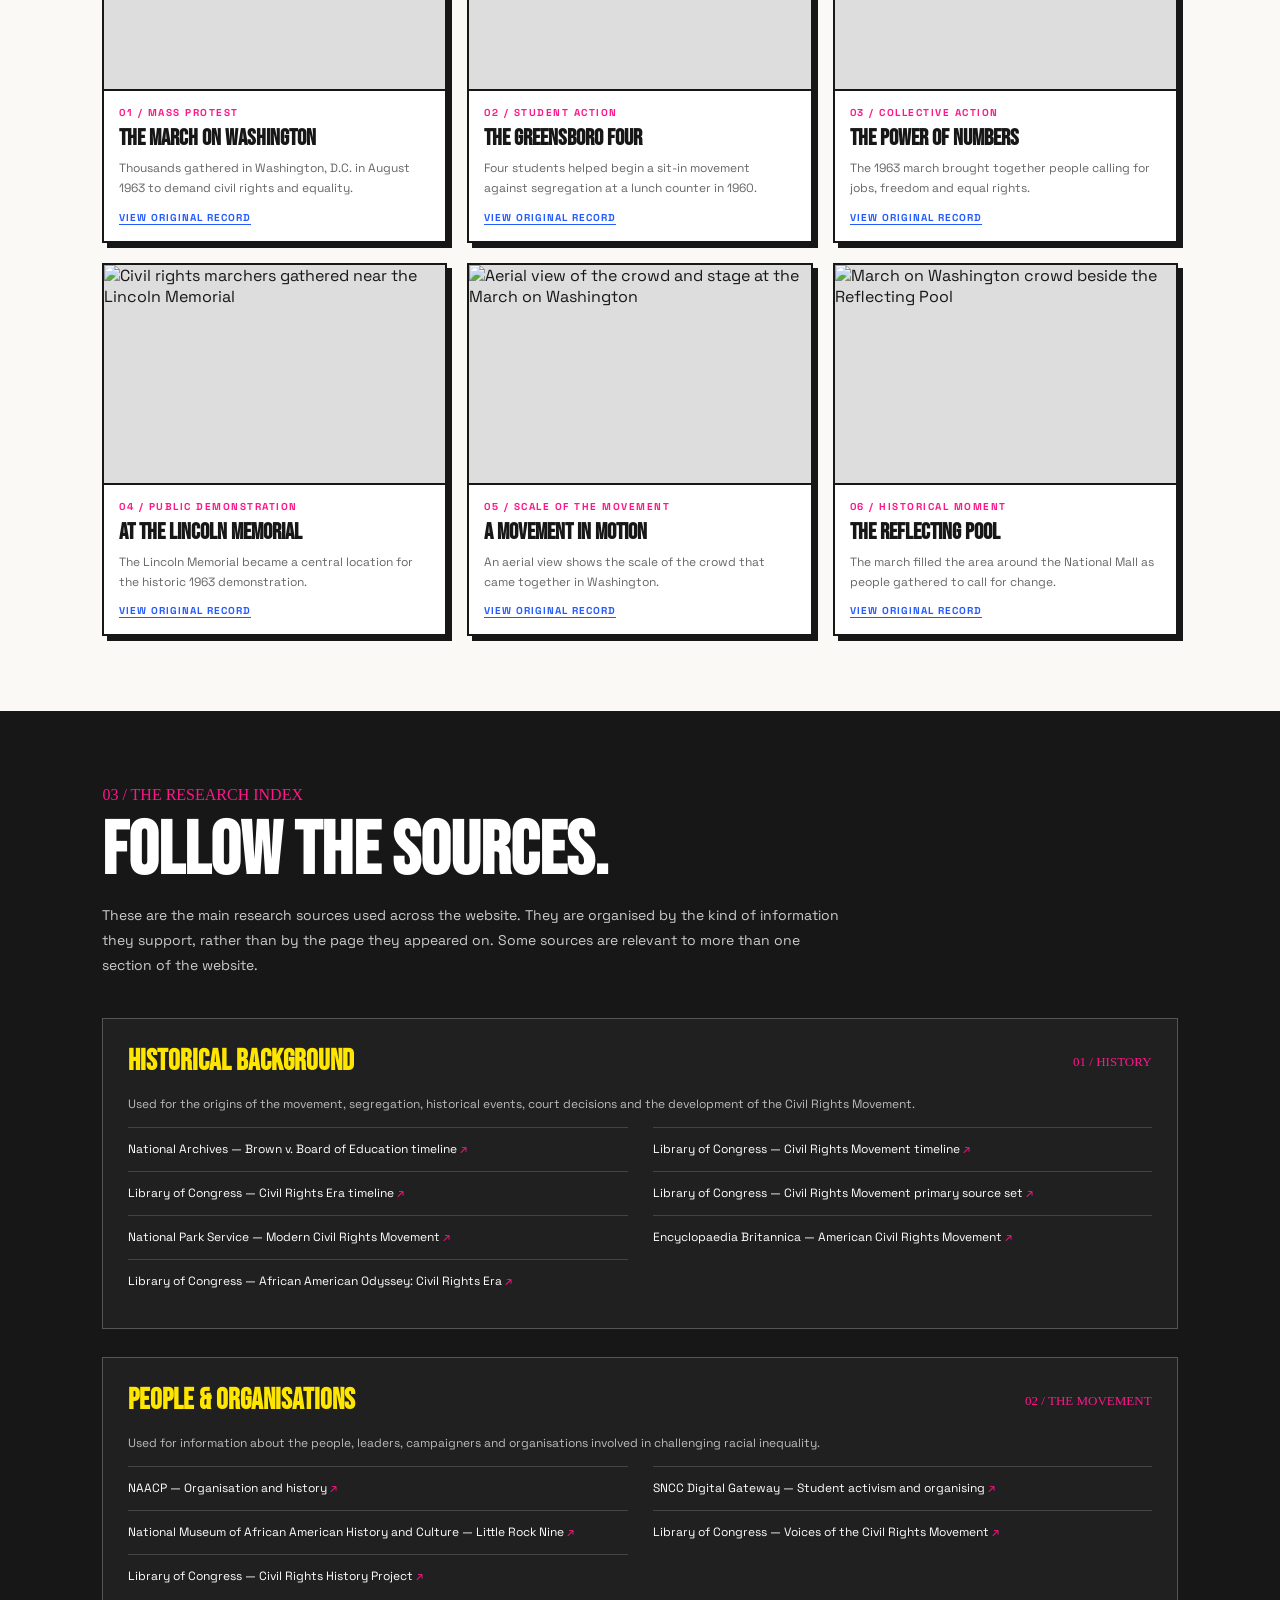
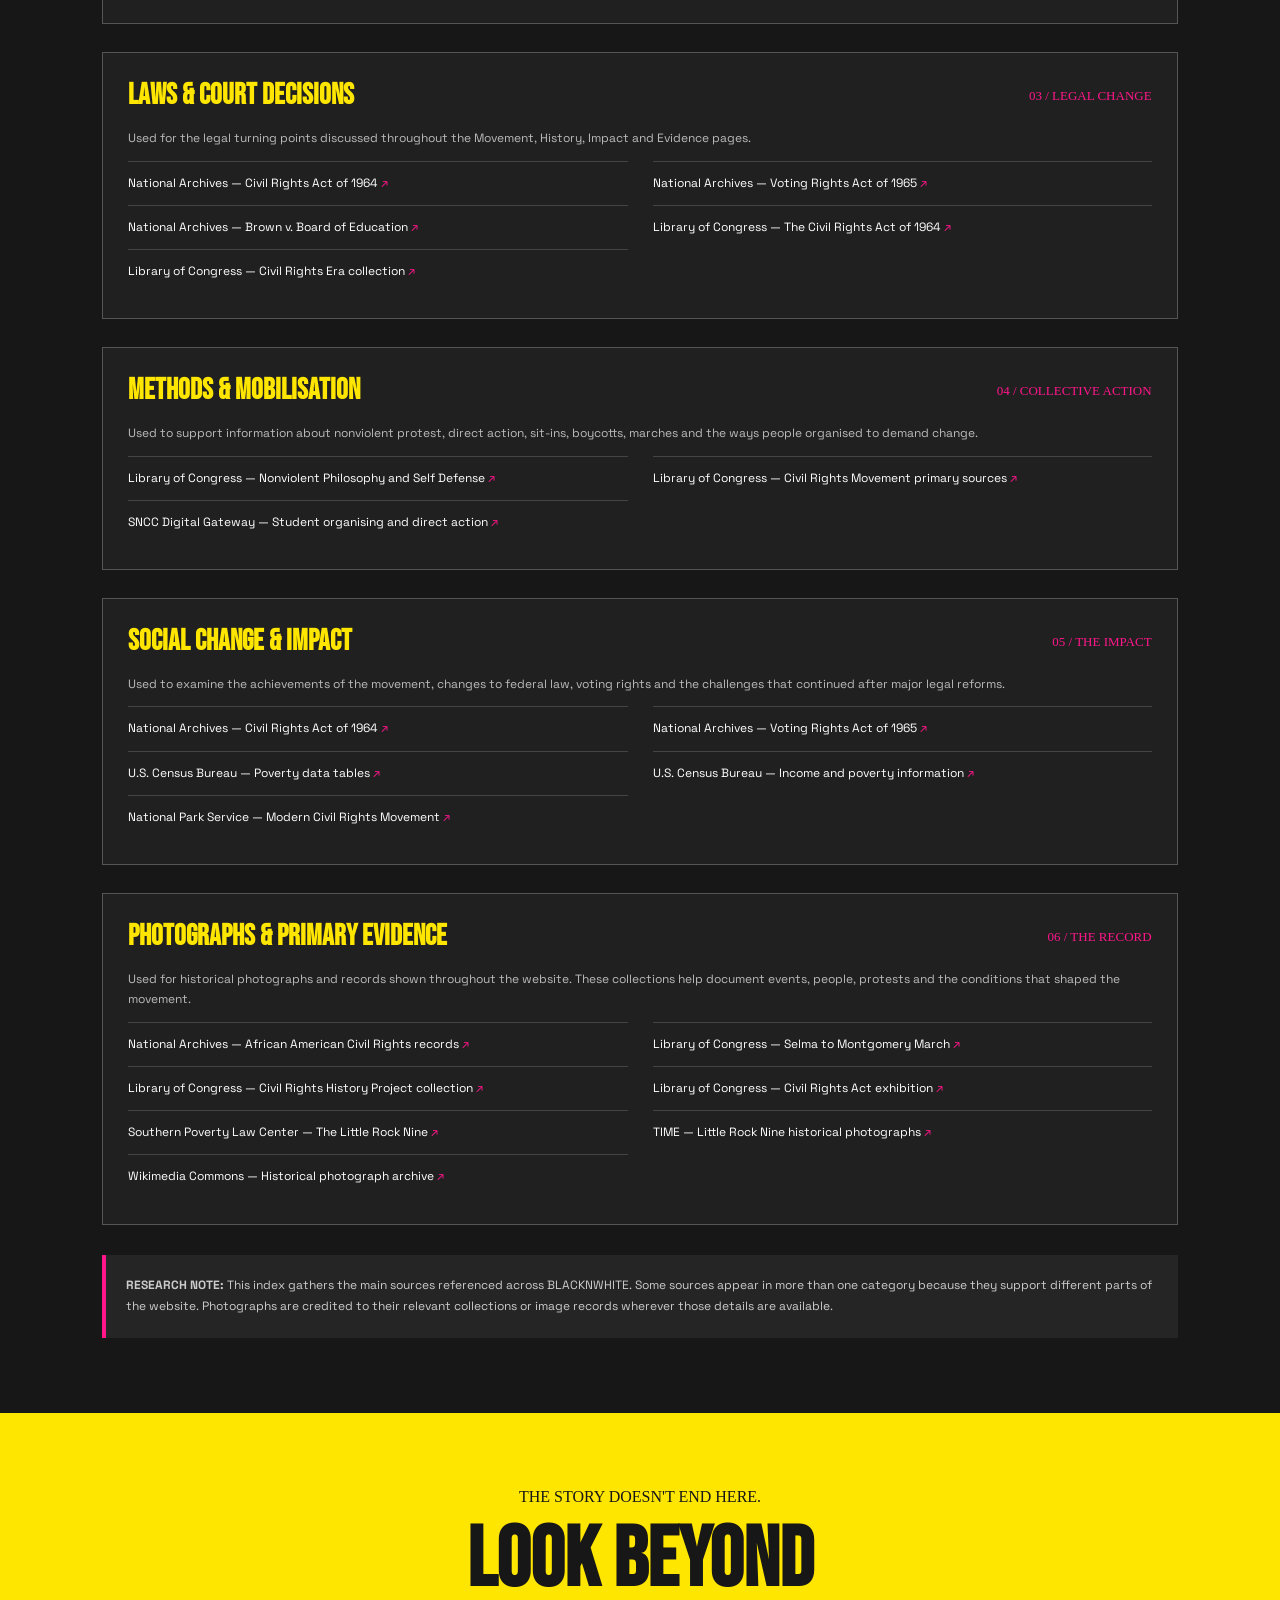
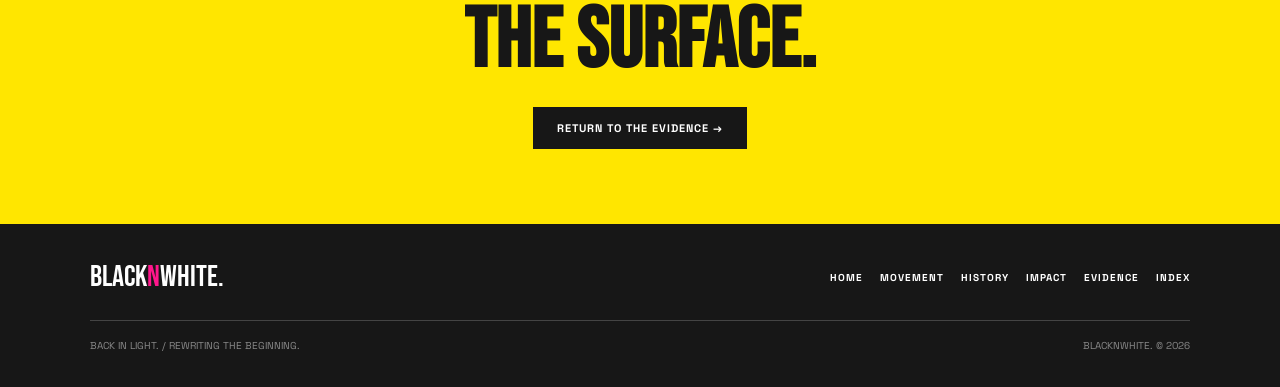
==== commit c4519bf5: "Update index.html" ====
--- a/index.html
+++ b/index.html
@@ -4,11 +4,11 @@
 <head>
 <meta charset="UTF-8">
 <meta name="viewport" content="width=device-width, initial-scale=1.0">
-<title>INDEX — BLACKNWHITE.</title>
+<title>THE INDEX — BLACKNWHITE.</title>
 
 <link rel="preconnect" href="https://fonts.googleapis.com">
 <link rel="preconnect" href="https://fonts.gstatic.com" crossorigin>
-<link href="https://fonts.googleapis.com/css2?family=Bebas+Neue&family=Permanent+Marker&family=Space+Grotesk:wght@400;500;600;700;800&display=swap" rel="stylesheet">
+<link href="https://fonts.googleapis.com/css2?family=Bebas+Neue&family=Permanent+Marker&family=Space+Grotesk:wght@400;500;600;700&display=swap" rel="stylesheet">
 
 <style>
 :root {
@@ -23,9 +23,9 @@
 }
 
 * {
+  box-sizing:border-box;
   margin:0;
   padding:0;
-  box-sizing:border-box;
 }
 
 html {
@@ -45,24 +45,24 @@
   text-decoration:none;
 }
 
-/* HEADER */
-
-header {
-  padding:18px 6%;
+/* NAVIGATION */
+
+.topbar {
+  min-height:76px;
+  padding:15px 5%;
   display:flex;
   justify-content:space-between;
   align-items:center;
-  border-bottom:1px solid #dedbd5;
+  border-bottom:2px solid var(--black);
   position:sticky;
   top:0;
-  background:rgba(250,249,246,.96);
-  backdrop-filter:blur(10px);
-  z-index:100;
+  z-index:1000;
+  background:var(--paper);
 }
 
 .logo {
   font-family:'Bebas Neue',sans-serif;
-  font-size:29px;
+  font-size:34px;
   letter-spacing:1px;
   white-space:nowrap;
 }
@@ -74,165 +74,142 @@
 
 nav {
   display:flex;
+  align-items:center;
   gap:20px;
-  align-items:center;
-  font-size:9px;
-  font-weight:800;
-  letter-spacing:1.3px;
-}
-
-nav a {
+  font-size:10px;
+  font-weight:700;
+  letter-spacing:1px;
+}
+
+nav > a {
   transition:color .2s;
 }
 
-nav a:hover {
-  color:var(--pink);
-}
-
-.nav-active {
-  color:var(--pink);
-}
-
-/* DROPDOWNS */
-
-.nav-dropdown {
+nav > a:hover {
+  color:var(--pink);
+}
+
+.dropdown {
   position:relative;
-  display:flex;
-  align-items:center;
-}
-
-.nav-dropdown-trigger {
+}
+
+.dropdown-line {
   display:flex;
   align-items:center;
   gap:4px;
 }
 
-.dropdown-arrow {
+.dropdown-toggle {
   border:0;
-  background:transparent;
-  color:var(--pink);
-  font:inherit;
-  font-size:11px;
+  background:none;
   cursor:pointer;
-  padding:2px;
+  font-size:12px;
+  padding:5px;
 }
 
 .dropdown-menu {
+  display:none;
   position:absolute;
   top:100%;
   left:-12px;
-  min-width:205px;
-  padding:16px 0 8px;
-  background:var(--paper);
-  border:1px solid #dedbd5;
+  min-width:190px;
+  padding:10px;
+  background:var(--black);
+  color:white;
+  z-index:30;
+  border-top:4px solid var(--pink);
   box-shadow:5px 5px 0 var(--pink);
-  display:none;
-  flex-direction:column;
-  z-index:200;
-}
-
-.nav-dropdown.is-open .dropdown-menu {
-  display:flex;
 }
 
 .dropdown-menu a {
   display:block;
-  padding:12px 14px;
-  font-size:9px;
-  font-weight:800;
+  padding:10px;
+  font-size:10px;
   letter-spacing:1px;
-  white-space:nowrap;
 }
 
 .dropdown-menu a:hover {
   background:var(--pink);
-  color:white;
-}
-
-/* HERO */
-
-.page-hero {
-  min-height:510px;
-  padding:100px 9%;
+}
+
+.dropdown:hover .dropdown-menu,
+.dropdown:focus-within .dropdown-menu,
+.dropdown.open .dropdown-menu {
+  display:block;
+}
+
+/* LIGHT HERO */
+
+.hero {
+  min-height:410px;
+  padding:75px 8%;
+  background:var(--paper);
+  color:var(--black);
   position:relative;
+  overflow:hidden;
   display:flex;
   flex-direction:column;
   justify-content:center;
-  overflow:hidden;
-}
-
-.eyebrow,
-.section-label {
-  font-size:10px;
-  font-weight:800;
-  letter-spacing:3px;
-  color:var(--pink);
-}
-
-.page-hero h1 {
-  font-family:'Bebas Neue',sans-serif;
-  font-size:clamp(100px,17vw,190px);
-  line-height:.76;
-  letter-spacing:-3px;
-  margin-top:25px;
+  border-bottom:2px solid var(--black);
+}
+
+.hero::after {
+  content:"";
+  position:absolute;
+  width:320px;
+  height:320px;
+  border:3px solid rgba(23,23,23,.08);
+  border-radius:50%;
+  right:-90px;
+  bottom:-160px;
+}
+
+.hero-kicker {
+  color:var(--pink);
+  font-size:11px;
+  font-weight:700;
+  letter-spacing:4px;
+  margin-bottom:18px;
   position:relative;
   z-index:2;
 }
 
-.page-hero h1 span {
-  color:var(--pink);
-}
-
-.hero-description {
-  max-width:570px;
-  font-size:14px;
-  line-height:1.9;
-  margin-top:35px;
-  color:#444;
+.hero h1 {
+  font-family:'Bebas Neue',sans-serif;
+  font-size:clamp(80px,15vw,175px);
+  line-height:.82;
+  letter-spacing:-3px;
   position:relative;
   z-index:2;
 }
 
-.sticker {
-  position:absolute;
-  z-index:1;
-  pointer-events:none;
+.hero h1 span {
+  color:var(--pink);
+}
+
+.hero-bottom {
+  display:flex;
+  justify-content:space-between;
+  align-items:flex-end;
+  gap:20px;
+  margin-top:30px;
+  position:relative;
+  z-index:2;
+}
+
+.hero-bottom p {
+  max-width:520px;
+  color:#555;
+  font-size:14px;
+  line-height:1.8;
+}
+
+.hero-number {
   font-family:'Permanent Marker',cursive;
-}
-
-.sticker-one {
-  right:12%;
-  top:18%;
-  background:var(--yellow);
-  padding:12px 17px;
-  transform:rotate(8deg);
-  font-size:17px;
-}
-
-.sticker-two {
-  right:8%;
-  bottom:17%;
-  background:var(--blue);
-  color:white;
-  padding:10px 15px;
-  transform:rotate(-7deg);
-  font-size:16px;
-}
-
-.sticker-three {
-  right:28%;
-  top:52%;
-  color:var(--purple);
-  font-size:40px;
-  transform:rotate(12deg);
-}
-
-.sticker-four {
-  left:4%;
-  bottom:8%;
-  color:var(--orange);
-  font-size:24px;
-  transform:rotate(-8deg);
+  color:var(--blue);
+  font-size:22px;
+  transform:rotate(-5deg);
+  white-space:nowrap;
 }
 
 /* TICKER */
@@ -240,298 +217,341 @@
 .ticker {
   background:var(--pink);
   color:white;
-  padding:14px 0;
+  padding:13px 0;
   overflow:hidden;
   white-space:nowrap;
   font-family:'Bebas Neue',sans-serif;
   font-size:22px;
-  letter-spacing:3px;
+  letter-spacing:2px;
 }
 
 .ticker-track {
   display:inline-block;
-  animation:ticker 27s linear infinite;
-}
-
-@keyframes ticker {
+  animation:move 24s linear infinite;
+}
+
+@keyframes move {
   from {transform:translateX(0);}
   to {transform:translateX(-50%);}
 }
 
-/* JUMP LINKS */
-
-.jump-nav {
-  padding:30px 8%;
+/* INTRO */
+
+.intro {
+  padding:80px 9% 70px;
+  background:var(--paper);
+}
+
+.intro-inner {
+  max-width:850px;
+  margin:auto;
+}
+
+.section-label {
+  color:var(--pink);
+  font-family:'Permanent Marker',cursive;
+  font-size:15px;
+  margin-bottom:18px;
+}
+
+.intro h2 {
+  font-family:'Bebas Neue',sans-serif;
+  font-size:clamp(43px,7vw,78px);
+  line-height:.98;
+  margin-bottom:25px;
+}
+
+.intro h2 span {
+  color:var(--pink);
+}
+
+.intro p {
+  max-width:730px;
+  font-size:15px;
+  line-height:1.9;
+  color:#444;
+  margin-bottom:15px;
+}
+
+/* STICKERS */
+
+.sticker-strip {
+  padding:24px 7%;
   display:flex;
+  justify-content:center;
+  align-items:center;
   flex-wrap:wrap;
-  gap:12px;
-  border-bottom:1px solid #dedbd5;
-}
-
-.jump-nav a {
-  border:1px solid var(--black);
-  padding:12px 16px;
-  font-size:9px;
-  font-weight:800;
-  letter-spacing:1px;
-  transition:.2s;
-}
-
-.jump-nav a:hover {
+  gap:22px;
+  background:#eeeae4;
+  border-top:1px solid #ddd7cf;
+  border-bottom:1px solid #ddd7cf;
+}
+
+.sticker {
+  display:inline-block;
+  padding:11px 17px;
+  font-family:'Permanent Marker',cursive;
+  font-size:16px;
+  color:var(--black);
+  box-shadow:3px 4px 0 var(--black);
+}
+
+.sticker:nth-child(1) {
+  background:var(--yellow);
+  transform:rotate(-4deg);
+}
+
+.sticker:nth-child(2) {
+  background:var(--blue);
+  color:white;
+  transform:rotate(3deg);
+}
+
+.sticker:nth-child(3) {
   background:var(--pink);
   color:white;
-  border-color:var(--pink);
-  transform:translateY(-3px);
-}
-
-/* SECTIONS */
-
-.content-section {
-  padding:100px 9%;
-  position:relative;
-}
-
-.content-section.alt {
-  background:#f1eee9;
-}
-
-.section-top {
+  transform:rotate(-2deg);
+}
+
+.sticker:nth-child(4) {
+  background:var(--orange);
+  transform:rotate(4deg);
+}
+
+.sticker:nth-child(5) {
+  background:var(--purple);
+  color:white;
+  transform:rotate(-3deg);
+}
+
+/* SECTION HEADINGS */
+
+.section-heading {
+  padding:70px 8% 30px;
+}
+
+.section-heading .eyebrow {
+  color:var(--pink);
+  font-family:'Permanent Marker',cursive;
+  font-size:15px;
+  margin-bottom:12px;
+}
+
+.section-heading h2 {
+  font-family:'Bebas Neue',sans-serif;
+  font-size:clamp(45px,7vw,75px);
+  line-height:.95;
+}
+
+.section-heading p {
+  margin-top:15px;
+  max-width:700px;
+  line-height:1.8;
+  color:#555;
+  font-size:14px;
+}
+
+/* IMAGE ARCHIVE */
+
+.gallery {
+  padding:20px 8% 75px;
+  display:grid;
+  grid-template-columns:repeat(3,1fr);
+  gap:20px;
+}
+
+.image-card {
+  background:white;
+  border:2px solid var(--black);
+  box-shadow:5px 5px 0 var(--black);
+  transition:transform .2s,box-shadow .2s;
+}
+
+.image-card:hover {
+  transform:translate(-3px,-3px);
+  box-shadow:8px 8px 0 var(--pink);
+}
+
+.image-card img {
+  display:block;
+  width:100%;
+  height:220px;
+  object-fit:cover;
+  background:#ddd;
+  border-bottom:2px solid var(--black);
+}
+
+.image-caption {
+  padding:15px;
+}
+
+.image-caption small {
+  display:block;
+  color:var(--pink);
+  font-weight:700;
+  font-size:10px;
+  letter-spacing:1.5px;
+  margin-bottom:7px;
+}
+
+.image-caption h3 {
+  font-family:'Bebas Neue',sans-serif;
+  font-size:23px;
+  line-height:1.05;
+  margin-bottom:8px;
+}
+
+.image-caption p {
+  color:#666;
+  font-size:12px;
+  line-height:1.7;
+}
+
+.image-caption a {
+  display:inline-block;
+  margin-top:12px;
+  color:var(--blue);
+  font-size:10px;
+  font-weight:700;
+  letter-spacing:1px;
+  border-bottom:1px solid var(--blue);
+}
+
+/* RESEARCH SOURCES */
+
+.sources-section {
+  background:var(--black);
+  color:white;
+  padding:75px 8%;
+}
+
+.sources-section .eyebrow {
+  color:var(--pink);
+  font-family:'Permanent Marker',cursive;
+  margin-bottom:12px;
+}
+
+.sources-section h2 {
+  font-family:'Bebas Neue',sans-serif;
+  font-size:clamp(45px,7vw,75px);
+  line-height:.95;
+  margin-bottom:15px;
+}
+
+.sources-intro {
+  max-width:750px;
+  color:#ccc;
+  font-size:14px;
+  line-height:1.8;
+  margin-bottom:40px;
+}
+
+.source-group {
+  margin-bottom:28px;
+  border:1px solid #555;
+  padding:25px;
+  background:#202020;
+}
+
+.source-group-header {
   display:flex;
   justify-content:space-between;
-  align-items:flex-start;
-  gap:30px;
-  margin-bottom:45px;
-}
-
-.section-top h2 {
+  align-items:center;
+  gap:15px;
+  margin-bottom:15px;
+}
+
+.source-group h3 {
   font-family:'Bebas Neue',sans-serif;
-  font-size:clamp(65px,9vw,110px);
-  line-height:.83;
-  margin-top:18px;
-}
-
-.section-top h2 span {
-  color:var(--pink);
-}
-
-.section-number {
+  font-size:29px;
+  color:var(--yellow);
+}
+
+.source-group-header span {
+  font-family:'Permanent Marker',cursive;
+  color:var(--pink);
+  font-size:13px;
+}
+
+.source-group p {
+  color:#bbb;
+  font-size:12px;
+  line-height:1.7;
+  margin-bottom:12px;
+}
+
+.source-list {
+  list-style:none;
+  display:grid;
+  grid-template-columns:1fr 1fr;
+  gap:0 25px;
+}
+
+.source-list li {
+  border-top:1px solid #444;
+  padding:12px 0;
+  font-size:12px;
+  line-height:1.6;
+}
+
+.source-list a {
+  color:white;
+  transition:color .2s;
+}
+
+.source-list a:hover {
+  color:var(--pink);
+}
+
+.source-list a::after {
+  content:" ↗";
+  color:var(--pink);
+}
+
+.source-note {
+  margin-top:30px;
+  padding:20px;
+  border-left:4px solid var(--pink);
+  background:#252525;
+  color:#ccc;
+  font-size:12px;
+  line-height:1.8;
+}
+
+/* END SECTION */
+
+.end-section {
+  padding:75px 8%;
+  background:var(--yellow);
+  text-align:center;
+}
+
+.end-section p {
+  font-family:'Permanent Marker',cursive;
+  font-size:16px;
+  margin-bottom:15px;
+}
+
+.end-section h2 {
   font-family:'Bebas Neue',sans-serif;
-  font-size:65px;
-  color:#dedbd5;
-  line-height:1;
-}
-
-.lead-text {
-  max-width:850px;
-  font-size:16px;
-  line-height:1.9;
-  color:#444;
-  margin-bottom:45px;
-}
-
-/* INTRO PANEL */
-
-.index-intro {
+  font-size:clamp(45px,8vw,85px);
+  line-height:.95;
+  margin-bottom:25px;
+}
+
+.end-link {
+  display:inline-block;
+  padding:14px 24px;
   background:var(--black);
   color:white;
-  padding:40px;
-  margin:35px 0 55px;
-}
-
-.index-intro h3 {
-  font-family:'Bebas Neue',sans-serif;
-  font-size:clamp(42px,7vw,75px);
-  line-height:.9;
-}
-
-.index-intro h3 span {
-  color:var(--pink);
-}
-
-.index-intro p {
-  max-width:760px;
-  margin-top:20px;
-  font-size:13px;
-  line-height:1.9;
-  color:#ddd;
-}
-
-/* SOURCE CATEGORIES */
-
-.source-category {
-  margin:65px 0;
-  scroll-margin-top:110px;
-}
-
-.category-heading {
-  display:flex;
-  justify-content:space-between;
-  align-items:flex-end;
-  gap:20px;
-  padding-bottom:18px;
-  border-bottom:2px solid var(--black);
-  margin-bottom:25px;
-}
-
-.category-heading h3 {
-  font-family:'Bebas Neue',sans-serif;
-  font-size:clamp(38px,6vw,60px);
-  line-height:.9;
-}
-
-.category-heading h3 span {
-  color:var(--pink);
-}
-
-.category-number {
-  font-family:'Bebas Neue',sans-serif;
-  font-size:45px;
-  color:#d7d2ca;
-}
-
-/* SOURCE CARDS */
-
-.source-grid {
-  display:grid;
-  grid-template-columns:repeat(2,1fr);
-  gap:18px;
-}
-
-.source-card {
-  background:white;
-  border:1px solid #e1ded8;
-  padding:28px;
-  position:relative;
-  transition:.2s;
-  display:flex;
-  flex-direction:column;
-  min-height:245px;
-}
-
-.source-card:hover {
-  transform:translateY(-4px);
-  box-shadow:5px 5px 0 var(--pink);
-}
-
-.source-type {
-  color:var(--pink);
-  font-size:9px;
-  font-weight:800;
-  letter-spacing:2px;
-}
-
-.source-card h4 {
-  font-family:'Bebas Neue',sans-serif;
-  font-size:32px;
-  margin:13px 0 10px;
-  line-height:1;
-}
-
-.source-card p {
-  font-size:12px;
-  line-height:1.8;
-  color:#555;
-  flex:1;
-}
-
-.source-card a {
-  display:inline-block;
-  align-self:flex-start;
-  margin-top:20px;
-  color:var(--blue);
-  font-size:10px;
-  font-weight:800;
+  font-size:11px;
+  font-weight:700;
   letter-spacing:1px;
-  text-decoration:underline;
-  text-underline-offset:3px;
-}
-
-.source-card a:hover {
-  color:var(--pink);
-}
-
-/* SOURCE NOTE */
-
-.source-reminder {
-  background:#e9edff;
-  border-left:7px solid var(--blue);
-  padding:30px;
-  margin:45px 0;
-}
-
-.source-reminder h3 {
-  font-family:'Bebas Neue',sans-serif;
-  font-size:34px;
-  margin-bottom:12px;
-}
-
-.source-reminder p {
-  font-size:13px;
-  line-height:1.9;
-  color:#333;
-}
-
-/* RESEARCH NOTE */
-
-.research-note {
-  background:var(--yellow);
-  padding:38px;
-  margin-top:55px;
-  transform:rotate(-.3deg);
-}
-
-.research-note h3 {
-  font-family:'Permanent Marker',cursive;
-  font-size:27px;
-  margin-bottom:15px;
-}
-
-.research-note p {
-  font-size:13px;
-  line-height:1.9;
-}
-
-/* BOTTOM NAV */
-
-.bottom-nav {
-  padding:65px 9%;
+  transition:background .2s;
+}
+
+.end-link:hover {
   background:var(--pink);
-  color:white;
-}
-
-.bottom-nav h2 {
-  font-family:'Bebas Neue',sans-serif;
-  font-size:clamp(55px,9vw,100px);
-  line-height:.85;
-}
-
-.bottom-nav p {
-  font-size:13px;
-  line-height:1.8;
-  margin-top:20px;
-  max-width:550px;
-}
-
-.bottom-links {
-  display:flex;
-  flex-wrap:wrap;
-  gap:12px;
-  margin-top:30px;
-}
-
-.bottom-links a {
-  background:white;
-  color:var(--black);
-  padding:13px 18px;
-  font-size:10px;
-  font-weight:800;
-  letter-spacing:1px;
-  transition:.2s;
-}
-
-.bottom-links a:hover {
-  background:var(--black);
-  color:white;
 }
 
 /* FOOTER */
@@ -546,140 +566,99 @@
   display:flex;
   justify-content:space-between;
   align-items:center;
+  gap:25px;
   flex-wrap:wrap;
-  gap:25px;
 }
 
 .footer-logo {
   font-family:'Bebas Neue',sans-serif;
-  font-size:35px;
-}
-
-.footer-nav {
+  font-size:30px;
+}
+
+.footer-links {
   display:flex;
   flex-wrap:wrap;
-  gap:18px;
-  font-size:9px;
-  font-weight:800;
+  gap:17px;
+  font-size:10px;
+  font-weight:700;
   letter-spacing:1px;
 }
 
-.footer-nav a:hover {
+.footer-links a:hover {
   color:var(--pink);
 }
 
 .footer-bottom {
   border-top:1px solid #444;
-  margin-top:30px;
-  padding-top:20px;
+  margin-top:25px;
+  padding-top:18px;
+  color:#888;
+  font-size:10px;
   display:flex;
   justify-content:space-between;
-  gap:15px;
   flex-wrap:wrap;
-  font-size:10px;
-  color:#aaa;
+  gap:10px;
 }
 
 /* MOBILE */
 
-@media(max-width:750px) {
-  header {
-    padding:15px 5%;
-  }
-
-  .logo {
-    font-size:25px;
-  }
-
-  nav {
-    gap:10px;
-    font-size:8px;
-  }
-
-  .page-hero {
-    min-height:480px;
-    padding:80px 7%;
-  }
-
-  .page-hero h1 {
-    font-size:clamp(85px,16vw,130px);
-  }
-
-  .sticker-one {
-    right:5%;
-    top:7%;
-    font-size:12px;
-  }
-
-  .sticker-two {
-    right:5%;
-    bottom:7%;
-    font-size:12px;
-  }
-
-  .sticker-three,
-  .sticker-four {
-    display:none;
-  }
-
-  .content-section {
-    padding:75px 7%;
-  }
-
-  .section-top {
+@media(max-width:850px) {
+  .topbar {
+    align-items:flex-start;
     flex-direction:column;
     gap:15px;
   }
 
-  .section-number {
-    font-size:45px;
-  }
-
-  .source-grid {
+  nav {
+    flex-wrap:wrap;
+    gap:13px;
+  }
+
+  .gallery {
+    grid-template-columns:repeat(2,1fr);
+  }
+}
+
+@media(max-width:600px) {
+  .hero {
+    padding:65px 7%;
+  }
+
+  .hero-bottom {
+    align-items:flex-start;
+    flex-direction:column;
+  }
+
+  .intro {
+    padding:60px 7%;
+  }
+
+  .gallery,
+  .source-list {
     grid-template-columns:1fr;
   }
 
-  .jump-nav {
-    padding:22px 6%;
-  }
-
-  .index-intro,
-  .research-note {
-    padding:28px;
-  }
-
-  .footer-top {
-    flex-direction:column;
-    align-items:flex-start;
-  }
-}
-
-@media(max-width:480px) {
-  header {
-    flex-direction:column;
-    gap:10px;
-  }
-
-  nav {
-    justify-content:center;
-    flex-wrap:wrap;
-  }
-
-  .page-hero {
-    min-height:430px;
-  }
-
-  .page-hero h1 {
-    font-size:clamp(75px,18vw,105px);
-  }
-
-  .jump-nav a {
-    font-size:8px;
-  }
-
-  .bottom-links {
-    flex-direction:column;
-    align-items:flex-start;
+  .gallery {
+    padding-left:7%;
+    padding-right:7%;
+  }
+
+  .section-heading,
+  .sources-section {
+    padding-left:7%;
+    padding-right:7%;
+  }
+
+  .image-card img {
+    height:230px;
+  }
+
+  .footer-links {
+    gap:12px;
+  }
+
+  .source-group {
+    padding:19px;
   }
 }
 </style>
@@ -687,662 +666,397 @@
 
 <body>
 
-<!-- HEADER -->
-
-<header>
-  <a href="home.html" class="logo">BLACK<span>N</span>WHITE.</a>
+<header class="topbar">
+  <a class="logo" href="home.html">BLACK<span>N</span>WHITE.</a>
 
   <nav>
     <a href="home.html">HOME</a>
     <a href="movement.html">MOVEMENT</a>
 
-    <div class="nav-dropdown">
-      <div class="nav-dropdown-trigger">
+    <div class="dropdown">
+      <div class="dropdown-line">
         <a href="history.html">HISTORY</a>
-        <button class="dropdown-arrow" type="button" aria-label="Open History menu" aria-expanded="false">⌄</button>
+        <button class="dropdown-toggle" aria-label="Toggle History menu">⌄</button>
       </div>
       <div class="dropdown-menu">
-        <a href="history.html#emergence">HISTORY & EMERGENCE</a>
+        <a href="history.html#emergence">EMERGENCE</a>
         <a href="history.html#deviance">DEVIANCE</a>
         <a href="history.html#movement-cycle">MOVEMENT CYCLE</a>
       </div>
     </div>
 
-    <div class="nav-dropdown">
-      <div class="nav-dropdown-trigger">
+    <div class="dropdown">
+      <div class="dropdown-line">
         <a href="impact.html">IMPACT</a>
-        <button class="dropdown-arrow" type="button" aria-label="Open Impact menu" aria-expanded="false">⌄</button>
+        <button class="dropdown-toggle" aria-label="Toggle Impact menu">⌄</button>
       </div>
       <div class="dropdown-menu">
-        <a href="impact.html#methods">METHODS & MOBILISATION</a>
+        <a href="impact.html#methods">METHODS</a>
         <a href="impact.html#social-change">SOCIAL CHANGE</a>
-        <a href="impact.html#limitations">ONGOING CHALLENGES</a>
+        <a href="impact.html#limitations">LIMITATIONS</a>
       </div>
     </div>
 
     <a href="evidence.html">EVIDENCE</a>
-    <a href="index.html" class="nav-active">INDEX ↗</a>
+    <a href="index.html">INDEX</a>
   </nav>
 </header>
 
+<main>
+
 <!-- HERO -->
 
-<section class="page-hero">
-  <div class="eyebrow">06 / THE RESEARCH BEHIND THE STORY</div>
-
-  <h1>
-    THE<br>
-    <span>INDEX.</span>
-  </h1>
-
-  <p class="hero-description">
-    Every claim has a source. This is the research directory
-    behind BLACKNWHITE. Explore the books, historical records,
-    government documents and collections used to investigate
-    the American Civil Rights Movement.
-  </p>
-
-  <div class="sticker sticker-one">CHECK THE SOURCE.</div>
-  <div class="sticker sticker-two">FOLLOW THE FACTS.</div>
-  <div class="sticker sticker-three">✳</div>
-  <div class="sticker sticker-four">RESEARCH MATTERS.</div>
+<section class="hero">
+  <div class="hero-kicker">BLACKNWHITE. / RESEARCH ARCHIVE</div>
+  <h1>THE <span>INDEX.</span></h1>
+
+  <div class="hero-bottom">
+    <p>
+      THE RECORD BEHIND THE STORY.
+      A collection of photographs, historical records and research
+      used throughout BLACKNWHITE. to explore the American Civil
+      Rights Movement.
+    </p>
+    <div class="hero-number">FILE NO. 001</div>
+  </div>
 </section>
-
-<!-- TICKER -->
 
 <div class="ticker">
   <div class="ticker-track">
-    EVERY SOURCE HAS A STORY. EVERY RECORD LEAVES A TRACE. ✳
-    LOOK IT UP. READ IT. QUESTION IT. ✳
-    EVERY SOURCE HAS A STORY. EVERY RECORD LEAVES A TRACE. ✳
-    LOOK IT UP. READ IT. QUESTION IT. ✳
+    &nbsp; HISTORY LEAVES EVIDENCE. &nbsp; LOOK CLOSER. &nbsp; QUESTION EVERYTHING. &nbsp; HISTORY LEAVES EVIDENCE. &nbsp; LOOK CLOSER. &nbsp; QUESTION EVERYTHING. &nbsp;
   </div>
 </div>
 
-<!-- JUMP LINKS -->
-
-<div class="jump-nav">
-  <a href="#background">01 / BACKGROUND ↓</a>
-  <a href="#history-sources">02 / HISTORY ↓</a>
-  <a href="#movement-sources">03 / MOVEMENT ↓</a>
-  <a href="#impact-sources">04 / IMPACT ↓</a>
-  <a href="#photo-sources">05 / PHOTOGRAPHS ↓</a>
+<!-- INTRO -->
+
+<section class="intro">
+  <div class="intro-inner">
+    <div class="section-label">01 / BEFORE YOU EXPLORE</div>
+    <h2>EVERY STORY HAS A <span>RECORD.</span></h2>
+
+    <p>
+      This index brings together the research and references used
+      throughout BLACKNWHITE. It is the central reference list for
+      the Movement, History, Impact and Evidence pages.
+    </p>
+
+    <p>
+      It includes historical information, court decisions,
+      legislation, organisations, photographs and government
+      statistics. The sources are grouped by topic to make it
+      easier to find where information came from.
+    </p>
+
+    <p>
+      Whenever you want to check a fact, explore a historical event
+      further or view an original record, start here.
+    </p>
+  </div>
+</section>
+
+<!-- STICKERS -->
+
+<div class="sticker-strip" aria-label="Decorative stickers">
+  <span class="sticker">LOOK CLOSER.</span>
+  <span class="sticker">NO MORE SILENCE.</span>
+  <span class="sticker">THE RECORD.</span>
+  <span class="sticker">QUESTION EVERYTHING.</span>
+  <span class="sticker">BACK IN LIGHT.</span>
 </div>
 
-<!-- INTRODUCTION -->
-
-<section class="content-section">
-
-  <div class="section-top">
-    <div>
-      <div class="section-label">RESEARCH / SOURCE DIRECTORY</div>
-      <h2>WHERE THE<br><span>FACTS COME FROM.</span></h2>
+<!-- IMAGE ARCHIVE -->
+
+<section id="archive">
+  <div class="section-heading">
+    <div class="eyebrow">02 / THE VISUAL ARCHIVE</div>
+    <h2>HISTORY IN FRAME.</h2>
+    <p>
+      Photographs help document the people, protests and events
+      that shaped the Civil Rights Movement. Select an image or
+      its record link to visit the original collection.
+    </p>
+  </div>
+
+  <div class="gallery">
+
+    <article class="image-card">
+      <a href="https://commons.wikimedia.org/wiki/File:View_of_Crowd_at_1963_March_on_Washington.jpg" target="_blank" rel="noopener">
+        <img src="https://commons.wikimedia.org/wiki/Special:FilePath/View_of_Crowd_at_1963_March_on_Washington.jpg" alt="Crowd gathered at the 1963 March on Washington" loading="lazy">
+      </a>
+      <div class="image-caption">
+        <small>01 / MASS PROTEST</small>
+        <h3>THE MARCH ON WASHINGTON</h3>
+        <p>Thousands gathered in Washington, D.C. in August 1963 to demand civil rights and equality.</p>
+        <a href="https://commons.wikimedia.org/wiki/File:View_of_Crowd_at_1963_March_on_Washington.jpg" target="_blank" rel="noopener">VIEW ORIGINAL RECORD</a>
+      </div>
+    </article>
+
+    <article class="image-card">
+      <a href="https://commons.wikimedia.org/wiki/File:Greensboro_Four.jpg" target="_blank" rel="noopener">
+        <img src="https://commons.wikimedia.org/wiki/Special:FilePath/Greensboro_Four.jpg" alt="The Greensboro Four" loading="lazy">
+      </a>
+      <div class="image-caption">
+        <small>02 / STUDENT ACTION</small>
+        <h3>THE GREENSBORO FOUR</h3>
+        <p>Four students helped begin a sit-in movement against segregation at a lunch counter in 1960.</p>
+        <a href="https://commons.wikimedia.org/wiki/File:Greensboro_Four.jpg" target="_blank" rel="noopener">VIEW ORIGINAL RECORD</a>
+      </div>
+    </article>
+
+    <article class="image-card">
+      <a href="https://commons.wikimedia.org/wiki/File:1963_march_on_washington.jpg" target="_blank" rel="noopener">
+        <img src="https://commons.wikimedia.org/wiki/Special:FilePath/1963_march_on_washington.jpg" alt="Civil rights march in Washington in 1963" loading="lazy">
+      </a>
+      <div class="image-caption">
+        <small>03 / COLLECTIVE ACTION</small>
+        <h3>THE POWER OF NUMBERS</h3>
+        <p>The 1963 march brought together people calling for jobs, freedom and equal rights.</p>
+        <a href="https://commons.wikimedia.org/wiki/File:1963_march_on_washington.jpg" target="_blank" rel="noopener">VIEW ORIGINAL RECORD</a>
+      </div>
+    </article>
+
+    <article class="image-card">
+      <a href="https://commons.wikimedia.org/wiki/File:Civil_rights_march_on_Washington_Lincoln_Memorial.jpg" target="_blank" rel="noopener">
+        <img src="https://commons.wikimedia.org/wiki/Special:FilePath/Civil_rights_march_on_Washington_Lincoln_Memorial.jpg" alt="Civil rights marchers gathered near the Lincoln Memorial" loading="lazy">
+      </a>
+      <div class="image-caption">
+        <small>04 / PUBLIC DEMONSTRATION</small>
+        <h3>AT THE LINCOLN MEMORIAL</h3>
+        <p>The Lincoln Memorial became a central location for the historic 1963 demonstration.</p>
+        <a href="https://commons.wikimedia.org/wiki/File:Civil_rights_march_on_Washington_Lincoln_Memorial.jpg" target="_blank" rel="noopener">VIEW ORIGINAL RECORD</a>
+      </div>
+    </article>
+
+    <article class="image-card">
+      <a href="https://commons.wikimedia.org/wiki/File:Aerial_view_of_crowd_and_stage_at_the_March_on_Washington.jpg" target="_blank" rel="noopener">
+        <img src="https://commons.wikimedia.org/wiki/Special:FilePath/Aerial_view_of_crowd_and_stage_at_the_March_on_Washington.jpg" alt="Aerial view of the crowd and stage at the March on Washington" loading="lazy">
+      </a>
+      <div class="image-caption">
+        <small>05 / SCALE OF THE MOVEMENT</small>
+        <h3>A MOVEMENT IN MOTION</h3>
+        <p>An aerial view shows the scale of the crowd that came together in Washington.</p>
+        <a href="https://commons.wikimedia.org/wiki/File:Aerial_view_of_crowd_and_stage_at_the_March_on_Washington.jpg" target="_blank" rel="noopener">VIEW ORIGINAL RECORD</a>
+      </div>
+    </article>
+
+    <article class="image-card">
+      <a href="https://commons.wikimedia.org/wiki/File:March_on_Washington_-_Reflecting_Pool.jpg" target="_blank" rel="noopener">
+        <img src="https://commons.wikimedia.org/wiki/Special:FilePath/March_on_Washington_-_Reflecting_Pool.jpg" alt="March on Washington crowd beside the Reflecting Pool" loading="lazy">
+      </a>
+      <div class="image-caption">
+        <small>06 / HISTORICAL MOMENT</small>
+        <h3>THE REFLECTING POOL</h3>
+        <p>The march filled the area around the National Mall as people gathered to call for change.</p>
+        <a href="https://commons.wikimedia.org/wiki/File:March_on_Washington_-_Reflecting_Pool.jpg" target="_blank" rel="noopener">VIEW ORIGINAL RECORD</a>
+      </div>
+    </article>
+
+  </div>
+</section>
+
+<!-- MASTER SOURCE LIST -->
+
+<section class="sources-section" id="sources">
+
+  <div class="eyebrow">03 / THE RESEARCH INDEX</div>
+  <h2>FOLLOW THE SOURCES.</h2>
+
+  <p class="sources-intro">
+    These are the main research sources used across the website.
+    They are organised by the kind of information they support,
+    rather than by the page they appeared on. Some sources are
+    relevant to more than one section of the website.
+  </p>
+
+  <div class="source-group">
+    <div class="source-group-header">
+      <h3>HISTORICAL BACKGROUND</h3>
+      <span>01 / HISTORY</span>
     </div>
-    <div class="section-number">↗</div>
-  </div>
-
-  <p class="lead-text">
-    This index brings together the external sources used to
-    research the Civil Rights Movement and its effects on
-    American society. The sources include government archives,
-    historical collections, educational resources and
-    statistical information.
-  </p>
-
-  <div class="index-intro">
-    <div class="section-label" style="color:var(--yellow);">A NOTE ON THE RESEARCH</div>
-    <h3>DON'T JUST<br><span>TAKE OUR WORD.</span></h3>
     <p>
-      BLACKNWHITE. uses historical evidence and published
-      research to explain the movement. Whenever possible,
-      original documents and official records are included
-      so readers can investigate the information themselves.
+      Used for the origins of the movement, segregation,
+      historical events, court decisions and the development
+      of the Civil Rights Movement.
     </p>
+    <ul class="source-list">
+      <li><a href="https://www.archives.gov/education/lessons/brown-v-board/timeline.html" target="_blank" rel="noopener">National Archives — Brown v. Board of Education timeline</a></li>
+      <li><a href="https://www.loc.gov/classroom-materials/united-states-history-primary-source-timeline/post-war-united-states-1945-1968/civil-rights-movement/" target="_blank" rel="noopener">Library of Congress — Civil Rights Movement timeline</a></li>
+      <li><a href="https://www.loc.gov/exhibits/civil-rights-act/civil-rights-era-timeline.html" target="_blank" rel="noopener">Library of Congress — Civil Rights Era timeline</a></li>
+      <li><a href="https://www.loc.gov/classroom-materials/civil-rights-movement/" target="_blank" rel="noopener">Library of Congress — Civil Rights Movement primary source set</a></li>
+      <li><a href="https://www.nps.gov/subjects/civilrights/modern-civil-rights-movement.htm" target="_blank" rel="noopener">National Park Service — Modern Civil Rights Movement</a></li>
+      <li><a href="https://www.britannica.com/event/American-civil-rights-movement" target="_blank" rel="noopener">Encyclopaedia Britannica — American Civil Rights Movement</a></li>
+      <li><a href="https://www.loc.gov/exhibits/african-american-odyssey/civil-rights-era.html" target="_blank" rel="noopener">Library of Congress — African American Odyssey: Civil Rights Era</a></li>
+    </ul>
+  </div>
+
+  <div class="source-group">
+    <div class="source-group-header">
+      <h3>PEOPLE & ORGANISATIONS</h3>
+      <span>02 / THE MOVEMENT</span>
+    </div>
+    <p>
+      Used for information about the people, leaders, campaigners
+      and organisations involved in challenging racial inequality.
+    </p>
+    <ul class="source-list">
+      <li><a href="https://www.naacp.org/" target="_blank" rel="noopener">NAACP — Organisation and history</a></li>
+      <li><a href="https://snccdigital.org/" target="_blank" rel="noopener">SNCC Digital Gateway — Student activism and organising</a></li>
+      <li><a href="https://nmaahc.si.edu/explore/stories/reflections-little-rock-nine-1957-2017" target="_blank" rel="noopener">National Museum of African American History and Culture — Little Rock Nine</a></li>
+      <li><a href="https://www.loc.gov/collections/voices-of-civil-rights/about-this-collection/" target="_blank" rel="noopener">Library of Congress — Voices of the Civil Rights Movement</a></li>
+      <li><a href="https://www.loc.gov/collections/civil-rights-history-project/about-this-collection/" target="_blank" rel="noopener">Library of Congress — Civil Rights History Project</a></li>
+    </ul>
+  </div>
+
+  <div class="source-group">
+    <div class="source-group-header">
+      <h3>LAWS & COURT DECISIONS</h3>
+      <span>03 / LEGAL CHANGE</span>
+    </div>
+    <p>
+      Used for the legal turning points discussed throughout
+      the Movement, History, Impact and Evidence pages.
+    </p>
+    <ul class="source-list">
+      <li><a href="https://www.archives.gov/milestone-documents/civil-rights-act" target="_blank" rel="noopener">National Archives — Civil Rights Act of 1964</a></li>
+      <li><a href="https://www.archives.gov/milestone-documents/voting-rights-act" target="_blank" rel="noopener">National Archives — Voting Rights Act of 1965</a></li>
+      <li><a href="https://www.archives.gov/education/lessons/brown-v-board/timeline.html" target="_blank" rel="noopener">National Archives — Brown v. Board of Education</a></li>
+      <li><a href="https://www.loc.gov/exhibits/civil-rights-act/" target="_blank" rel="noopener">Library of Congress — The Civil Rights Act of 1964</a></li>
+      <li><a href="https://www.loc.gov/exhibits/civil-rights-act/civil-rights-era.html" target="_blank" rel="noopener">Library of Congress — Civil Rights Era collection</a></li>
+    </ul>
+  </div>
+
+  <div class="source-group">
+    <div class="source-group-header">
+      <h3>METHODS & MOBILISATION</h3>
+      <span>04 / COLLECTIVE ACTION</span>
+    </div>
+    <p>
+      Used to support information about nonviolent protest,
+      direct action, sit-ins, boycotts, marches and the ways
+      people organised to demand change.
+    </p>
+    <ul class="source-list">
+      <li><a href="https://www.loc.gov/collections/civil-rights-history-project/articles-and-essays/nonviolent-philosophy-and-self-defense/" target="_blank" rel="noopener">Library of Congress — Nonviolent Philosophy and Self Defense</a></li>
+      <li><a href="https://www.loc.gov/classroom-materials/civil-rights-movement/" target="_blank" rel="noopener">Library of Congress — Civil Rights Movement primary sources</a></li>
+      <li><a href="https://snccdigital.org/" target="_blank" rel="noopener">SNCC Digital Gateway — Student organising and direct action</a></li>
+    </ul>
+  </div>
+
+  <div class="source-group">
+    <div class="source-group-header">
+      <h3>SOCIAL CHANGE & IMPACT</h3>
+      <span>05 / THE IMPACT</span>
+    </div>
+    <p>
+      Used to examine the achievements of the movement,
+      changes to federal law, voting rights and the challenges
+      that continued after major legal reforms.
+    </p>
+    <ul class="source-list">
+      <li><a href="https://www.archives.gov/milestone-documents/civil-rights-act" target="_blank" rel="noopener">National Archives — Civil Rights Act of 1964</a></li>
+      <li><a href="https://www.archives.gov/milestone-documents/voting-rights-act" target="_blank" rel="noopener">National Archives — Voting Rights Act of 1965</a></li>
+      <li><a href="https://www.census.gov/topics/income-poverty/poverty/data/tables.html" target="_blank" rel="noopener">U.S. Census Bureau — Poverty data tables</a></li>
+      <li><a href="https://www.census.gov/topics/income-poverty/poverty.html" target="_blank" rel="noopener">U.S. Census Bureau — Income and poverty information</a></li>
+      <li><a href="https://www.nps.gov/subjects/civilrights/modern-civil-rights-movement.htm" target="_blank" rel="noopener">National Park Service — Modern Civil Rights Movement</a></li>
+    </ul>
+  </div>
+
+  <div class="source-group">
+    <div class="source-group-header">
+      <h3>PHOTOGRAPHS & PRIMARY EVIDENCE</h3>
+      <span>06 / THE RECORD</span>
+    </div>
+    <p>
+      Used for historical photographs and records shown throughout
+      the website. These collections help document events, people,
+      protests and the conditions that shaped the movement.
+    </p>
+    <ul class="source-list">
+      <li><a href="https://www.archives.gov/research/african-americans/civil-rights" target="_blank" rel="noopener">National Archives — African American Civil Rights records</a></li>
+      <li><a href="https://www.loc.gov/collections/selma-to-montgomery-march/" target="_blank" rel="noopener">Library of Congress — Selma to Montgomery March</a></li>
+      <li><a href="https://www.loc.gov/collections/civil-rights-history-project/" target="_blank" rel="noopener">Library of Congress — Civil Rights History Project collection</a></li>
+      <li><a href="https://www.loc.gov/exhibits/civil-rights-act/" target="_blank" rel="noopener">Library of Congress — Civil Rights Act exhibition</a></li>
+      <li><a href="https://www.splcenter.org/resources/stories/profiles-courage-september-4-1957-little-rock-nine-started-movement-integrate-schools/" target="_blank" rel="noopener">Southern Poverty Law Center — The Little Rock Nine</a></li>
+      <li><a href="https://time.com/3874341/little-rock-nine-1957-photos/" target="_blank" rel="noopener">TIME — Little Rock Nine historical photographs</a></li>
+      <li><a href="https://commons.wikimedia.org/" target="_blank" rel="noopener">Wikimedia Commons — Historical photograph archive</a></li>
+    </ul>
+  </div>
+
+  <div class="source-note">
+    <strong>RESEARCH NOTE:</strong>
+    This index gathers the main sources referenced across
+    BLACKNWHITE. Some sources appear in more than one category
+    because they support different parts of the website.
+    Photographs are credited to their relevant collections or
+    image records wherever those details are available.
   </div>
 
 </section>
 
-<!-- BACKGROUND SOURCES -->
-
-<section class="content-section alt" id="background">
-
-  <div class="section-top">
-    <div>
-      <div class="section-label">01 / UNDERSTANDING THE ISSUE</div>
-      <h2>BACKGROUND &<br><span>CONTEXT.</span></h2>
-    </div>
-    <div class="section-number">01</div>
-  </div>
-
-  <p class="lead-text">
-    These sources provide broader explanations of racial
-    segregation, discrimination and the development of the
-    American Civil Rights Movement.
-  </p>
-
-  <div class="source-grid">
-
-    <article class="source-card">
-      <div class="source-type">HISTORICAL OVERVIEW</div>
-      <h4>LIBRARY OF CONGRESS</h4>
-      <p>
-        An introduction to the Civil Rights Movement, its
-        purpose and the wider struggle against racial
-        discrimination in the United States.
-      </p>
-      <a href="https://www.loc.gov/classroom-materials/united-states-history-primary-source-timeline/post-war-united-states-1945-1968/civil-rights-movement/" target="_blank" rel="noopener">
-        EXPLORE THE RESOURCE ↗
-      </a>
-    </article>
-
-    <article class="source-card">
-      <div class="source-type">HISTORICAL COLLECTION</div>
-      <h4>NAACP: A CENTURY IN THE FIGHT FOR FREEDOM</h4>
-      <p>
-        A Library of Congress exhibition examining the
-        NAACP's history and its role in challenging
-        segregation and racial injustice.
-      </p>
-      <a href="https://loc.gov/exhibits/naacp/the-civil-rights-era.html" target="_blank" rel="noopener">
-        EXPLORE THE EXHIBITION ↗
-      </a>
-    </article>
-
-    <article class="source-card">
-      <div class="source-type">HISTORICAL RESEARCH GUIDE</div>
-      <h4>CIVIL RIGHTS IN AMERICA</h4>
-      <p>
-        A Library of Congress research guide connecting
-        readers with digitised primary sources, related
-        websites and further reading.
-      </p>
-      <a href="https://guides.loc.gov/civil-rights-in-america" target="_blank" rel="noopener">
-        OPEN THE RESEARCH GUIDE ↗
-      </a>
-    </article>
-
-    <article class="source-card">
-      <div class="source-type">HISTORICAL BACKGROUND</div>
-      <h4>THE CIVIL RIGHTS ERA</h4>
-      <p>
-        A historical overview of the events, campaigns
-        and resistance surrounding the Civil Rights
-        Movement from the 1950s onwards.
-      </p>
-      <a href="https://www.loc.gov/exhibits/civil-rights-act/civil-rights-era.html" target="_blank" rel="noopener">
-        EXPLORE THE COLLECTION ↗
-      </a>
-    </article>
-
-  </div>
-
+<!-- END -->
+
+<section class="end-section">
+  <p>THE STORY DOESN'T END HERE.</p>
+  <h2>LOOK BEYOND<br>THE SURFACE.</h2>
+  <a class="end-link" href="evidence.html">RETURN TO THE EVIDENCE →</a>
 </section>
 
-<!-- HISTORY SOURCES -->
-
-<section class="content-section" id="history-sources">
-
-  <div class="section-top">
-    <div>
-      <div class="section-label">02 / EVENTS, PEOPLE & TIMELINES</div>
-      <h2>THE HISTORY<br><span>BEHIND IT.</span></h2>
-    </div>
-    <div class="section-number">02</div>
-  </div>
-
-  <p class="lead-text">
-    These resources help explain the historical conditions
-    that led to the movement, including segregation,
-    landmark court decisions and important events.
-  </p>
-
-  <div class="source-grid">
-
-    <article class="source-card">
-      <div class="source-type">GOVERNMENT ARCHIVE / TIMELINE</div>
-      <h4>BROWN v. BOARD OF EDUCATION</h4>
-      <p>
-        The National Archives provides a timeline of the
-        legal cases and events leading to the 1954 Supreme
-        Court decision against racial segregation in public
-        schools.
-      </p>
-      <a href="https://www.archives.gov/education/lessons/brown-v-board/timeline.html" target="_blank" rel="noopener">
-        VIEW THE TIMELINE ↗
-      </a>
-    </article>
-
-    <article class="source-card">
-      <div class="source-type">LIBRARY OF CONGRESS / TIMELINE</div>
-      <h4>THE CIVIL RIGHTS ERA</h4>
-      <p>
-        A timeline of significant events during the
-        Civil Rights Era, including the Montgomery Bus
-        Boycott, school integration and major campaigns.
-      </p>
-      <a href="https://www.loc.gov/exhibits/civil-rights-act/civil-rights-era-timeline.html" target="_blank" rel="noopener">
-        VIEW THE TIMELINE ↗
-      </a>
-    </article>
-
-    <article class="source-card">
-      <div class="source-type">SMITHSONIAN / EDUCATIONAL RESOURCE</div>
-      <h4>SEPARATE IS NOT EQUAL</h4>
-      <p>
-        A Smithsonian resource examining the Brown v.
-        Board of Education case and the history of
-        segregated education in the United States.
-      </p>
-      <a href="https://americanhistory.si.edu/brown/resources/timeline.html" target="_blank" rel="noopener">
-        EXPLORE THE RESOURCE ↗
-      </a>
-    </article>
-
-    <article class="source-card">
-      <div class="source-type">NATIONAL PARK SERVICE</div>
-      <h4>THE MODERN CIVIL RIGHTS MOVEMENT</h4>
-      <p>
-        Historical information from the National Park
-        Service about the modern movement and its
-        important events and campaigns.
-      </p>
-      <a href="https://www.nps.gov/subjects/civilrights/modern-civil-rights-movement.htm" target="_blank" rel="noopener">
-        EXPLORE THE RESOURCE ↗
-      </a>
-    </article>
-
-  </div>
-
-</section>
-
-<!-- MOVEMENT SOURCES -->
-
-<section class="content-section alt" id="movement-sources">
-
-  <div class="section-top">
-    <div>
-      <div class="section-label">03 / ORGANISATION & ACTIVISM</div>
-      <h2>THE PEOPLE<br><span>WHO MOVED.</span></h2>
-    </div>
-    <div class="section-number">03</div>
-  </div>
-
-  <p class="lead-text">
-    These sources provide information about the organisations,
-    campaigners and forms of collective action that helped
-    build the Civil Rights Movement.
-  </p>
-
-  <div class="source-grid">
-
-    <article class="source-card">
-      <div class="source-type">PRIMARY SOURCE COLLECTION</div>
-      <h4>SNCC DIGITAL GATEWAY</h4>
-      <p>
-        A digital history project documenting the Student
-        Nonviolent Coordinating Committee and the people
-        involved in grassroots organising.
-      </p>
-      <a href="https://snccdigital.org/" target="_blank" rel="noopener">
-        EXPLORE THE GATEWAY ↗
-      </a>
-    </article>
-
-    <article class="source-card">
-      <div class="source-type">PRIMARY SOURCE DIRECTORY</div>
-      <h4>DIGITAL PRIMARY SOURCES</h4>
-      <p>
-        A collection of links to documents, photographs,
-        interviews and archival material relating to
-        civil rights activism.
-      </p>
-      <a href="https://snccdigital.org/resources/digital-primary-sources/" target="_blank" rel="noopener">
-        EXPLORE THE SOURCES ↗
-      </a>
-    </article>
-
-    <article class="source-card">
-      <div class="source-type">LIBRARY OF CONGRESS / PRIMARY SOURCES</div>
-      <h4>THE CIVIL RIGHTS MOVEMENT</h4>
-      <p>
-        Historical material showing how activists used
-        boycotts, sit-ins, marches, Freedom Rides and
-        political lobbying to demand change.
-      </p>
-      <a href="https://www.loc.gov/classroom-materials/united-states-history-primary-source-timeline/post-war-united-states-1945-1968/civil-rights-movement/" target="_blank" rel="noopener">
-        VIEW THE COLLECTION ↗
-      </a>
-    </article>
-
-    <article class="source-card">
-      <div class="source-type">LIBRARY OF CONGRESS / HISTORICAL ESSAY</div>
-      <h4>NONVIOLENT PHILOSOPHY</h4>
-      <p>
-        An examination of nonviolent protest and the
-        ideas surrounding nonviolence and self-defence
-        during the Civil Rights Movement.
-      </p>
-      <a href="https://www.loc.gov/collections/civil-rights-history-project/articles-and-essays/nonviolent-philosophy-and-self-defense/" target="_blank" rel="noopener">
-        READ THE ESSAY ↗
-      </a>
-    </article>
-
-  </div>
-
-</section>
-
-<!-- IMPACT SOURCES -->
-
-<section class="content-section" id="impact-sources">
-
-  <div class="section-top">
-    <div>
-      <div class="section-label">04 / LAWS, RESULTS & CONTINUING ISSUES</div>
-      <h2>MEASURING<br><span>THE CHANGE.</span></h2>
-    </div>
-    <div class="section-number">04</div>
-  </div>
-
-  <p class="lead-text">
-    These sources provide official records of legislative
-    achievements and information about the issues that
-    continued after the movement's major campaigns.
-  </p>
-
-  <div class="source-grid">
-
-    <article class="source-card">
-      <div class="source-type">PRIMARY SOURCE / FEDERAL LAW</div>
-      <h4>CIVIL RIGHTS ACT OF 1964</h4>
-      <p>
-        The National Archives provides the original
-        historical record of the legislation that
-        prohibited discrimination in public places
-        and employment.
-      </p>
-      <a href="https://www.archives.gov/milestone-documents/civil-rights-act" target="_blank" rel="noopener">
-        READ THE ORIGINAL ACT ↗
-      </a>
-    </article>
-
-    <article class="source-card">
-      <div class="source-type">PRIMARY SOURCE / FEDERAL LAW</div>
-      <h4>VOTING RIGHTS ACT OF 1965</h4>
-      <p>
-        The original government record of the legislation
-        that targeted discriminatory voting practices
-        and strengthened federal voting protections.
-      </p>
-      <a href="https://www.archives.gov/milestone-documents/voting-rights-act" target="_blank" rel="noopener">
-        READ THE ORIGINAL ACT ↗
-      </a>
-    </article>
-
-    <article class="source-card">
-      <div class="source-type">GOVERNMENT STATISTICS</div>
-      <h4>US CENSUS BUREAU</h4>
-      <p>
-        Official poverty data tables that can help
-        researchers investigate economic conditions
-        and inequality in the United States.
-      </p>
-      <a href="https://www.census.gov/topics/income-poverty/poverty/data/tables.html" target="_blank" rel="noopener">
-        EXPLORE CENSUS DATA ↗
-      </a>
-    </article>
-
-    <article class="source-card">
-      <div class="source-type">HISTORICAL RECORD / LEGISLATION</div>
-      <h4>THE CIVIL RIGHTS ERA</h4>
-      <p>
-        The Library of Congress collection provides
-        historical context for the campaigns and
-        political pressure that preceded major
-        legislative changes.
-      </p>
-      <a href="https://www.loc.gov/exhibits/civil-rights-act/civil-rights-era.html" target="_blank" rel="noopener">
-        EXPLORE THE RECORDS ↗
-      </a>
-    </article>
-
-  </div>
-
-  <div class="source-reminder">
-    <h3>WHY USE GOVERNMENT RECORDS?</h3>
-    <p>
-      Official legislation and statistical records allow
-      readers to examine what governments formally changed
-      and what information was recorded. They are particularly
-      useful when investigating laws, voting rights and
-      economic conditions.
-    </p>
-  </div>
-
-</section>
-
-<!-- PHOTOGRAPH SOURCES -->
-
-<section class="content-section alt" id="photo-sources">
-
-  <div class="section-top">
-    <div>
-      <div class="section-label">05 / VISUAL HISTORICAL RECORDS</div>
-      <h2>THE PICTURES<br><span>THAT REMAIN.</span></h2>
-    </div>
-    <div class="section-number">05</div>
-  </div>
-
-  <p class="lead-text">
-    Photographs provide visual records of the people,
-    places and events connected to the movement. The
-    following Library of Congress records are linked
-    to photographs featured on the Evidence page.
-  </p>
-
-  <div class="source-grid">
-
-    <article class="source-card">
-      <div class="source-type">PHOTOGRAPH / EDUCATION / 1955</div>
-      <h4>BARNARD SCHOOL</h4>
-      <p>
-        A photograph record relating to an integrated
-        classroom at Barnard School in Washington, DC.
-      </p>
-      <a href="https://www.loc.gov/pictures/item/2003654384/" target="_blank" rel="noopener">
-        VIEW PHOTOGRAPH RECORD ↗
-      </a>
-    </article>
-
-    <article class="source-card">
-      <div class="source-type">PHOTOGRAPH / TENNESSEE / 1956</div>
-      <h4>CLINTON SCHOOL INTEGRATION</h4>
-      <p>
-        A historical photograph record documenting
-        the conflict surrounding school integration
-        in Clinton, Tennessee.
-      </p>
-      <a href="https://www.loc.gov/pictures/item/2003654360/" target="_blank" rel="noopener">
-        VIEW PHOTOGRAPH RECORD ↗
-      </a>
-    </article>
-
-    <article class="source-card">
-      <div class="source-type">PHOTOGRAPH / SELMA / 1965</div>
-      <h4>SELMA TO MONTGOMERY MARCH</h4>
-      <p>
-        A Library of Congress photograph record connected
-        to the voting rights marches from Selma to
-        Montgomery in 1965.
-      </p>
-      <a href="https://www.loc.gov/pictures/item/2003675346/" target="_blank" rel="noopener">
-        VIEW PHOTOGRAPH RECORD ↗
-      </a>
-    </article>
-
-    <article class="source-card">
-      <div class="source-type">PHOTOGRAPH COLLECTION</div>
-      <h4>LIBRARY OF CONGRESS PICTURES</h4>
-      <p>
-        Explore the Library of Congress Prints and
-        Photographs collections for further historical
-        images and records from the Civil Rights Era.
-      </p>
-      <a href="https://www.loc.gov/pictures/" target="_blank" rel="noopener">
-        EXPLORE THE COLLECTION ↗
-      </a>
-    </article>
-
-  </div>
-
-  <div class="research-note">
-    <h3>LOOK BEYOND THE IMAGE.</h3>
-    <p>
-      A photograph can show what a moment looked like,
-      but its catalogue record can provide additional
-      information such as the date, location, photographer
-      and historical context. Always check the original
-      record when using a photograph as evidence.
-    </p>
-  </div>
-
-</section>
-
-<!-- FINAL NOTE -->
-
-<section class="content-section">
-
-  <div class="section-label">THE RESEARCH DOESN'T END HERE</div>
-
-  <div class="section-top">
-    <div>
-      <h2>READ IT.<br><span>QUESTION IT.</span></h2>
-    </div>
-    <div class="section-number">↗</div>
-  </div>
-
-  <p class="lead-text">
-    These sources provide a starting point for understanding
-    the American Civil Rights Movement. Exploring original
-    records, comparing different accounts and checking
-    evidence helps build a clearer picture of the past.
-  </p>
-
-  <div class="index-intro">
-    <div class="section-label" style="color:var(--yellow);">BLACKNWHITE. / THE BIGGER PICTURE</div>
-    <h3>THE PAST IS<br><span>WORTH QUESTIONING.</span></h3>
-    <p>
-      History is not just a collection of dates. It is
-      made up of people, decisions, resistance and change.
-      The sources behind this project allow readers to
-      investigate those stories beyond this website.
-    </p>
-  </div>
-
-</section>
-
-<!-- BOTTOM NAVIGATION -->
-
-<section class="bottom-nav">
-  <div class="section-label" style="color:white;">YOU'VE SEEN THE SOURCES. NOW EXPLORE THE STORY.</div>
-
-  <h2>BACK TO<br>THE BEGINNING.</h2>
-
-  <p>
-    Explore the movement itself, follow its history,
-    examine its impact and investigate the evidence
-    behind the changes.
-  </p>
-
-  <div class="bottom-links">
-    <a href="home.html">← BACK HOME</a>
-    <a href="movement.html">THE MOVEMENT ↗</a>
-    <a href="history.html">THE HISTORY ↗</a>
-    <a href="impact.html">THE IMPACT ↗</a>
-    <a href="evidence.html">THE EVIDENCE ↗</a>
-  </div>
-</section>
-
-<!-- FOOTER -->
+</main>
 
 <footer>
   <div class="footer-top">
-    <div class="footer-logo">BLACK<span>N</span>WHITE.</div>
-
-    <div class="footer-nav">
+    <a class="footer-logo" href="home.html">BLACK<span>N</span>WHITE.</a>
+
+    <div class="footer-links">
       <a href="home.html">HOME</a>
       <a href="movement.html">MOVEMENT</a>
       <a href="history.html">HISTORY</a>
       <a href="impact.html">IMPACT</a>
       <a href="evidence.html">EVIDENCE</a>
-      <a href="index.html">THE INDEX ↗</a>
+      <a href="index.html">INDEX</a>
     </div>
   </div>
 
   <div class="footer-bottom">
-    <span>BACK IN LIGHT. — REWRITING THE BEGINNING.</span>
+    <span>BACK IN LIGHT. / REWRITING THE BEGINNING.</span>
     <span>BLACKNWHITE. © 2026</span>
   </div>
 </footer>
 
-<!-- DROPDOWN INTERACTION -->
-
 <script>
-const dropdowns = document.querySelectorAll('.nav-dropdown');
-let scrollClosed = false;
-
-function closeDropdowns() {
-  dropdowns.forEach(dropdown => {
-    dropdown.classList.remove('is-open');
-    const button = dropdown.querySelector('.dropdown-arrow');
-    button.setAttribute('aria-expanded','false');
-  });
-}
-
-dropdowns.forEach(dropdown => {
-  const button = dropdown.querySelector('.dropdown-arrow');
-
-  dropdown.addEventListener('mouseenter',() => {
-    if (window.matchMedia('(hover: hover)').matches && !scrollClosed) {
-      closeDropdowns();
-      dropdown.classList.add('is-open');
-      button.setAttribute('aria-expanded','true');
+document.querySelectorAll('.dropdown-toggle').forEach(button => {
+  button.addEventListener('click', event => {
+    event.preventDefault();
+    event.stopPropagation();
+
+    const dropdown = button.closest('.dropdown');
+    const wasOpen = dropdown.classList.contains('open');
+
+    document.querySelectorAll('.dropdown').forEach(item => {
+      item.classList.remove('open');
+    });
+
+    if (!wasOpen) {
+      dropdown.classList.add('open');
     }
   });
-
-  dropdown.addEventListener('mouseleave',() => {
-    dropdown.classList.remove('is-open');
-    button.setAttribute('aria-expanded','false');
-    scrollClosed = false;
-  });
-
-  button.addEventListener('click',event => {
-    event.stopPropagation();
-
-    const willOpen = !dropdown.classList.contains('is-open');
-    closeDropdowns();
-
-    if (willOpen) {
-      dropdown.classList.add('is-open');
-      button.setAttribute('aria-expanded','true');
-    }
-  });
-
-  dropdown.querySelectorAll('.dropdown-menu a').forEach(link => {
-    link.addEventListener('click',closeDropdowns);
+});
+
+document.addEventListener('click', event => {
+  if (!event.target.closest('.dropdown')) {
+    document.querySelectorAll('.dropdown').forEach(item => {
+      item.classList.remove('open');
+    });
+  }
+});
+
+window.addEventListener('scroll', () => {
+  document.querySelectorAll('.dropdown').forEach(item => {
+    item.classList.remove('open');
   });
 });
-
-document.addEventListener('click',event => {
-  if (!event.target.closest('.nav-dropdown')) {
-    closeDropdowns();
-  }
-});
-
-window.addEventListener('scroll',() => {
-  closeDropdowns();
-  scrollClosed = true;
-},{passive:true});
 </script>
 
 </body>
 </html>
+
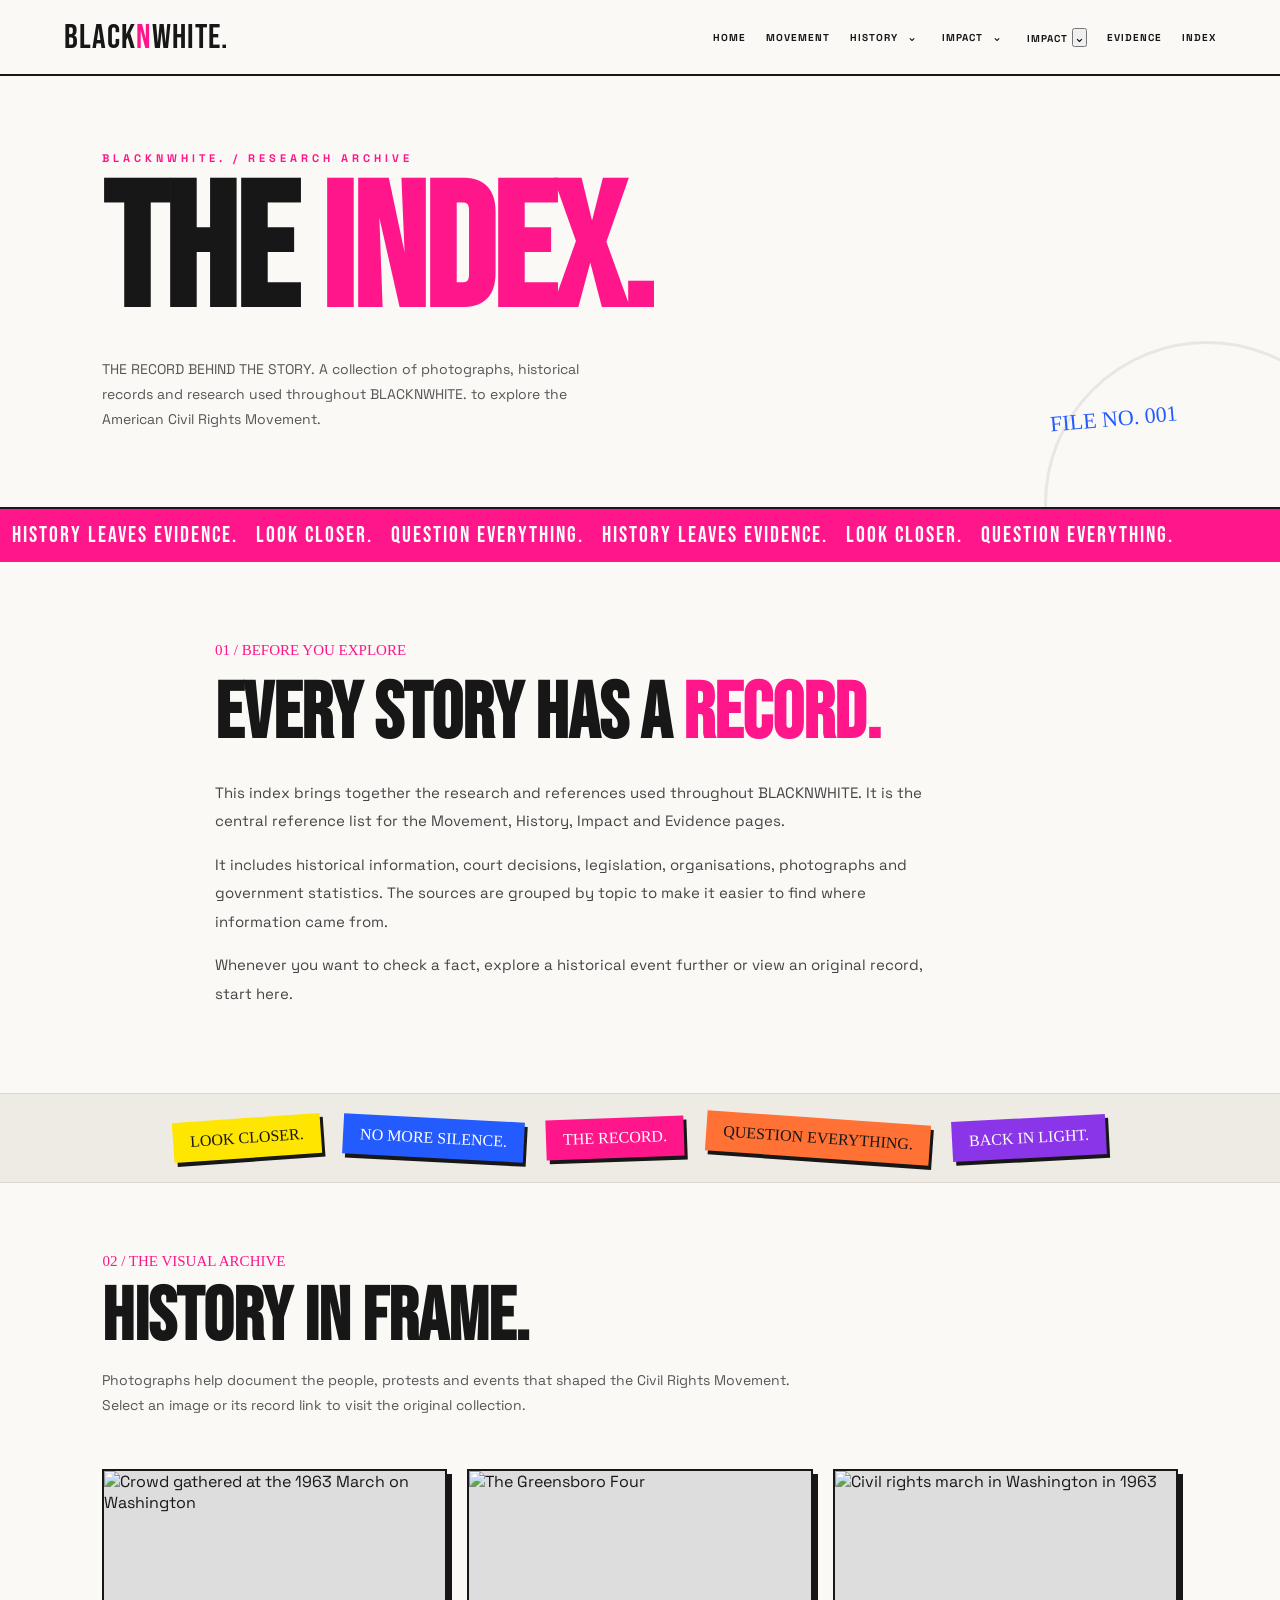
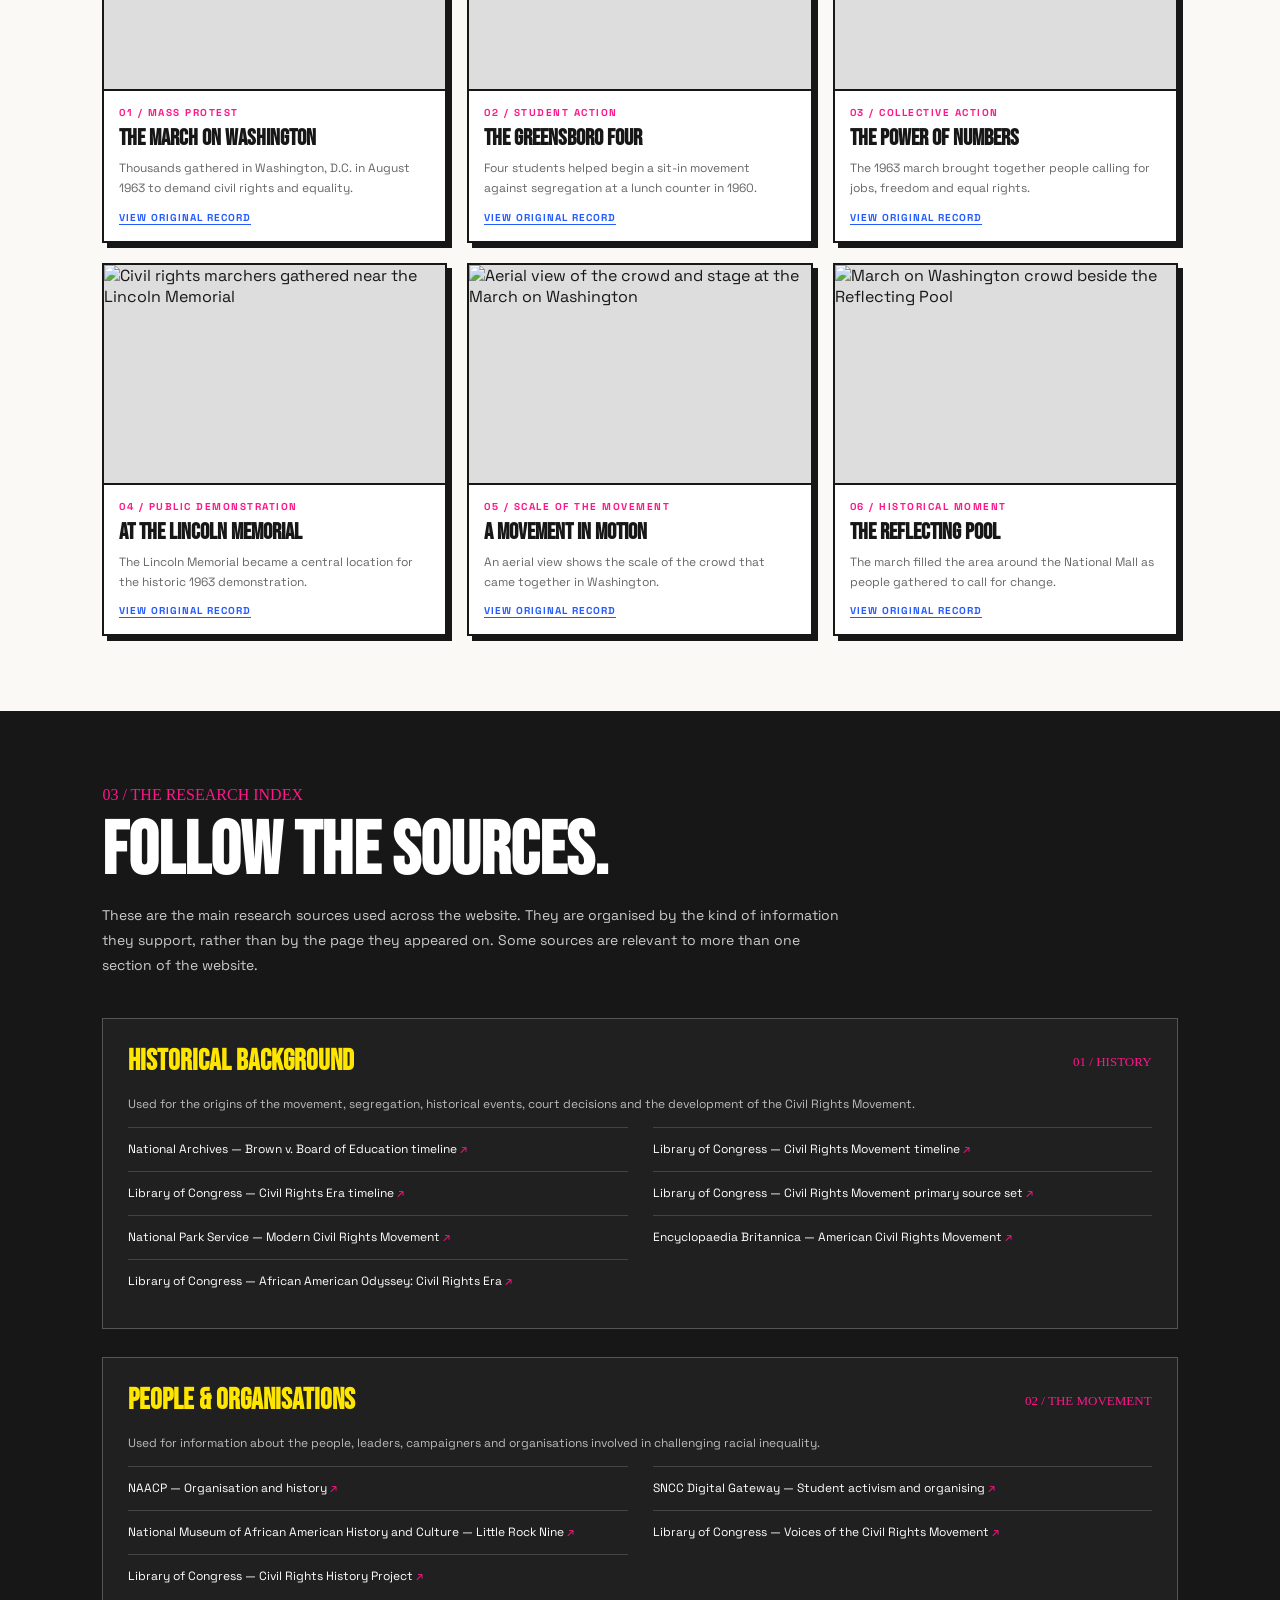
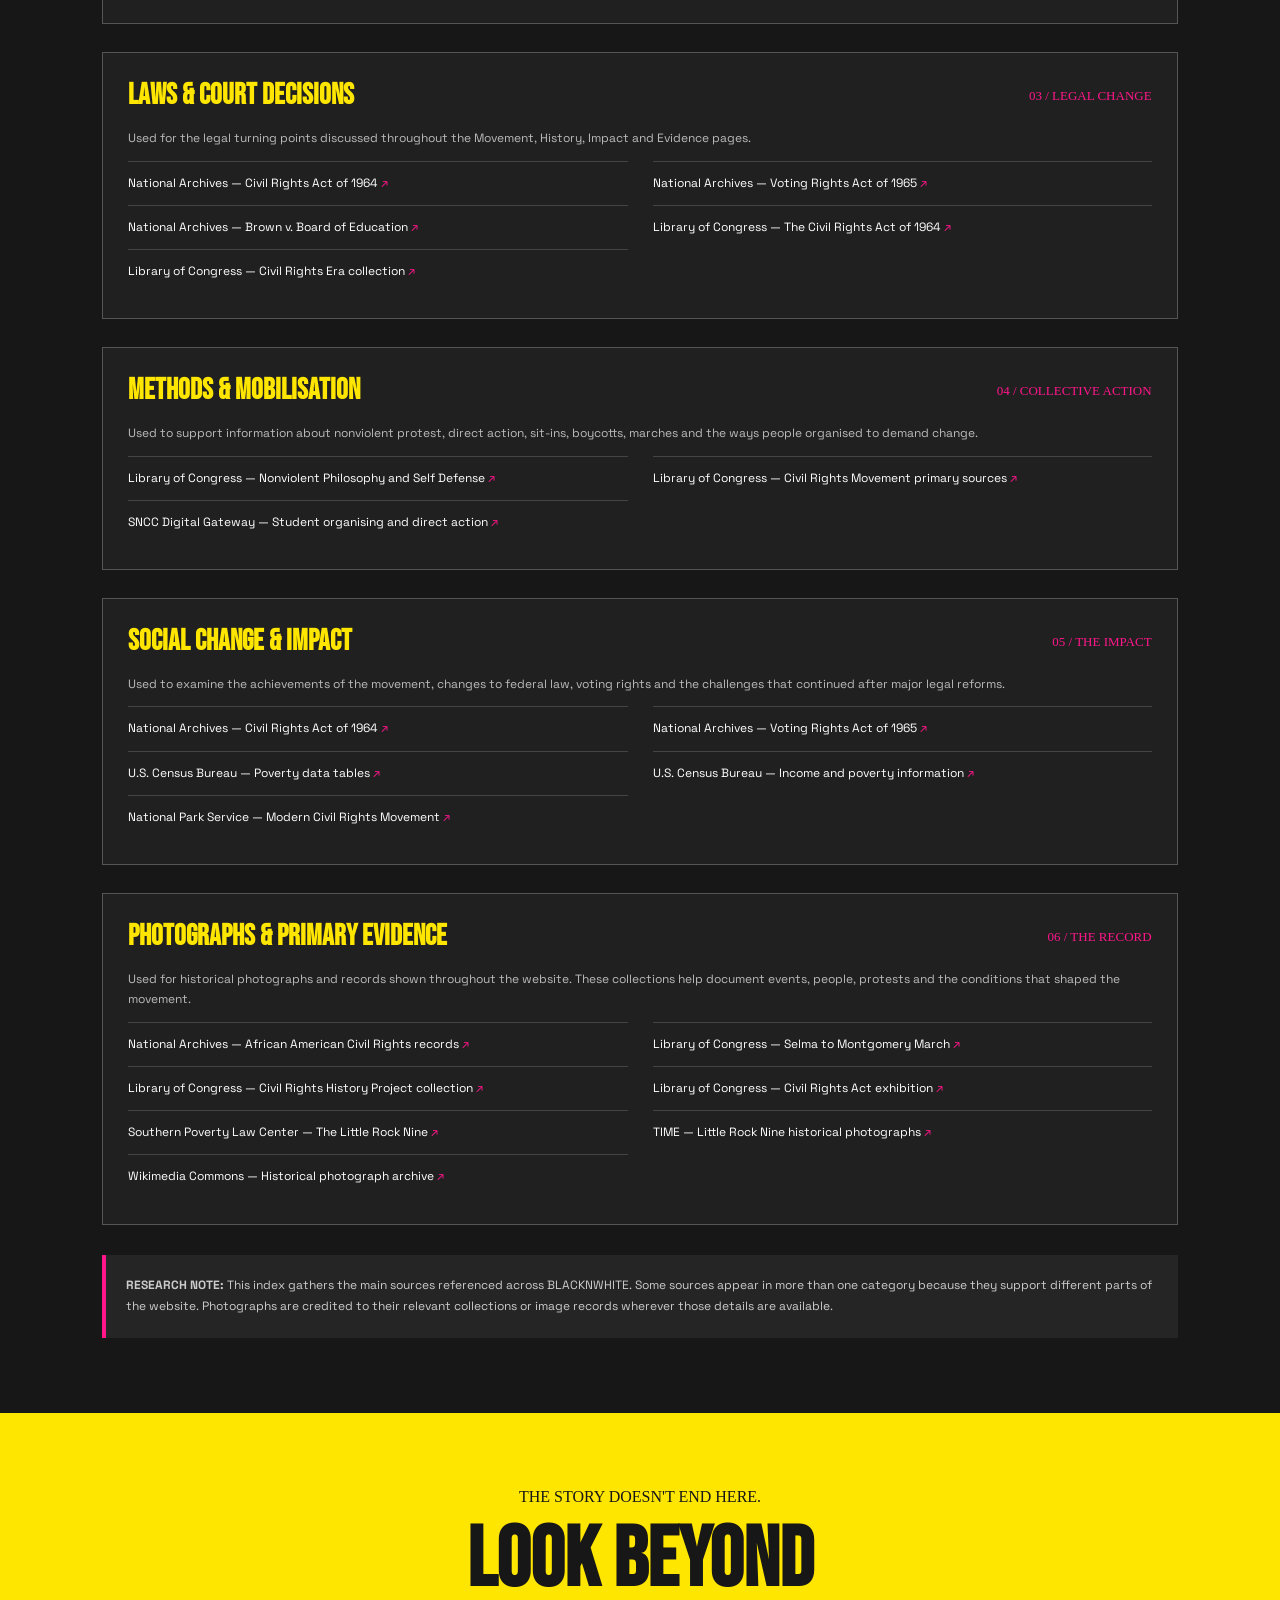
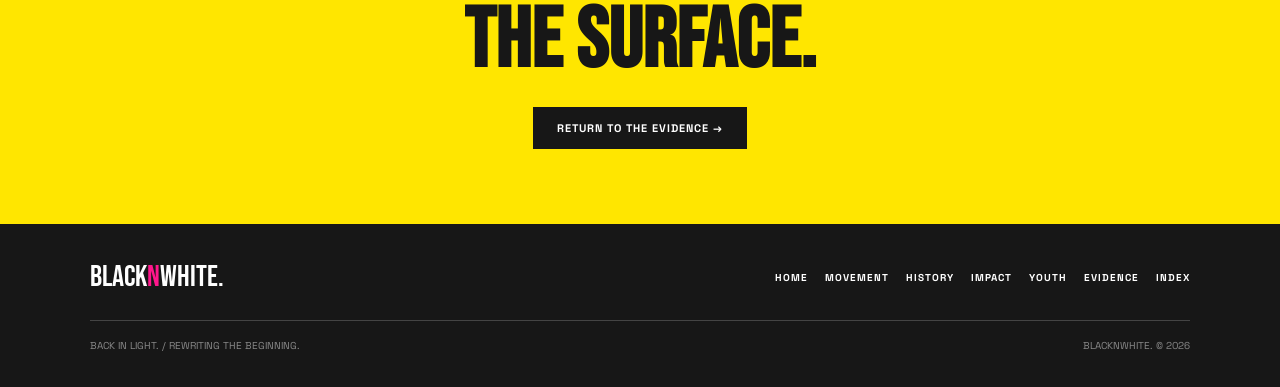
==== commit 852e59df: "Update index.html" ====
--- a/index.html
+++ b/index.html
@@ -696,7 +696,19 @@
         <a href="impact.html#limitations">LIMITATIONS</a>
       </div>
     </div>
-
+    
+      <div class="nav-dropdown">
+      <div class="nav-dropdown-trigger">
+        <a href="youth.html">IMPACT</a>
+        <button class="dropdown-arrow" type="button" aria-label="Open Impact menu" aria-expanded="false">⌄</button>
+      </div>
+      <div class="dropdown-menu">
+        <a href="youth.html#young-people">YOUNG PEOPLE IN ACTION</a>
+        <a href="youth.html#impact">THE IMPACT & EFFECTIVENESS</a>
+        <a href="youth.html#take-action">WHAT CAN YOU DO ABOUT IT?</a>
+    </div>
+  </div>
+    
     <a href="evidence.html">EVIDENCE</a>
     <a href="index.html">INDEX</a>
   </nav>
@@ -1012,6 +1024,7 @@
       <a href="movement.html">MOVEMENT</a>
       <a href="history.html">HISTORY</a>
       <a href="impact.html">IMPACT</a>
+      <a href="youth.html">YOUTH</a>
       <a href="evidence.html">EVIDENCE</a>
       <a href="index.html">INDEX</a>
     </div>
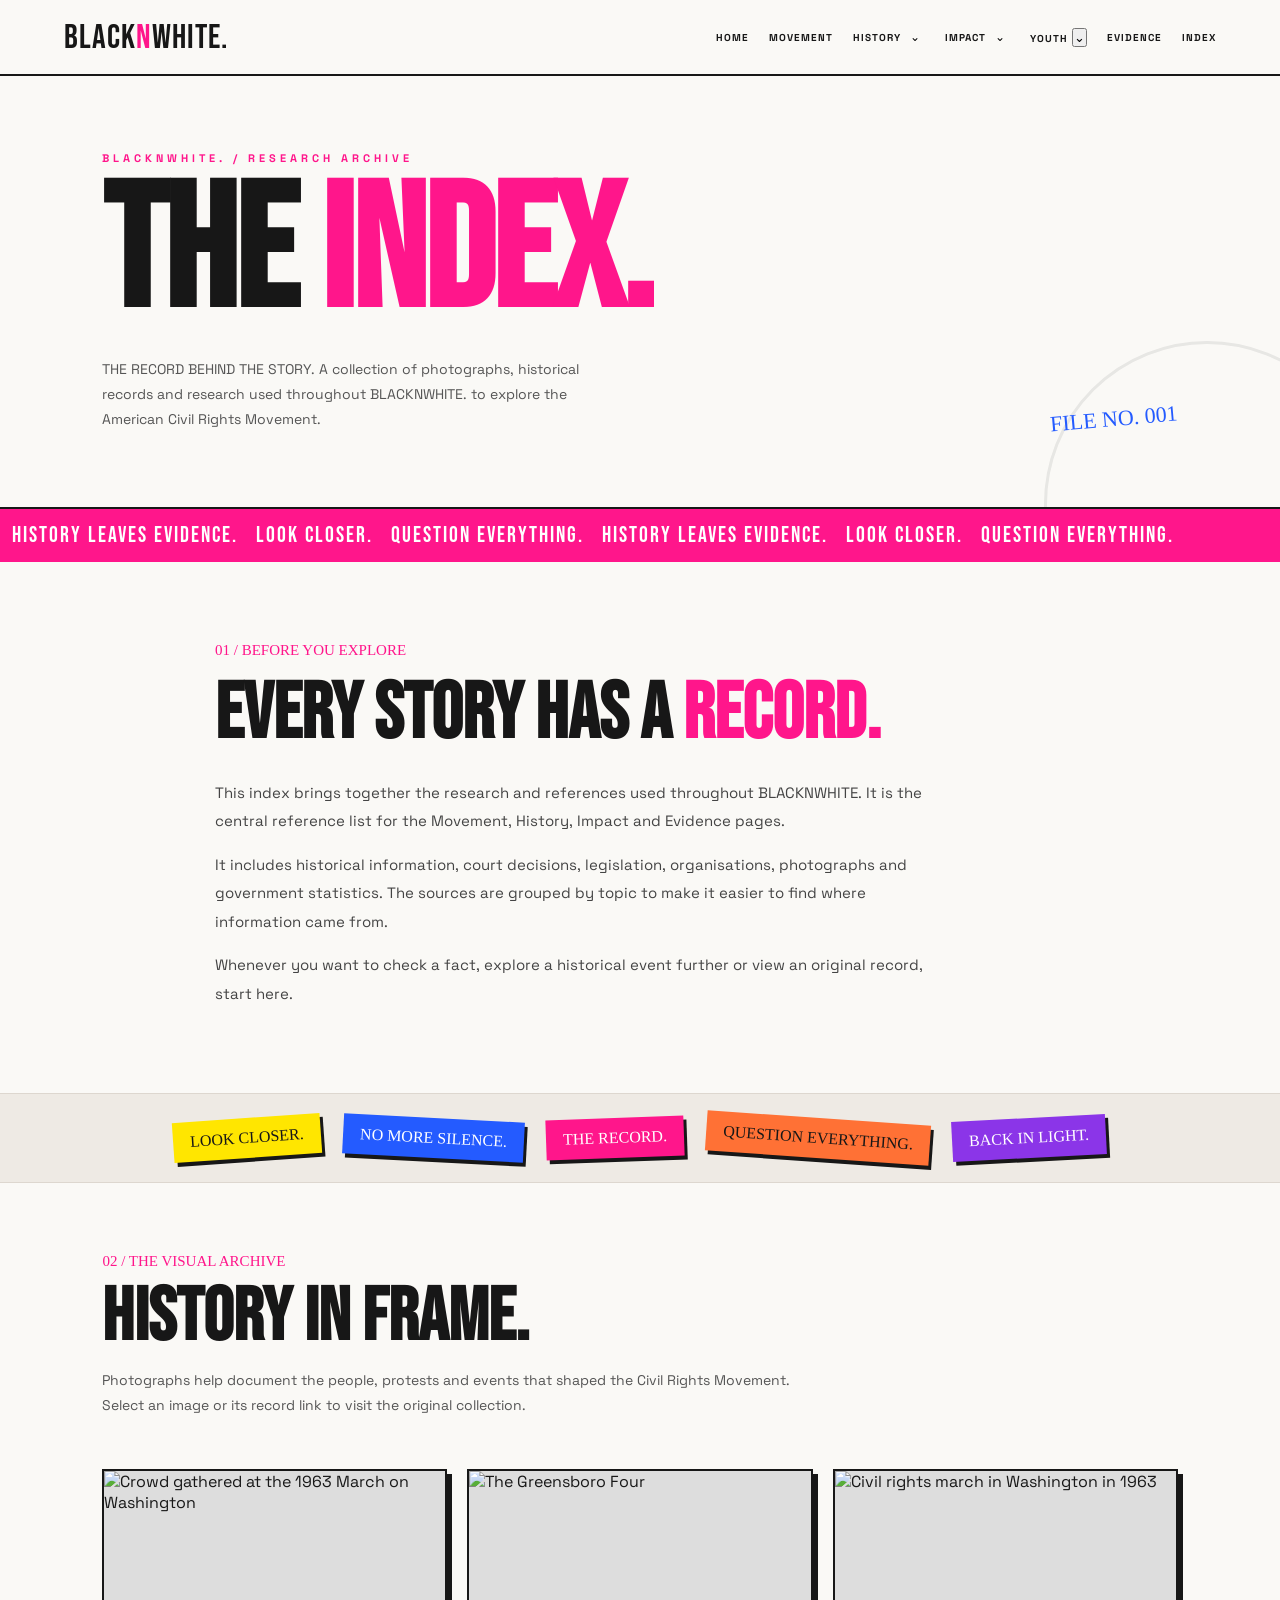
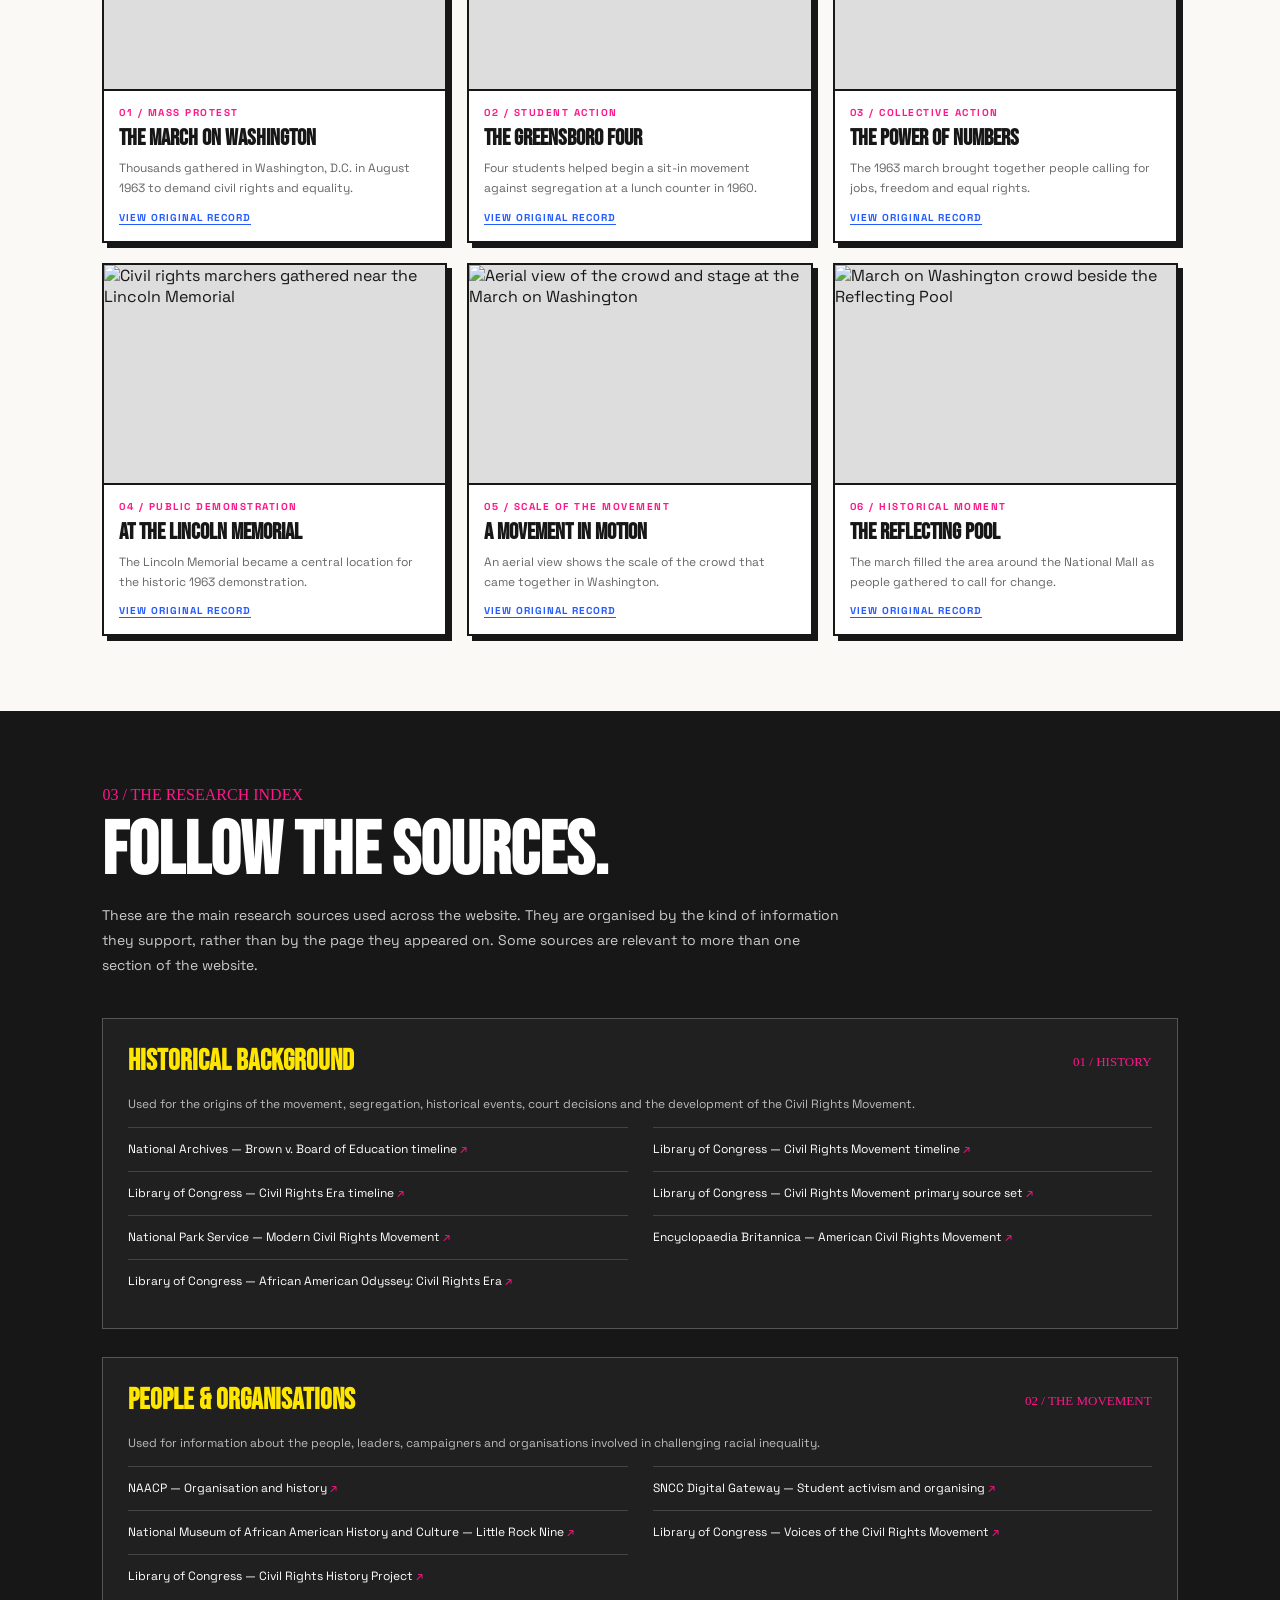
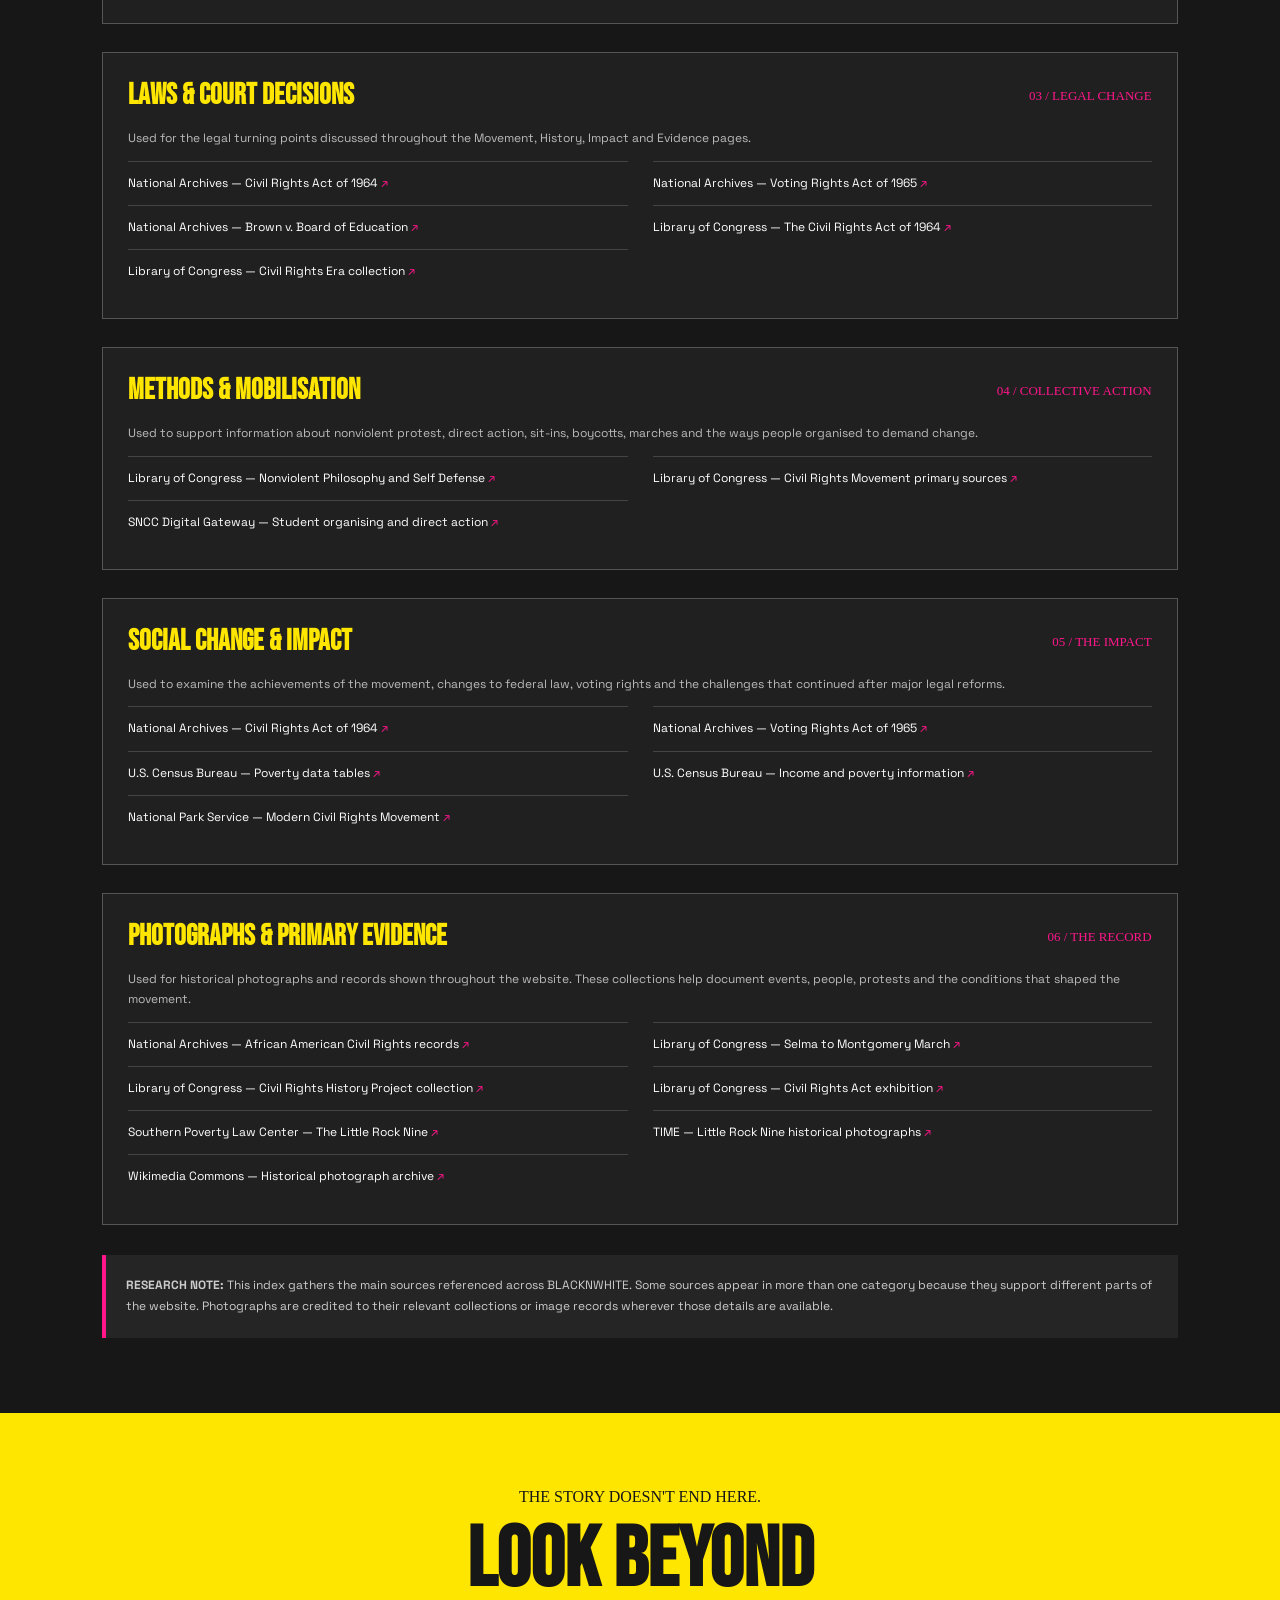
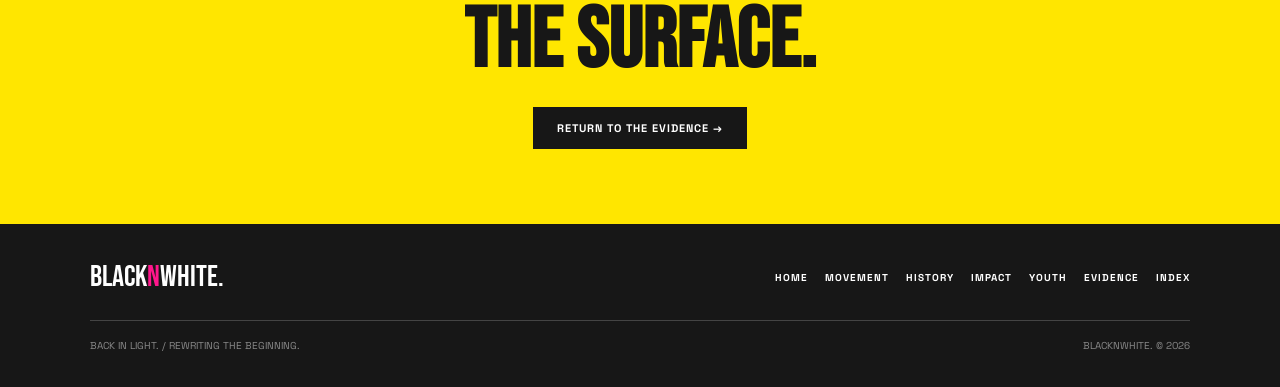
==== commit d9ae70a5: "Update index.html" ====
--- a/index.html
+++ b/index.html
@@ -697,17 +697,20 @@
       </div>
     </div>
     
-      <div class="nav-dropdown">
-      <div class="nav-dropdown-trigger">
-        <a href="youth.html">IMPACT</a>
-        <button class="dropdown-arrow" type="button" aria-label="Open Impact menu" aria-expanded="false">⌄</button>
-      </div>
-      <div class="dropdown-menu">
-        <a href="youth.html#young-people">YOUNG PEOPLE IN ACTION</a>
-        <a href="youth.html#impact">THE IMPACT & EFFECTIVENESS</a>
-        <a href="youth.html#take-action">WHAT CAN YOU DO ABOUT IT?</a>
-    </div>
-  </div>
+    <div class="nav-dropdown">
+  <div class="nav-dropdown-trigger">
+    <a href="youth.html">YOUTH</a>
+    <button class="dropdown-arrow" type="button"
+      aria-label="Open Youth menu" aria-expanded="false">⌄</button>
+  </div>
+
+  <div class="dropdown-menu">
+    <a href="youth.html#young-people">YOUNG PEOPLE IN ACTION</a>
+    <a href="youth.html#impact">IMPACT & EFFECTIVENESS</a>
+    <a href="youth.html#today">YOUNG PEOPLE TODAY</a>
+    <a href="youth.html#take-action">WHAT CAN YOU DO?</a>
+  </div>
+</div>
     
     <a href="evidence.html">EVIDENCE</a>
     <a href="index.html">INDEX</a>
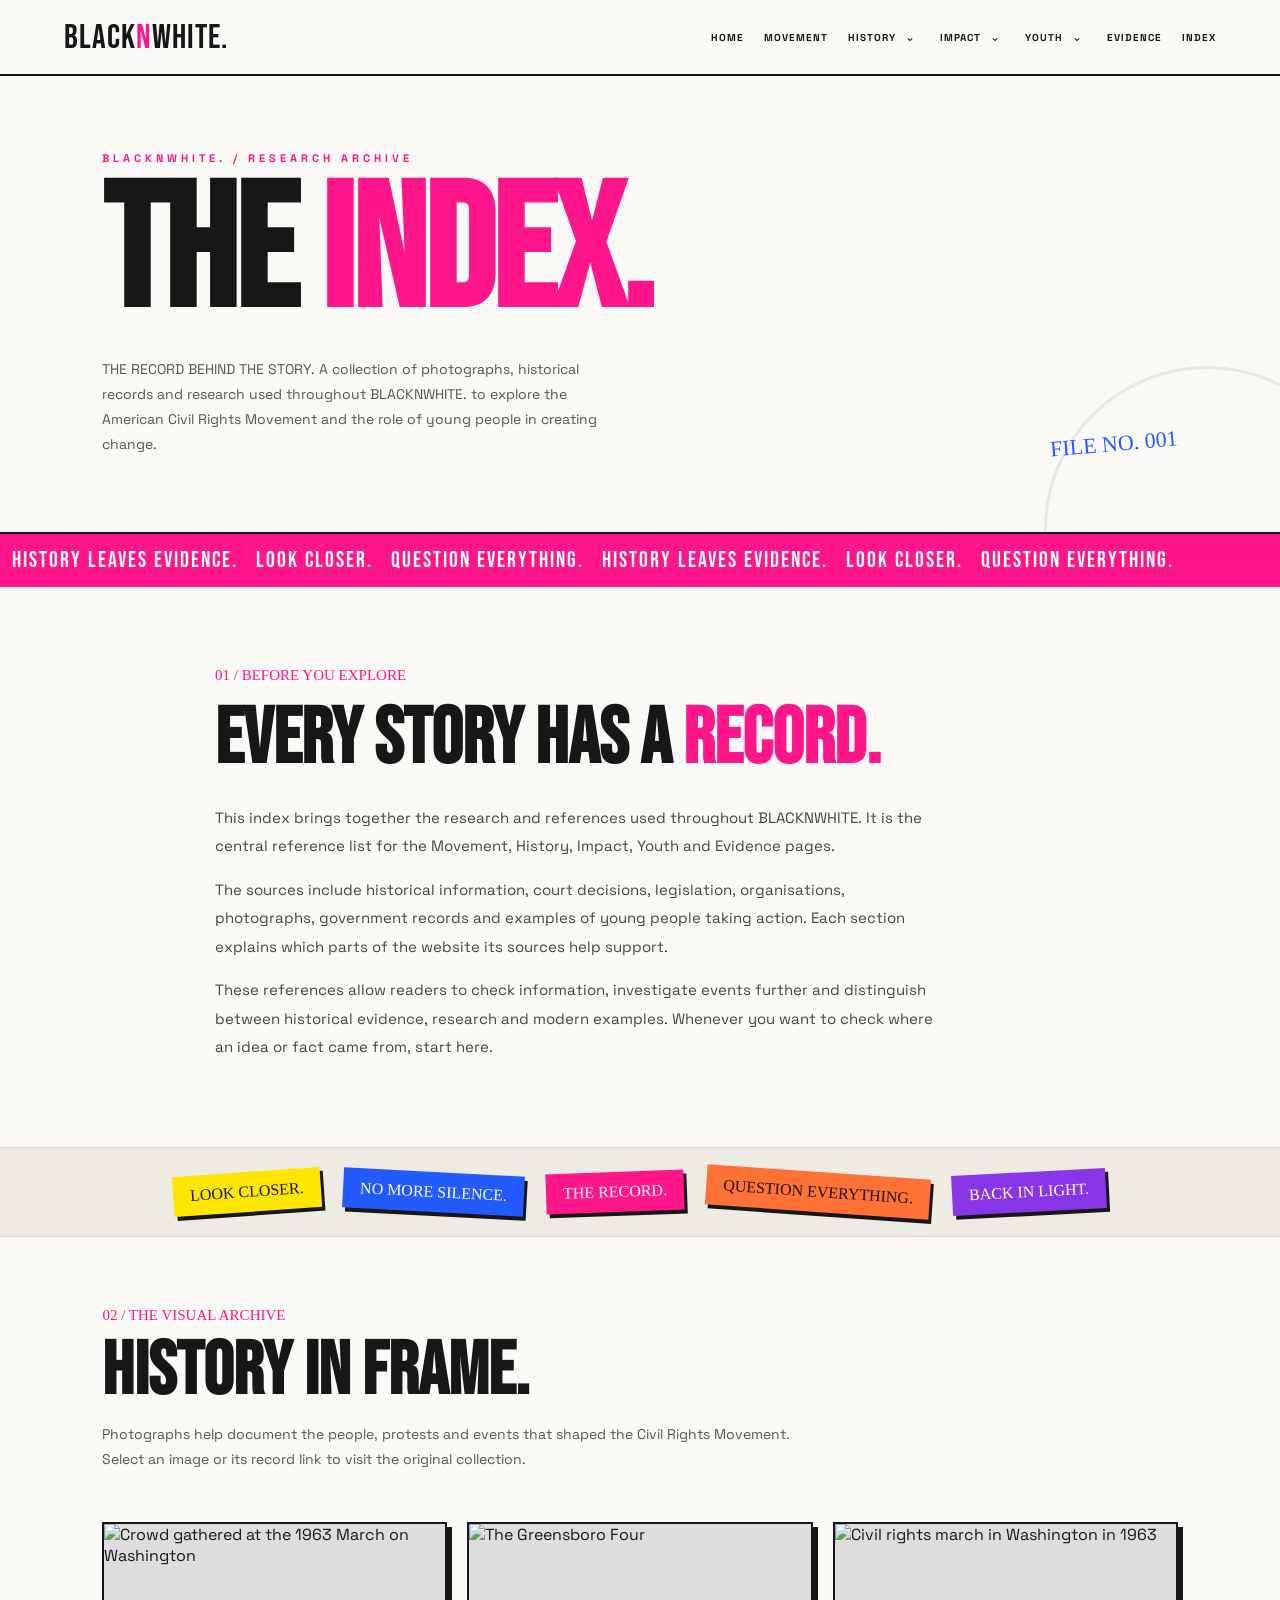
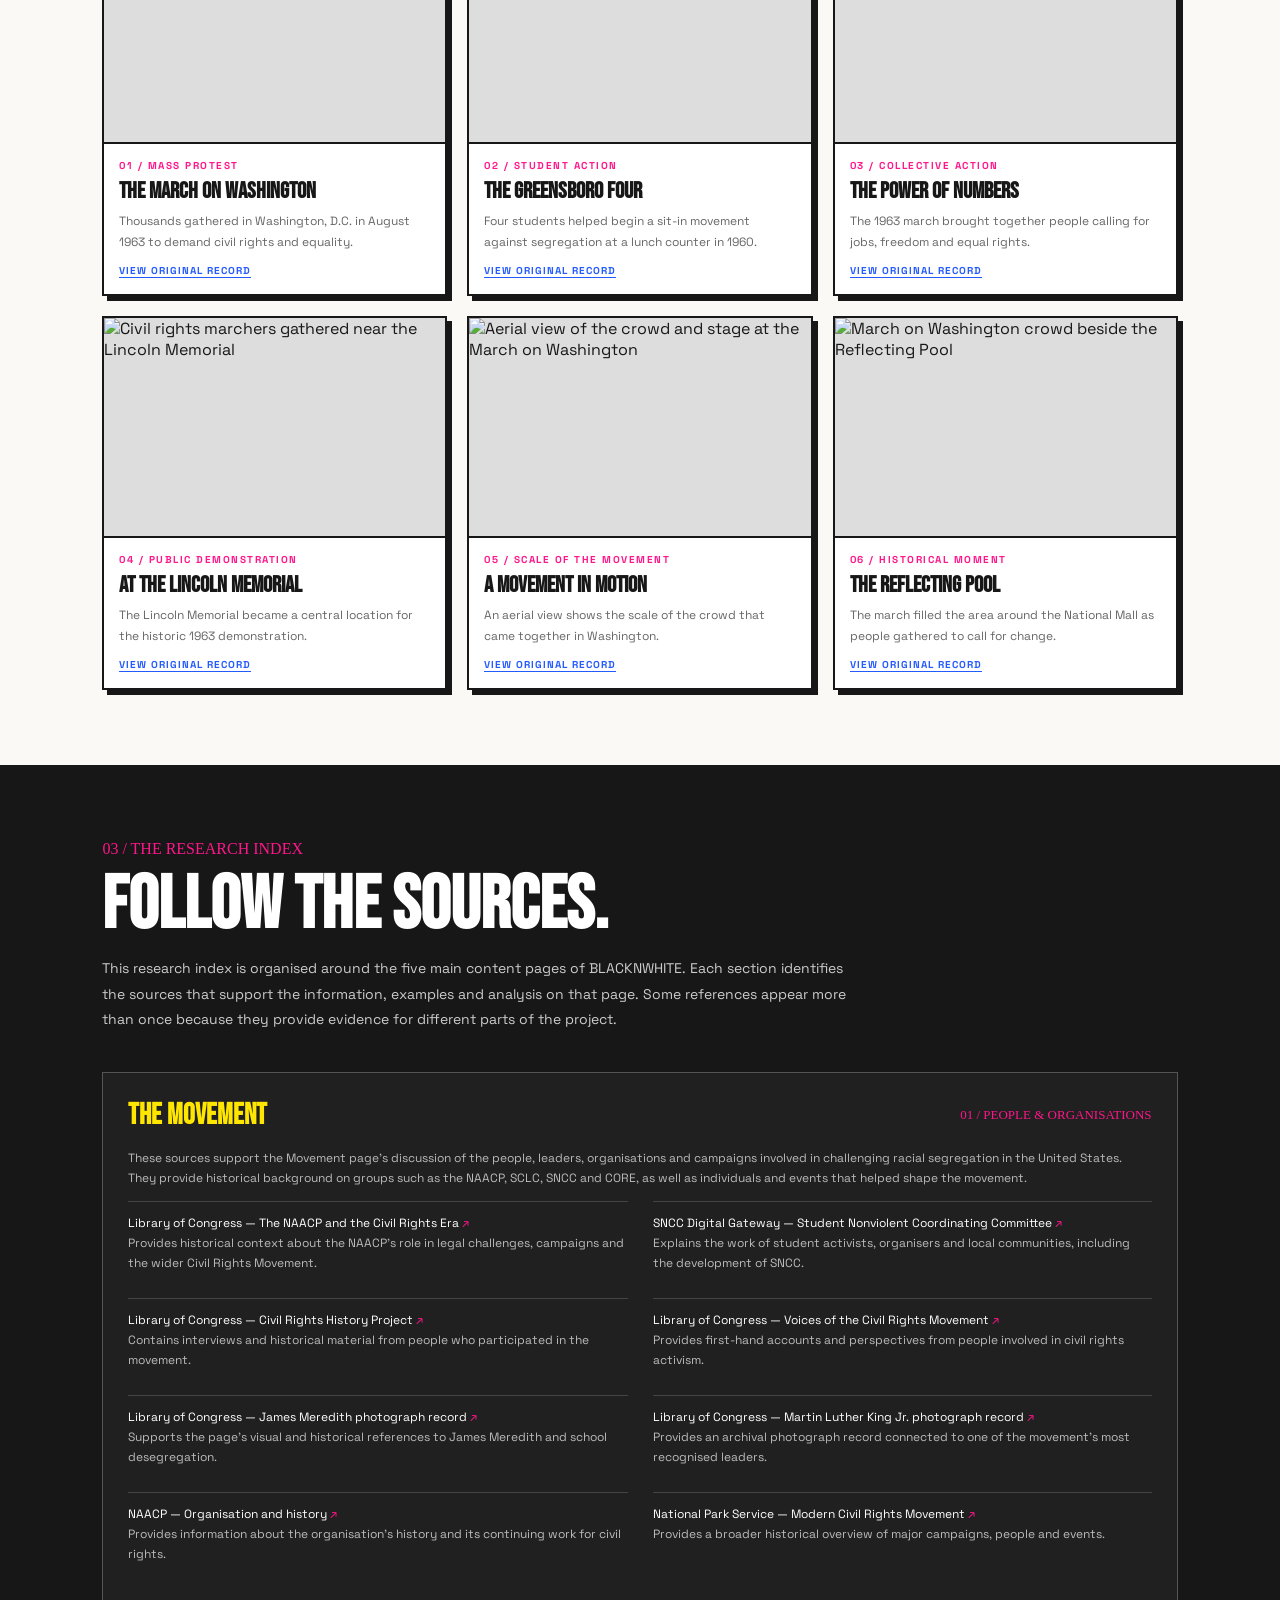
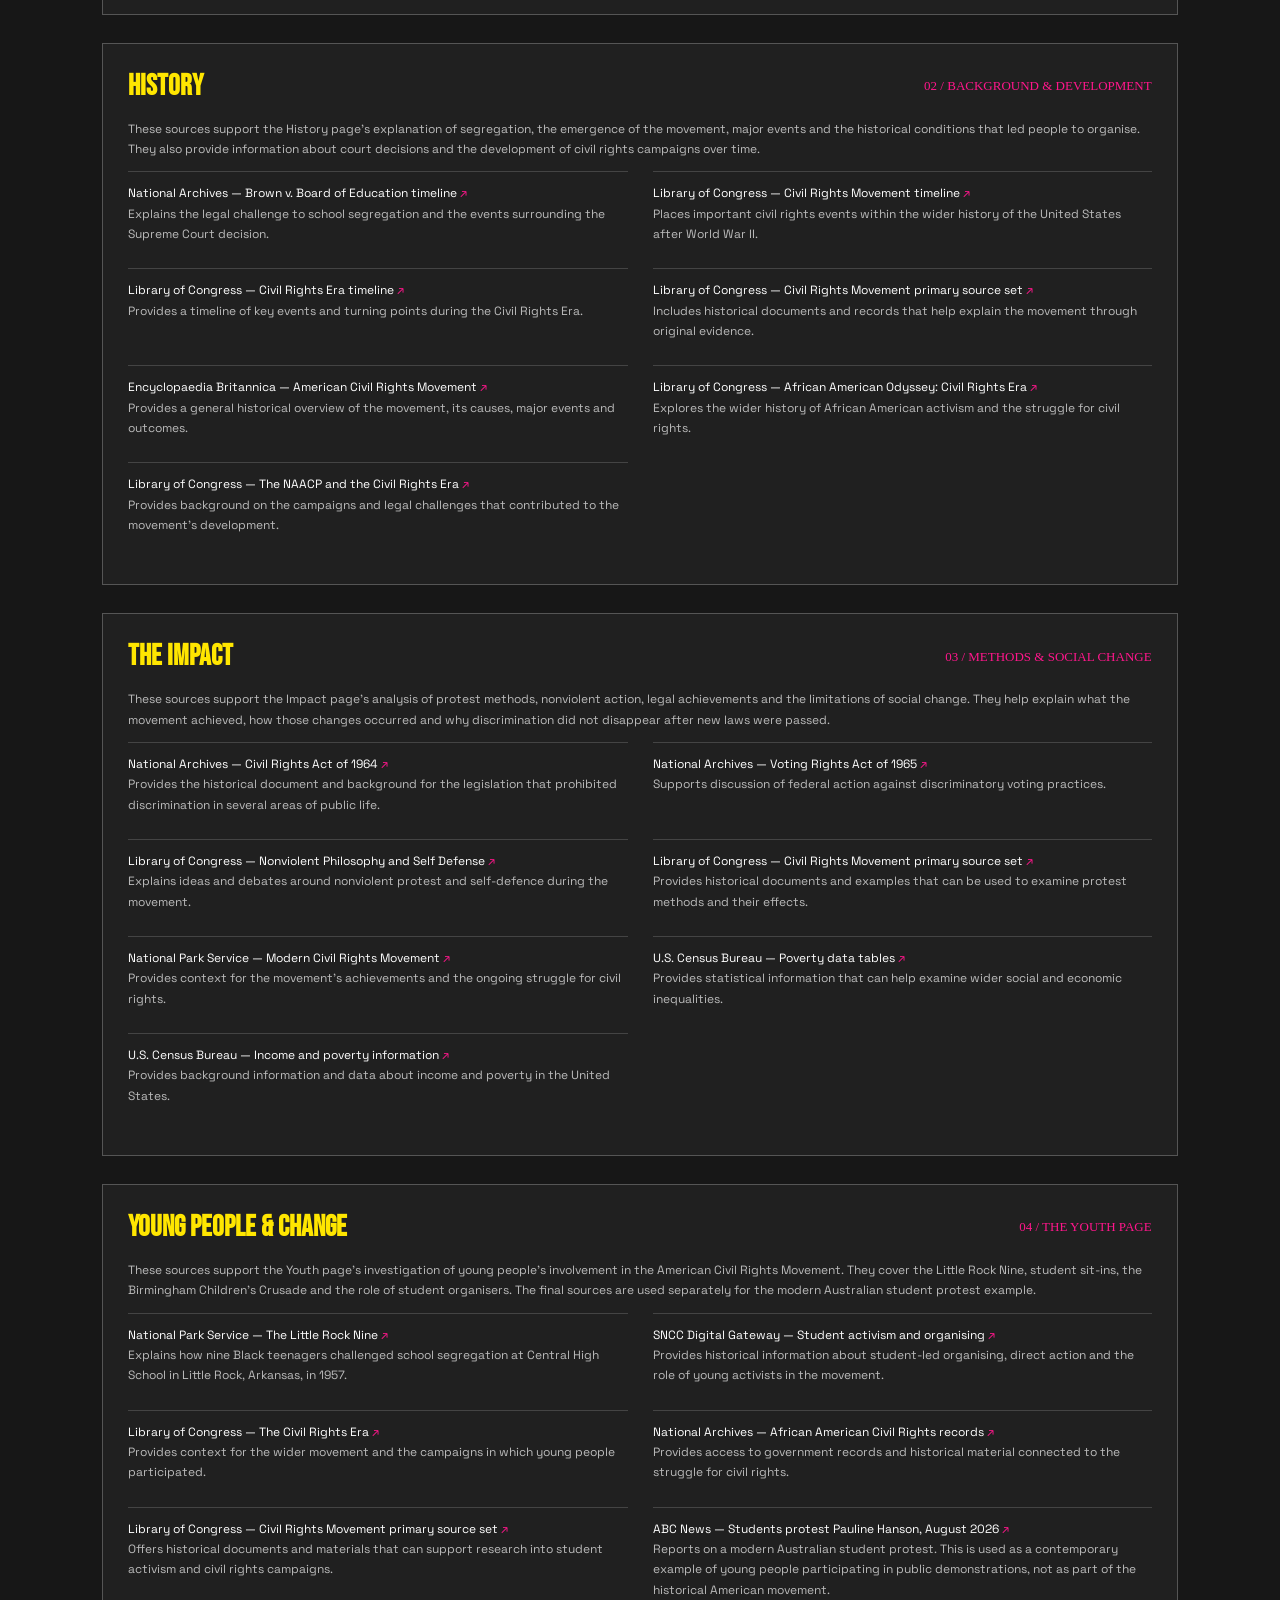
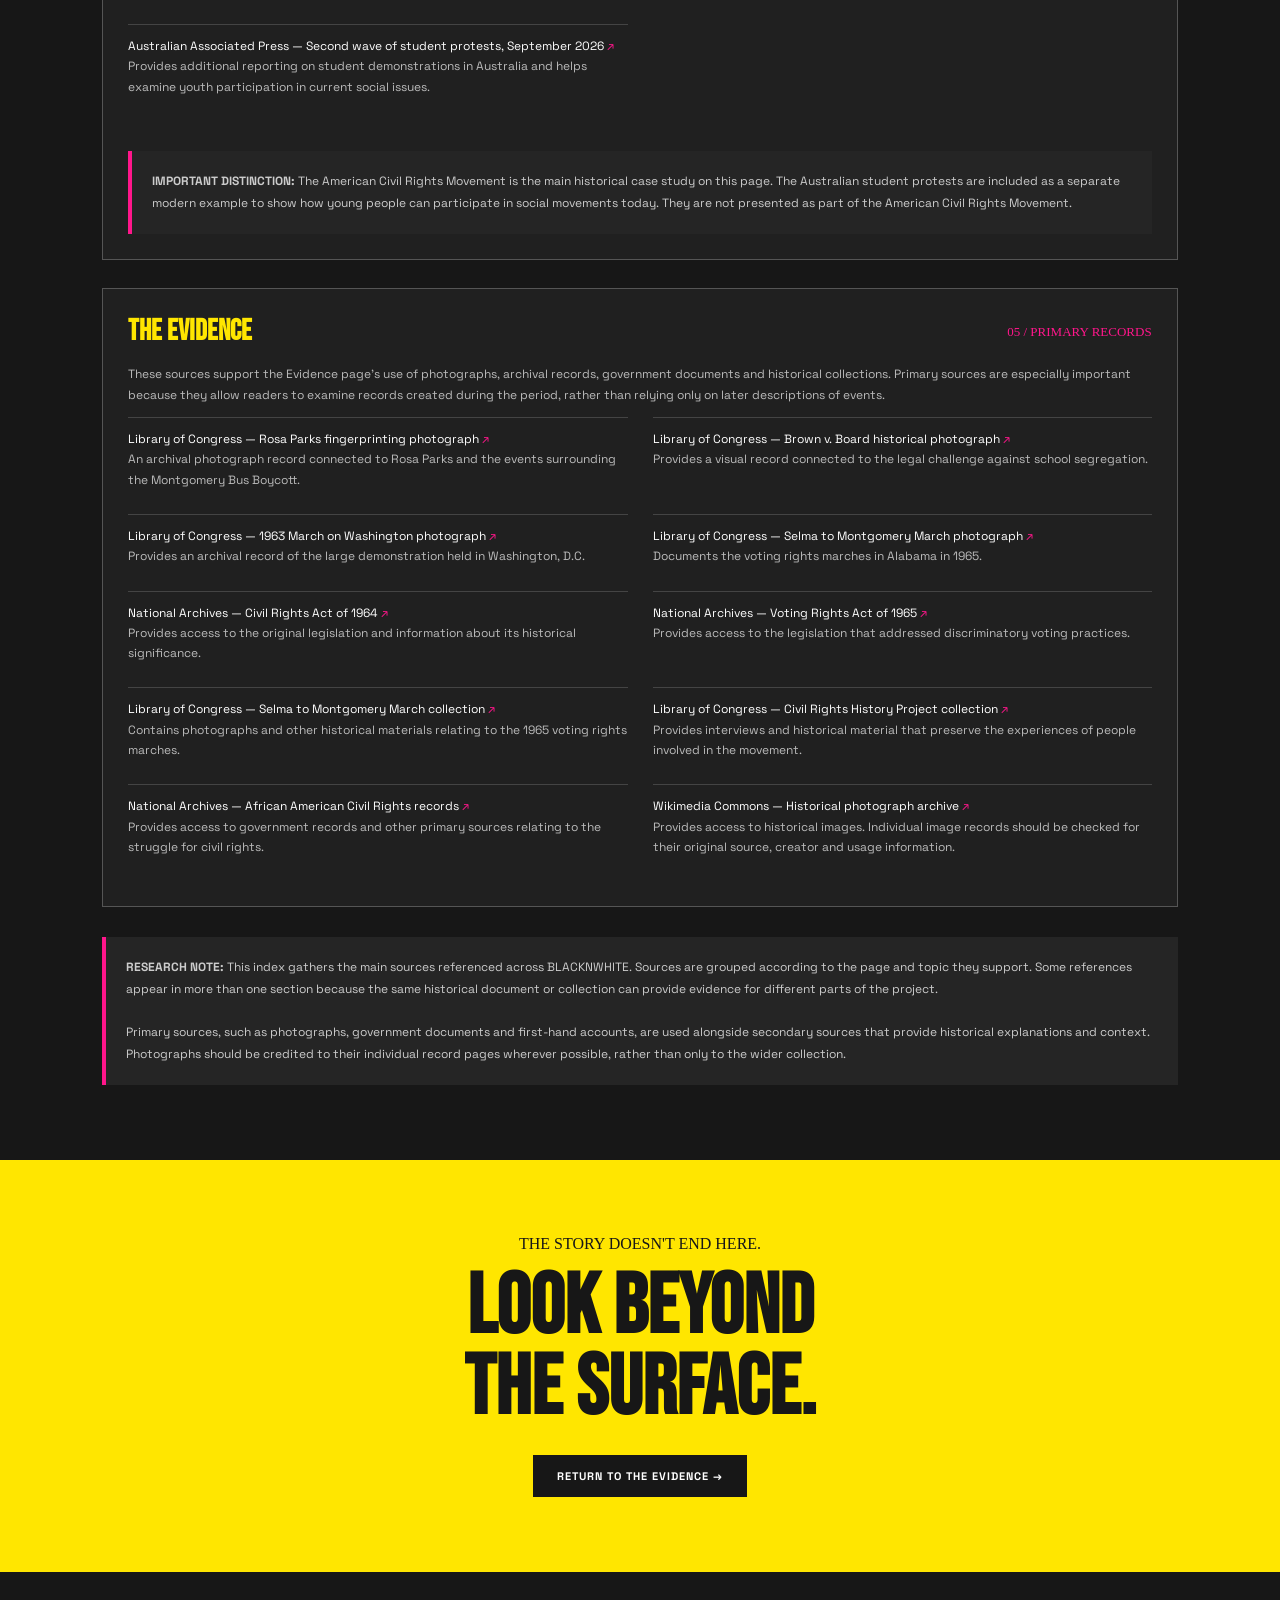
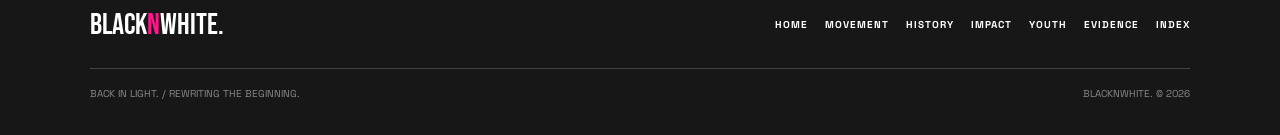
==== commit ac2c0bc5: "Update index.html" ====
--- a/index.html
+++ b/index.html
@@ -81,30 +81,36 @@
   letter-spacing:1px;
 }
 
-nav > a {
+nav > a,
+.dropdown-line > a {
   transition:color .2s;
 }
 
-nav > a:hover {
+nav > a:hover,
+.dropdown-line > a:hover {
   color:var(--pink);
 }
 
-.dropdown {
+.dropdown,
+.nav-dropdown {
   position:relative;
 }
 
-.dropdown-line {
+.dropdown-line,
+.nav-dropdown-trigger {
   display:flex;
   align-items:center;
   gap:4px;
 }
 
-.dropdown-toggle {
+.dropdown-toggle,
+.dropdown-arrow {
   border:0;
   background:none;
   cursor:pointer;
   font-size:12px;
   padding:5px;
+  color:var(--black);
 }
 
 .dropdown-menu {
@@ -134,7 +140,10 @@
 
 .dropdown:hover .dropdown-menu,
 .dropdown:focus-within .dropdown-menu,
-.dropdown.open .dropdown-menu {
+.dropdown.open .dropdown-menu,
+.nav-dropdown:hover .dropdown-menu,
+.nav-dropdown:focus-within .dropdown-menu,
+.nav-dropdown.open .dropdown-menu {
   display:block;
 }
 
@@ -451,6 +460,7 @@
   border:1px solid #555;
   padding:25px;
   background:#202020;
+  scroll-margin-top:100px;
 }
 
 .source-group-header {
@@ -660,6 +670,12 @@
   .source-group {
     padding:19px;
   }
+
+  .source-group-header {
+    align-items:flex-start;
+    flex-direction:column;
+    gap:5px;
+  }
 }
 </style>
 </head>
@@ -676,7 +692,7 @@
     <div class="dropdown">
       <div class="dropdown-line">
         <a href="history.html">HISTORY</a>
-        <button class="dropdown-toggle" aria-label="Toggle History menu">⌄</button>
+        <button class="dropdown-toggle" type="button" aria-label="Toggle History menu">⌄</button>
       </div>
       <div class="dropdown-menu">
         <a href="history.html#emergence">EMERGENCE</a>
@@ -688,7 +704,7 @@
     <div class="dropdown">
       <div class="dropdown-line">
         <a href="impact.html">IMPACT</a>
-        <button class="dropdown-toggle" aria-label="Toggle Impact menu">⌄</button>
+        <button class="dropdown-toggle" type="button" aria-label="Toggle Impact menu">⌄</button>
       </div>
       <div class="dropdown-menu">
         <a href="impact.html#methods">METHODS</a>
@@ -696,22 +712,20 @@
         <a href="impact.html#limitations">LIMITATIONS</a>
       </div>
     </div>
-    
+
     <div class="nav-dropdown">
-  <div class="nav-dropdown-trigger">
-    <a href="youth.html">YOUTH</a>
-    <button class="dropdown-arrow" type="button"
-      aria-label="Open Youth menu" aria-expanded="false">⌄</button>
-  </div>
-
-  <div class="dropdown-menu">
-    <a href="youth.html#young-people">YOUNG PEOPLE IN ACTION</a>
-    <a href="youth.html#impact">IMPACT & EFFECTIVENESS</a>
-    <a href="youth.html#today">YOUNG PEOPLE TODAY</a>
-    <a href="youth.html#take-action">WHAT CAN YOU DO?</a>
-  </div>
-</div>
-    
+      <div class="nav-dropdown-trigger">
+        <a href="youth.html">YOUTH</a>
+        <button class="dropdown-arrow" type="button" aria-label="Open Youth menu" aria-expanded="false">⌄</button>
+      </div>
+      <div class="dropdown-menu">
+        <a href="youth.html#young-people">YOUNG PEOPLE IN ACTION</a>
+        <a href="youth.html#impact">IMPACT & EFFECTIVENESS</a>
+        <a href="youth.html#today">YOUNG PEOPLE TODAY</a>
+        <a href="youth.html#take-action">WHAT CAN YOU DO?</a>
+      </div>
+    </div>
+
     <a href="evidence.html">EVIDENCE</a>
     <a href="index.html">INDEX</a>
   </nav>
@@ -730,7 +744,7 @@
       THE RECORD BEHIND THE STORY.
       A collection of photographs, historical records and research
       used throughout BLACKNWHITE. to explore the American Civil
-      Rights Movement.
+      Rights Movement and the role of young people in creating change.
     </p>
     <div class="hero-number">FILE NO. 001</div>
   </div>
@@ -752,19 +766,22 @@
     <p>
       This index brings together the research and references used
       throughout BLACKNWHITE. It is the central reference list for
-      the Movement, History, Impact and Evidence pages.
+      the Movement, History, Impact, Youth and Evidence pages.
     </p>
 
     <p>
-      It includes historical information, court decisions,
-      legislation, organisations, photographs and government
-      statistics. The sources are grouped by topic to make it
-      easier to find where information came from.
+      The sources include historical information, court decisions,
+      legislation, organisations, photographs, government records
+      and examples of young people taking action. Each section
+      explains which parts of the website its sources help support.
     </p>
 
     <p>
-      Whenever you want to check a fact, explore a historical event
-      further or view an original record, start here.
+      These references allow readers to check information,
+      investigate events further and distinguish between
+      historical evidence, research and modern examples.
+      Whenever you want to check where an idea or fact came from,
+      start here.
     </p>
   </div>
 </section>
@@ -877,133 +894,408 @@
   <h2>FOLLOW THE SOURCES.</h2>
 
   <p class="sources-intro">
-    These are the main research sources used across the website.
-    They are organised by the kind of information they support,
-    rather than by the page they appeared on. Some sources are
-    relevant to more than one section of the website.
+    This research index is organised around the five main content
+    pages of BLACKNWHITE. Each section identifies the sources
+    that support the information, examples and analysis on that
+    page. Some references appear more than once because they
+    provide evidence for different parts of the project.
   </p>
 
-  <div class="source-group">
+  <!-- MOVEMENT -->
+
+  <div class="source-group" id="movement-sources">
     <div class="source-group-header">
-      <h3>HISTORICAL BACKGROUND</h3>
-      <span>01 / HISTORY</span>
+      <h3>THE MOVEMENT</h3>
+      <span>01 / PEOPLE & ORGANISATIONS</span>
     </div>
+
     <p>
-      Used for the origins of the movement, segregation,
-      historical events, court decisions and the development
-      of the Civil Rights Movement.
+      These sources support the Movement page's discussion of
+      the people, leaders, organisations and campaigns involved
+      in challenging racial segregation in the United States.
+      They provide historical background on groups such as the
+      NAACP, SCLC, SNCC and CORE, as well as individuals and
+      events that helped shape the movement.
     </p>
+
     <ul class="source-list">
-      <li><a href="https://www.archives.gov/education/lessons/brown-v-board/timeline.html" target="_blank" rel="noopener">National Archives — Brown v. Board of Education timeline</a></li>
-      <li><a href="https://www.loc.gov/classroom-materials/united-states-history-primary-source-timeline/post-war-united-states-1945-1968/civil-rights-movement/" target="_blank" rel="noopener">Library of Congress — Civil Rights Movement timeline</a></li>
-      <li><a href="https://www.loc.gov/exhibits/civil-rights-act/civil-rights-era-timeline.html" target="_blank" rel="noopener">Library of Congress — Civil Rights Era timeline</a></li>
-      <li><a href="https://www.loc.gov/classroom-materials/civil-rights-movement/" target="_blank" rel="noopener">Library of Congress — Civil Rights Movement primary source set</a></li>
-      <li><a href="https://www.nps.gov/subjects/civilrights/modern-civil-rights-movement.htm" target="_blank" rel="noopener">National Park Service — Modern Civil Rights Movement</a></li>
-      <li><a href="https://www.britannica.com/event/American-civil-rights-movement" target="_blank" rel="noopener">Encyclopaedia Britannica — American Civil Rights Movement</a></li>
-      <li><a href="https://www.loc.gov/exhibits/african-american-odyssey/civil-rights-era.html" target="_blank" rel="noopener">Library of Congress — African American Odyssey: Civil Rights Era</a></li>
+      <li>
+        <a href="https://www.loc.gov/exhibits/naacp/the-civil-rights-era.html" target="_blank" rel="noopener">
+          Library of Congress — The NAACP and the Civil Rights Era
+        </a>
+        <p>Provides historical context about the NAACP's role in legal challenges, campaigns and the wider Civil Rights Movement.</p>
+      </li>
+
+      <li>
+        <a href="https://snccdigital.org/" target="_blank" rel="noopener">
+          SNCC Digital Gateway — Student Nonviolent Coordinating Committee
+        </a>
+        <p>Explains the work of student activists, organisers and local communities, including the development of SNCC.</p>
+      </li>
+
+      <li>
+        <a href="https://www.loc.gov/collections/civil-rights-history-project/about-this-collection/" target="_blank" rel="noopener">
+          Library of Congress — Civil Rights History Project
+        </a>
+        <p>Contains interviews and historical material from people who participated in the movement.</p>
+      </li>
+
+      <li>
+        <a href="https://www.loc.gov/collections/voices-of-civil-rights/about-this-collection/" target="_blank" rel="noopener">
+          Library of Congress — Voices of the Civil Rights Movement
+        </a>
+        <p>Provides first-hand accounts and perspectives from people involved in civil rights activism.</p>
+      </li>
+
+      <li>
+        <a href="https://www.loc.gov/item/2011646955/" target="_blank" rel="noopener">
+          Library of Congress — James Meredith photograph record
+        </a>
+        <p>Supports the page's visual and historical references to James Meredith and school desegregation.</p>
+      </li>
+
+      <li>
+        <a href="https://www.loc.gov/pictures/item/99404333/" target="_blank" rel="noopener">
+          Library of Congress — Martin Luther King Jr. photograph record
+        </a>
+        <p>Provides an archival photograph record connected to one of the movement's most recognised leaders.</p>
+      </li>
+
+      <li>
+        <a href="https://www.naacp.org/" target="_blank" rel="noopener">
+          NAACP — Organisation and history
+        </a>
+        <p>Provides information about the organisation's history and its continuing work for civil rights.</p>
+      </li>
+
+      <li>
+        <a href="https://www.nps.gov/subjects/civilrights/modern-civil-rights-movement.htm" target="_blank" rel="noopener">
+          National Park Service — Modern Civil Rights Movement
+        </a>
+        <p>Provides a broader historical overview of major campaigns, people and events.</p>
+      </li>
     </ul>
   </div>
 
-  <div class="source-group">
+  <!-- HISTORY -->
+
+  <div class="source-group" id="history-sources">
     <div class="source-group-header">
-      <h3>PEOPLE & ORGANISATIONS</h3>
-      <span>02 / THE MOVEMENT</span>
+      <h3>HISTORY</h3>
+      <span>02 / BACKGROUND & DEVELOPMENT</span>
     </div>
+
     <p>
-      Used for information about the people, leaders, campaigners
-      and organisations involved in challenging racial inequality.
+      These sources support the History page's explanation of
+      segregation, the emergence of the movement, major events
+      and the historical conditions that led people to organise.
+      They also provide information about court decisions and
+      the development of civil rights campaigns over time.
     </p>
+
     <ul class="source-list">
-      <li><a href="https://www.naacp.org/" target="_blank" rel="noopener">NAACP — Organisation and history</a></li>
-      <li><a href="https://snccdigital.org/" target="_blank" rel="noopener">SNCC Digital Gateway — Student activism and organising</a></li>
-      <li><a href="https://nmaahc.si.edu/explore/stories/reflections-little-rock-nine-1957-2017" target="_blank" rel="noopener">National Museum of African American History and Culture — Little Rock Nine</a></li>
-      <li><a href="https://www.loc.gov/collections/voices-of-civil-rights/about-this-collection/" target="_blank" rel="noopener">Library of Congress — Voices of the Civil Rights Movement</a></li>
-      <li><a href="https://www.loc.gov/collections/civil-rights-history-project/about-this-collection/" target="_blank" rel="noopener">Library of Congress — Civil Rights History Project</a></li>
+      <li>
+        <a href="https://www.archives.gov/education/lessons/brown-v-board/timeline.html" target="_blank" rel="noopener">
+          National Archives — Brown v. Board of Education timeline
+        </a>
+        <p>Explains the legal challenge to school segregation and the events surrounding the Supreme Court decision.</p>
+      </li>
+
+      <li>
+        <a href="https://www.loc.gov/classroom-materials/united-states-history-primary-source-timeline/post-war-united-states-1945-1968/civil-rights-movement/" target="_blank" rel="noopener">
+          Library of Congress — Civil Rights Movement timeline
+        </a>
+        <p>Places important civil rights events within the wider history of the United States after World War II.</p>
+      </li>
+
+      <li>
+        <a href="https://www.loc.gov/exhibits/civil-rights-act/civil-rights-era-timeline.html" target="_blank" rel="noopener">
+          Library of Congress — Civil Rights Era timeline
+        </a>
+        <p>Provides a timeline of key events and turning points during the Civil Rights Era.</p>
+      </li>
+
+      <li>
+        <a href="https://www.loc.gov/classroom-materials/civil-rights-movement/" target="_blank" rel="noopener">
+          Library of Congress — Civil Rights Movement primary source set
+        </a>
+        <p>Includes historical documents and records that help explain the movement through original evidence.</p>
+      </li>
+
+      <li>
+        <a href="https://www.britannica.com/event/American-civil-rights-movement" target="_blank" rel="noopener">
+          Encyclopaedia Britannica — American Civil Rights Movement
+        </a>
+        <p>Provides a general historical overview of the movement, its causes, major events and outcomes.</p>
+      </li>
+
+      <li>
+        <a href="https://www.loc.gov/exhibits/african-american-odyssey/civil-rights-era.html" target="_blank" rel="noopener">
+          Library of Congress — African American Odyssey: Civil Rights Era
+        </a>
+        <p>Explores the wider history of African American activism and the struggle for civil rights.</p>
+      </li>
+
+      <li>
+        <a href="https://www.loc.gov/exhibits/naacp/the-civil-rights-era.html" target="_blank" rel="noopener">
+          Library of Congress — The NAACP and the Civil Rights Era
+        </a>
+        <p>Provides background on the campaigns and legal challenges that contributed to the movement's development.</p>
+      </li>
     </ul>
   </div>
 
-  <div class="source-group">
+  <!-- IMPACT -->
+
+  <div class="source-group" id="impact-sources">
     <div class="source-group-header">
-      <h3>LAWS & COURT DECISIONS</h3>
-      <span>03 / LEGAL CHANGE</span>
+      <h3>THE IMPACT</h3>
+      <span>03 / METHODS & SOCIAL CHANGE</span>
     </div>
+
     <p>
-      Used for the legal turning points discussed throughout
-      the Movement, History, Impact and Evidence pages.
+      These sources support the Impact page's analysis of protest
+      methods, nonviolent action, legal achievements and the
+      limitations of social change. They help explain what the
+      movement achieved, how those changes occurred and why
+      discrimination did not disappear after new laws were passed.
     </p>
+
     <ul class="source-list">
-      <li><a href="https://www.archives.gov/milestone-documents/civil-rights-act" target="_blank" rel="noopener">National Archives — Civil Rights Act of 1964</a></li>
-      <li><a href="https://www.archives.gov/milestone-documents/voting-rights-act" target="_blank" rel="noopener">National Archives — Voting Rights Act of 1965</a></li>
-      <li><a href="https://www.archives.gov/education/lessons/brown-v-board/timeline.html" target="_blank" rel="noopener">National Archives — Brown v. Board of Education</a></li>
-      <li><a href="https://www.loc.gov/exhibits/civil-rights-act/" target="_blank" rel="noopener">Library of Congress — The Civil Rights Act of 1964</a></li>
-      <li><a href="https://www.loc.gov/exhibits/civil-rights-act/civil-rights-era.html" target="_blank" rel="noopener">Library of Congress — Civil Rights Era collection</a></li>
+      <li>
+        <a href="https://www.archives.gov/milestone-documents/civil-rights-act" target="_blank" rel="noopener">
+          National Archives — Civil Rights Act of 1964
+        </a>
+        <p>Provides the historical document and background for the legislation that prohibited discrimination in several areas of public life.</p>
+      </li>
+
+      <li>
+        <a href="https://www.archives.gov/milestone-documents/voting-rights-act" target="_blank" rel="noopener">
+          National Archives — Voting Rights Act of 1965
+        </a>
+        <p>Supports discussion of federal action against discriminatory voting practices.</p>
+      </li>
+
+      <li>
+        <a href="https://www.loc.gov/collections/civil-rights-history-project/articles-and-essays/nonviolent-philosophy-and-self-defense/" target="_blank" rel="noopener">
+          Library of Congress — Nonviolent Philosophy and Self Defense
+        </a>
+        <p>Explains ideas and debates around nonviolent protest and self-defence during the movement.</p>
+      </li>
+
+      <li>
+        <a href="https://www.loc.gov/classroom-materials/civil-rights-movement/" target="_blank" rel="noopener">
+          Library of Congress — Civil Rights Movement primary source set
+        </a>
+        <p>Provides historical documents and examples that can be used to examine protest methods and their effects.</p>
+      </li>
+
+      <li>
+        <a href="https://www.nps.gov/subjects/civilrights/modern-civil-rights-movement.htm" target="_blank" rel="noopener">
+          National Park Service — Modern Civil Rights Movement
+        </a>
+        <p>Provides context for the movement's achievements and the ongoing struggle for civil rights.</p>
+      </li>
+
+      <li>
+        <a href="https://www.census.gov/topics/income-poverty/poverty/data/tables.html" target="_blank" rel="noopener">
+          U.S. Census Bureau — Poverty data tables
+        </a>
+        <p>Provides statistical information that can help examine wider social and economic inequalities.</p>
+      </li>
+
+      <li>
+        <a href="https://www.census.gov/topics/income-poverty/poverty.html" target="_blank" rel="noopener">
+          U.S. Census Bureau — Income and poverty information
+        </a>
+        <p>Provides background information and data about income and poverty in the United States.</p>
+      </li>
     </ul>
   </div>
 
-  <div class="source-group">
+  <!-- YOUTH -->
+
+  <div class="source-group" id="youth-sources">
     <div class="source-group-header">
-      <h3>METHODS & MOBILISATION</h3>
-      <span>04 / COLLECTIVE ACTION</span>
+      <h3>YOUNG PEOPLE & CHANGE</h3>
+      <span>04 / THE YOUTH PAGE</span>
     </div>
+
     <p>
-      Used to support information about nonviolent protest,
-      direct action, sit-ins, boycotts, marches and the ways
-      people organised to demand change.
+      These sources support the Youth page's investigation of
+      young people's involvement in the American Civil Rights
+      Movement. They cover the Little Rock Nine, student sit-ins,
+      the Birmingham Children's Crusade and the role of student
+      organisers. The final sources are used separately for the
+      modern Australian student protest example.
     </p>
+
     <ul class="source-list">
-      <li><a href="https://www.loc.gov/collections/civil-rights-history-project/articles-and-essays/nonviolent-philosophy-and-self-defense/" target="_blank" rel="noopener">Library of Congress — Nonviolent Philosophy and Self Defense</a></li>
-      <li><a href="https://www.loc.gov/classroom-materials/civil-rights-movement/" target="_blank" rel="noopener">Library of Congress — Civil Rights Movement primary sources</a></li>
-      <li><a href="https://snccdigital.org/" target="_blank" rel="noopener">SNCC Digital Gateway — Student organising and direct action</a></li>
+      <li>
+        <a href="https://www.nps.gov/chsc/learn/historyculture/the-little-rock-nine.htm" target="_blank" rel="noopener">
+          National Park Service — The Little Rock Nine
+        </a>
+        <p>Explains how nine Black teenagers challenged school segregation at Central High School in Little Rock, Arkansas, in 1957.</p>
+      </li>
+
+      <li>
+        <a href="https://snccdigital.org/" target="_blank" rel="noopener">
+          SNCC Digital Gateway — Student activism and organising
+        </a>
+        <p>Provides historical information about student-led organising, direct action and the role of young activists in the movement.</p>
+      </li>
+
+      <li>
+        <a href="https://www.loc.gov/exhibits/naacp/the-civil-rights-era.html" target="_blank" rel="noopener">
+          Library of Congress — The Civil Rights Era
+        </a>
+        <p>Provides context for the wider movement and the campaigns in which young people participated.</p>
+      </li>
+
+      <li>
+        <a href="https://www.archives.gov/research/african-americans/civil-rights" target="_blank" rel="noopener">
+          National Archives — African American Civil Rights records
+        </a>
+        <p>Provides access to government records and historical material connected to the struggle for civil rights.</p>
+      </li>
+
+      <li>
+        <a href="https://www.loc.gov/classroom-materials/civil-rights-movement/" target="_blank" rel="noopener">
+          Library of Congress — Civil Rights Movement primary source set
+        </a>
+        <p>Offers historical documents and materials that can support research into student activism and civil rights campaigns.</p>
+      </li>
+
+      <li>
+        <a href="https://www.abc.net.au/news/2026-08-13/one-nation-students-protest-pauline-hanson/107033644" target="_blank" rel="noopener">
+          ABC News — Students protest Pauline Hanson, August 2026
+        </a>
+        <p>Reports on a modern Australian student protest. This is used as a contemporary example of young people participating in public demonstrations, not as part of the historical American movement.</p>
+      </li>
+
+      <li>
+        <a href="https://aapnews.aap.com.au/news/i-don-t-like-it-second-student-wave-protests-hanson" target="_blank" rel="noopener">
+          Australian Associated Press — Second wave of student protests, September 2026
+        </a>
+        <p>Provides additional reporting on student demonstrations in Australia and helps examine youth participation in current social issues.</p>
+      </li>
     </ul>
+
+    <div class="source-note">
+      <strong>IMPORTANT DISTINCTION:</strong>
+      The American Civil Rights Movement is the main historical
+      case study on this page. The Australian student protests are
+      included as a separate modern example to show how young
+      people can participate in social movements today. They are
+      not presented as part of the American Civil Rights Movement.
+    </div>
   </div>
 
-  <div class="source-group">
+  <!-- EVIDENCE -->
+
+  <div class="source-group" id="evidence-sources">
     <div class="source-group-header">
-      <h3>SOCIAL CHANGE & IMPACT</h3>
-      <span>05 / THE IMPACT</span>
+      <h3>THE EVIDENCE</h3>
+      <span>05 / PRIMARY RECORDS</span>
     </div>
+
     <p>
-      Used to examine the achievements of the movement,
-      changes to federal law, voting rights and the challenges
-      that continued after major legal reforms.
+      These sources support the Evidence page's use of photographs,
+      archival records, government documents and historical
+      collections. Primary sources are especially important
+      because they allow readers to examine records created
+      during the period, rather than relying only on later
+      descriptions of events.
     </p>
+
     <ul class="source-list">
-      <li><a href="https://www.archives.gov/milestone-documents/civil-rights-act" target="_blank" rel="noopener">National Archives — Civil Rights Act of 1964</a></li>
-      <li><a href="https://www.archives.gov/milestone-documents/voting-rights-act" target="_blank" rel="noopener">National Archives — Voting Rights Act of 1965</a></li>
-      <li><a href="https://www.census.gov/topics/income-poverty/poverty/data/tables.html" target="_blank" rel="noopener">U.S. Census Bureau — Poverty data tables</a></li>
-      <li><a href="https://www.census.gov/topics/income-poverty/poverty.html" target="_blank" rel="noopener">U.S. Census Bureau — Income and poverty information</a></li>
-      <li><a href="https://www.nps.gov/subjects/civilrights/modern-civil-rights-movement.htm" target="_blank" rel="noopener">National Park Service — Modern Civil Rights Movement</a></li>
-    </ul>
-  </div>
-
-  <div class="source-group">
-    <div class="source-group-header">
-      <h3>PHOTOGRAPHS & PRIMARY EVIDENCE</h3>
-      <span>06 / THE RECORD</span>
-    </div>
-    <p>
-      Used for historical photographs and records shown throughout
-      the website. These collections help document events, people,
-      protests and the conditions that shaped the movement.
-    </p>
-    <ul class="source-list">
-      <li><a href="https://www.archives.gov/research/african-americans/civil-rights" target="_blank" rel="noopener">National Archives — African American Civil Rights records</a></li>
-      <li><a href="https://www.loc.gov/collections/selma-to-montgomery-march/" target="_blank" rel="noopener">Library of Congress — Selma to Montgomery March</a></li>
-      <li><a href="https://www.loc.gov/collections/civil-rights-history-project/" target="_blank" rel="noopener">Library of Congress — Civil Rights History Project collection</a></li>
-      <li><a href="https://www.loc.gov/exhibits/civil-rights-act/" target="_blank" rel="noopener">Library of Congress — Civil Rights Act exhibition</a></li>
-      <li><a href="https://www.splcenter.org/resources/stories/profiles-courage-september-4-1957-little-rock-nine-started-movement-integrate-schools/" target="_blank" rel="noopener">Southern Poverty Law Center — The Little Rock Nine</a></li>
-      <li><a href="https://time.com/3874341/little-rock-nine-1957-photos/" target="_blank" rel="noopener">TIME — Little Rock Nine historical photographs</a></li>
-      <li><a href="https://commons.wikimedia.org/" target="_blank" rel="noopener">Wikimedia Commons — Historical photograph archive</a></li>
+      <li>
+        <a href="https://www.loc.gov/item/94500293/" target="_blank" rel="noopener">
+          Library of Congress — Rosa Parks fingerprinting photograph
+        </a>
+        <p>An archival photograph record connected to Rosa Parks and the events surrounding the Montgomery Bus Boycott.</p>
+      </li>
+
+      <li>
+        <a href="https://www.loc.gov/exhibits/brown/brown-brown.html#obj99" target="_blank" rel="noopener">
+          Library of Congress — Brown v. Board historical photograph
+        </a>
+        <p>Provides a visual record connected to the legal challenge against school segregation.</p>
+      </li>
+
+      <li>
+        <a href="https://www.loc.gov/item/2003654395/" target="_blank" rel="noopener">
+          Library of Congress — 1963 March on Washington photograph
+        </a>
+        <p>Provides an archival record of the large demonstration held in Washington, D.C.</p>
+      </li>
+
+      <li>
+        <a href="https://www.loc.gov/item/97504801/" target="_blank" rel="noopener">
+          Library of Congress — Selma to Montgomery March photograph
+        </a>
+        <p>Documents the voting rights marches in Alabama in 1965.</p>
+      </li>
+
+      <li>
+        <a href="https://www.archives.gov/milestone-documents/civil-rights-act" target="_blank" rel="noopener">
+          National Archives — Civil Rights Act of 1964
+        </a>
+        <p>Provides access to the original legislation and information about its historical significance.</p>
+      </li>
+
+      <li>
+        <a href="https://www.archives.gov/milestone-documents/voting-rights-act" target="_blank" rel="noopener">
+          National Archives — Voting Rights Act of 1965
+        </a>
+        <p>Provides access to the legislation that addressed discriminatory voting practices.</p>
+      </li>
+
+      <li>
+        <a href="https://www.loc.gov/collections/selma-to-montgomery-march/" target="_blank" rel="noopener">
+          Library of Congress — Selma to Montgomery March collection
+        </a>
+        <p>Contains photographs and other historical materials relating to the 1965 voting rights marches.</p>
+      </li>
+
+      <li>
+        <a href="https://www.loc.gov/collections/civil-rights-history-project/" target="_blank" rel="noopener">
+          Library of Congress — Civil Rights History Project collection
+        </a>
+        <p>Provides interviews and historical material that preserve the experiences of people involved in the movement.</p>
+      </li>
+
+      <li>
+        <a href="https://www.archives.gov/research/african-americans/civil-rights" target="_blank" rel="noopener">
+          National Archives — African American Civil Rights records
+        </a>
+        <p>Provides access to government records and other primary sources relating to the struggle for civil rights.</p>
+      </li>
+
+      <li>
+        <a href="https://commons.wikimedia.org/" target="_blank" rel="noopener">
+          Wikimedia Commons — Historical photograph archive
+        </a>
+        <p>Provides access to historical images. Individual image records should be checked for their original source, creator and usage information.</p>
+      </li>
     </ul>
   </div>
 
   <div class="source-note">
     <strong>RESEARCH NOTE:</strong>
     This index gathers the main sources referenced across
-    BLACKNWHITE. Some sources appear in more than one category
-    because they support different parts of the website.
-    Photographs are credited to their relevant collections or
-    image records wherever those details are available.
+    BLACKNWHITE. Sources are grouped according to the page and
+    topic they support. Some references appear in more than one
+    section because the same historical document or collection
+    can provide evidence for different parts of the project.
+
+    <br><br>
+
+    Primary sources, such as photographs, government documents
+    and first-hand accounts, are used alongside secondary sources
+    that provide historical explanations and context. Photographs
+    should be credited to their individual record pages wherever
+    possible, rather than only to the wider collection.
   </div>
 
 </section>
@@ -1040,15 +1332,15 @@
 </footer>
 
 <script>
-document.querySelectorAll('.dropdown-toggle').forEach(button => {
+document.querySelectorAll('.dropdown-toggle, .dropdown-arrow').forEach(button => {
   button.addEventListener('click', event => {
     event.preventDefault();
     event.stopPropagation();
 
-    const dropdown = button.closest('.dropdown');
+    const dropdown = button.closest('.dropdown, .nav-dropdown');
     const wasOpen = dropdown.classList.contains('open');
 
-    document.querySelectorAll('.dropdown').forEach(item => {
+    document.querySelectorAll('.dropdown, .nav-dropdown').forEach(item => {
       item.classList.remove('open');
     });
 
@@ -1059,15 +1351,15 @@
 });
 
 document.addEventListener('click', event => {
-  if (!event.target.closest('.dropdown')) {
-    document.querySelectorAll('.dropdown').forEach(item => {
+  if (!event.target.closest('.dropdown, .nav-dropdown')) {
+    document.querySelectorAll('.dropdown, .nav-dropdown').forEach(item => {
       item.classList.remove('open');
     });
   }
 });
 
 window.addEventListener('scroll', () => {
-  document.querySelectorAll('.dropdown').forEach(item => {
+  document.querySelectorAll('.dropdown, .nav-dropdown').forEach(item => {
     item.classList.remove('open');
   });
 });
@@ -1076,3 +1368,4 @@
 </body>
 </html>
 
+
